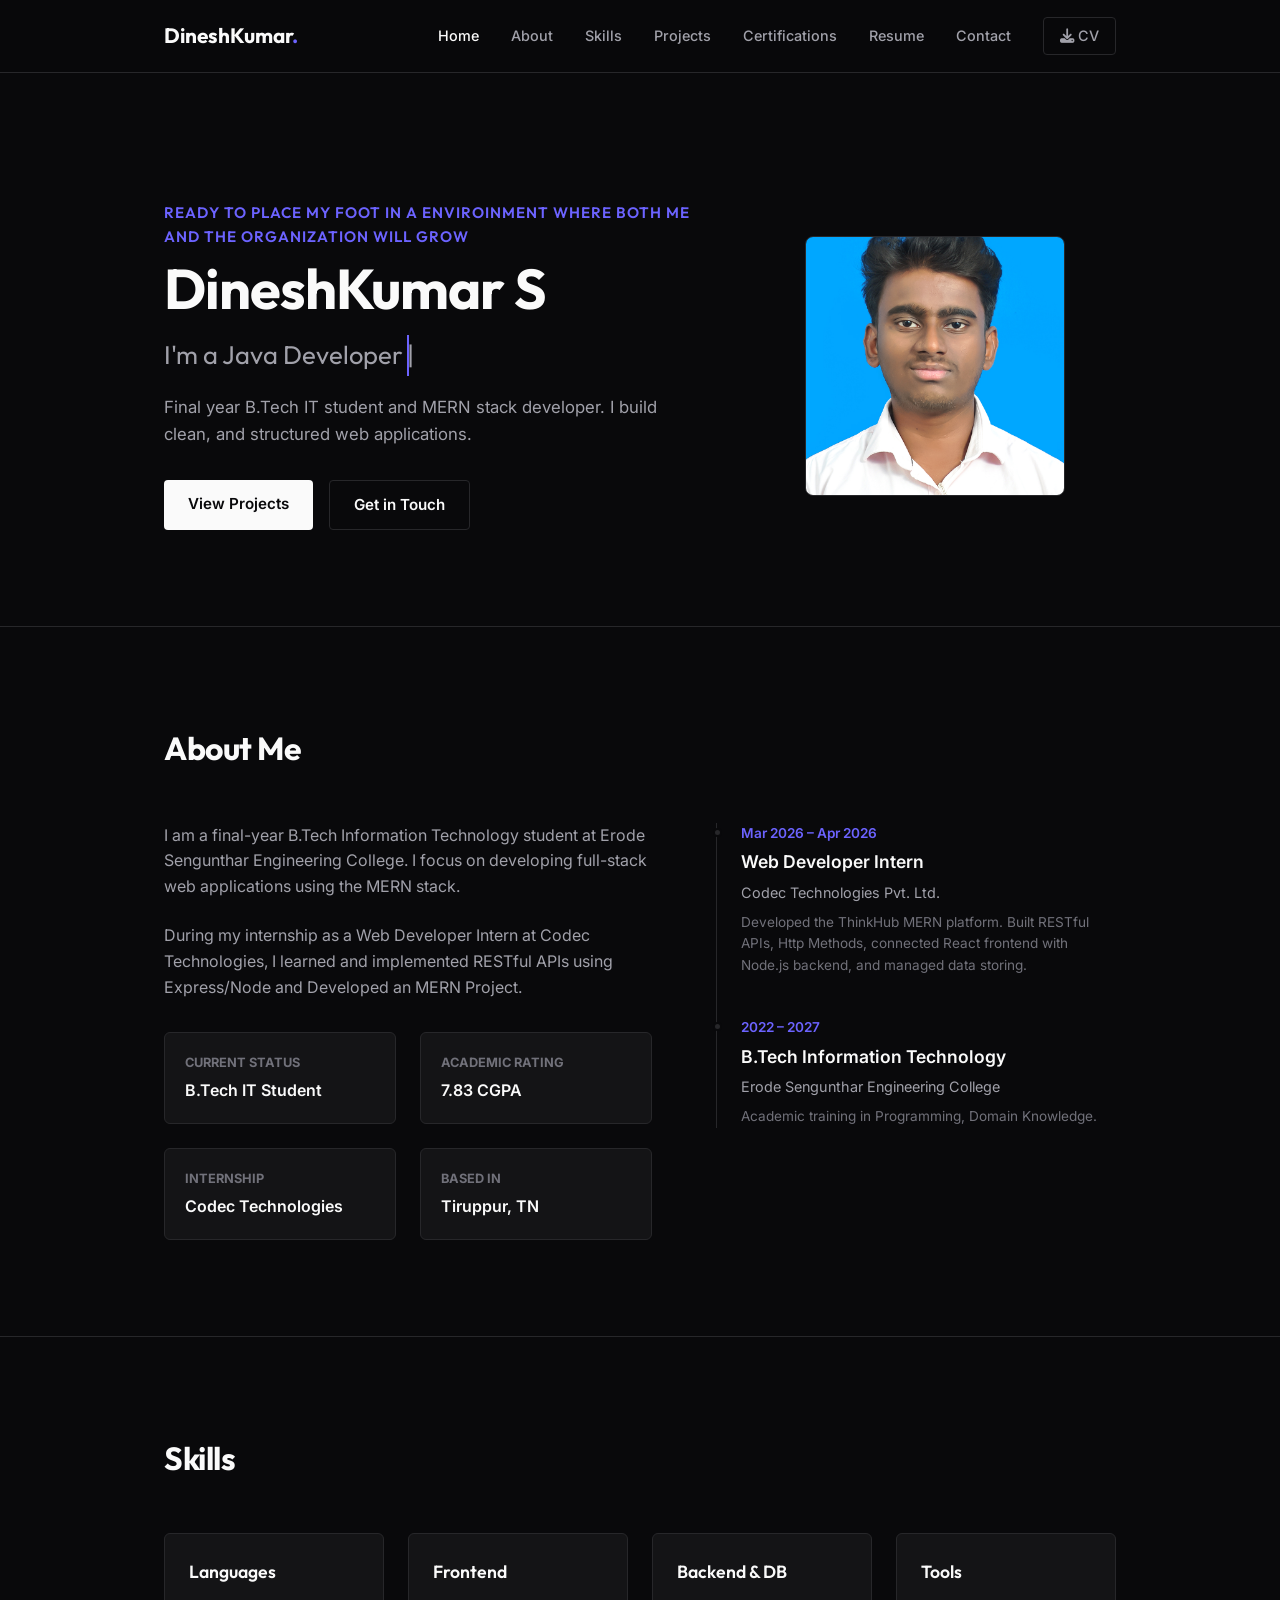
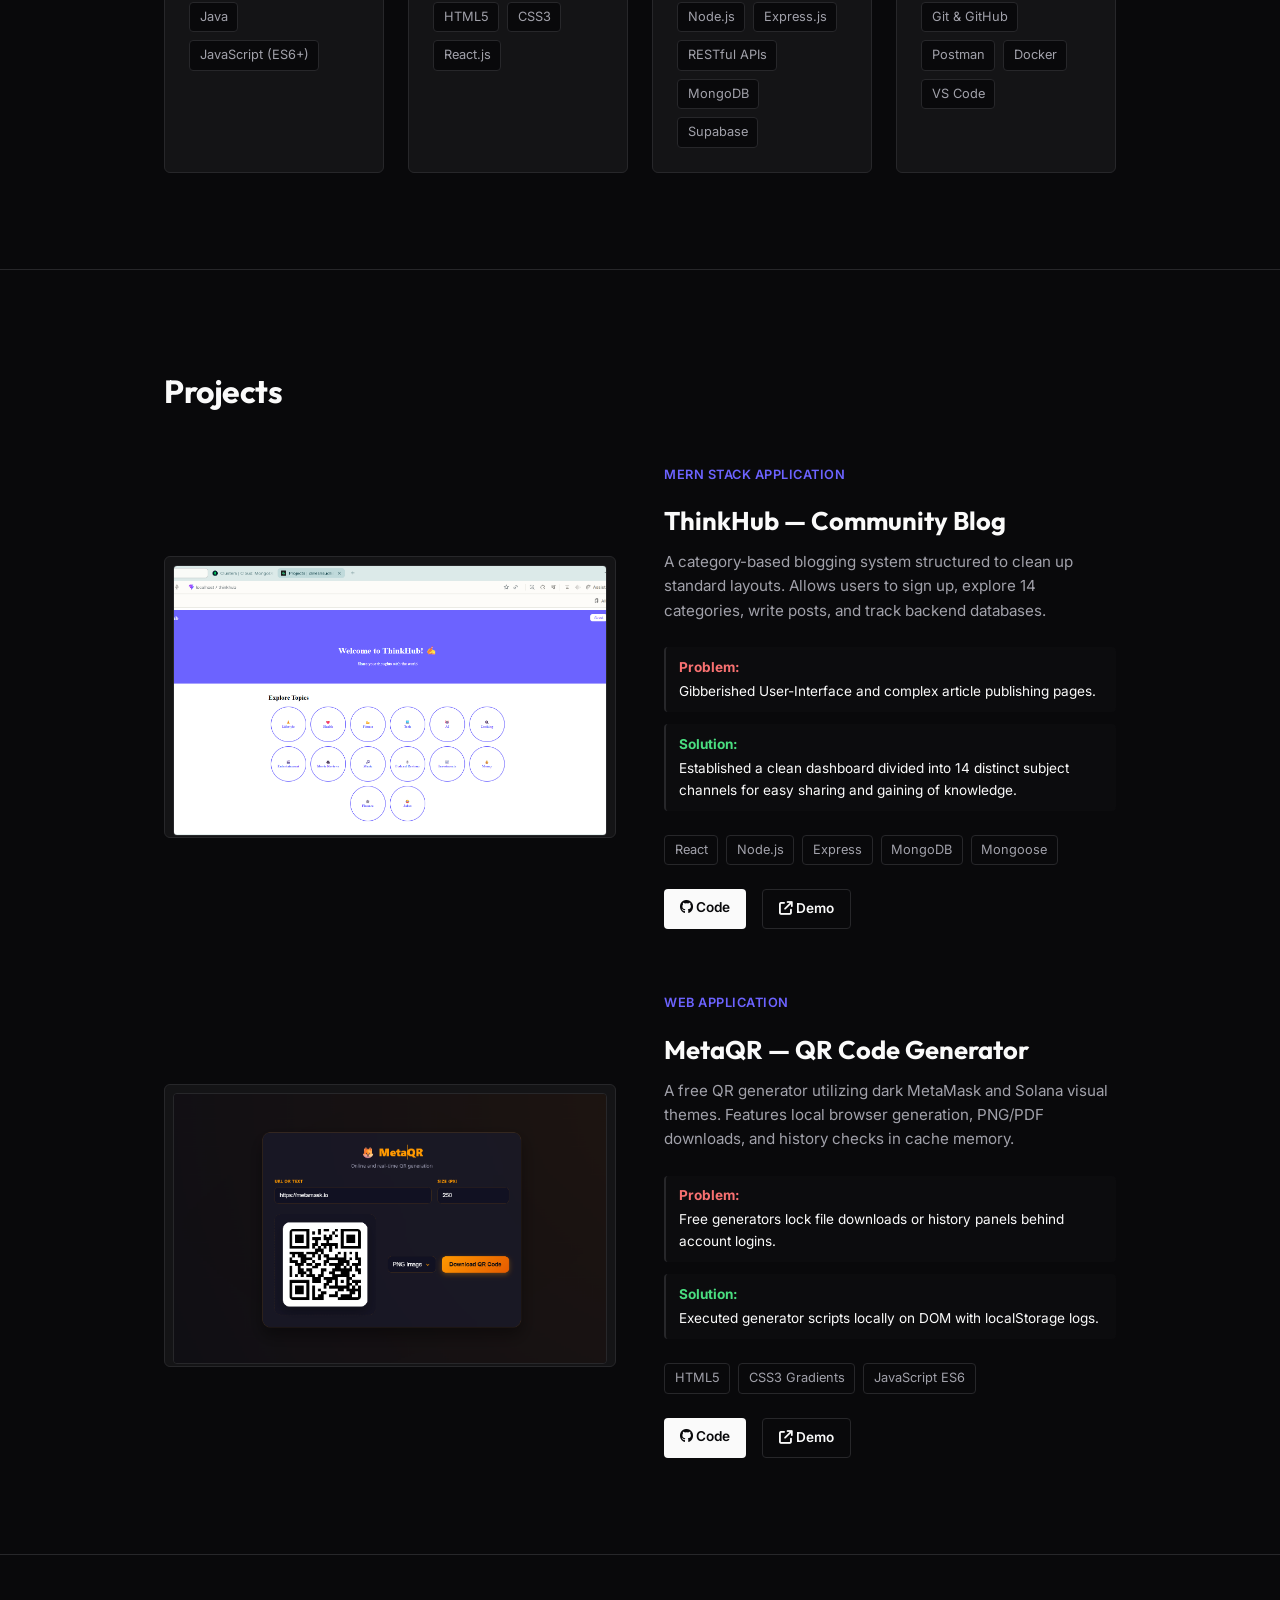
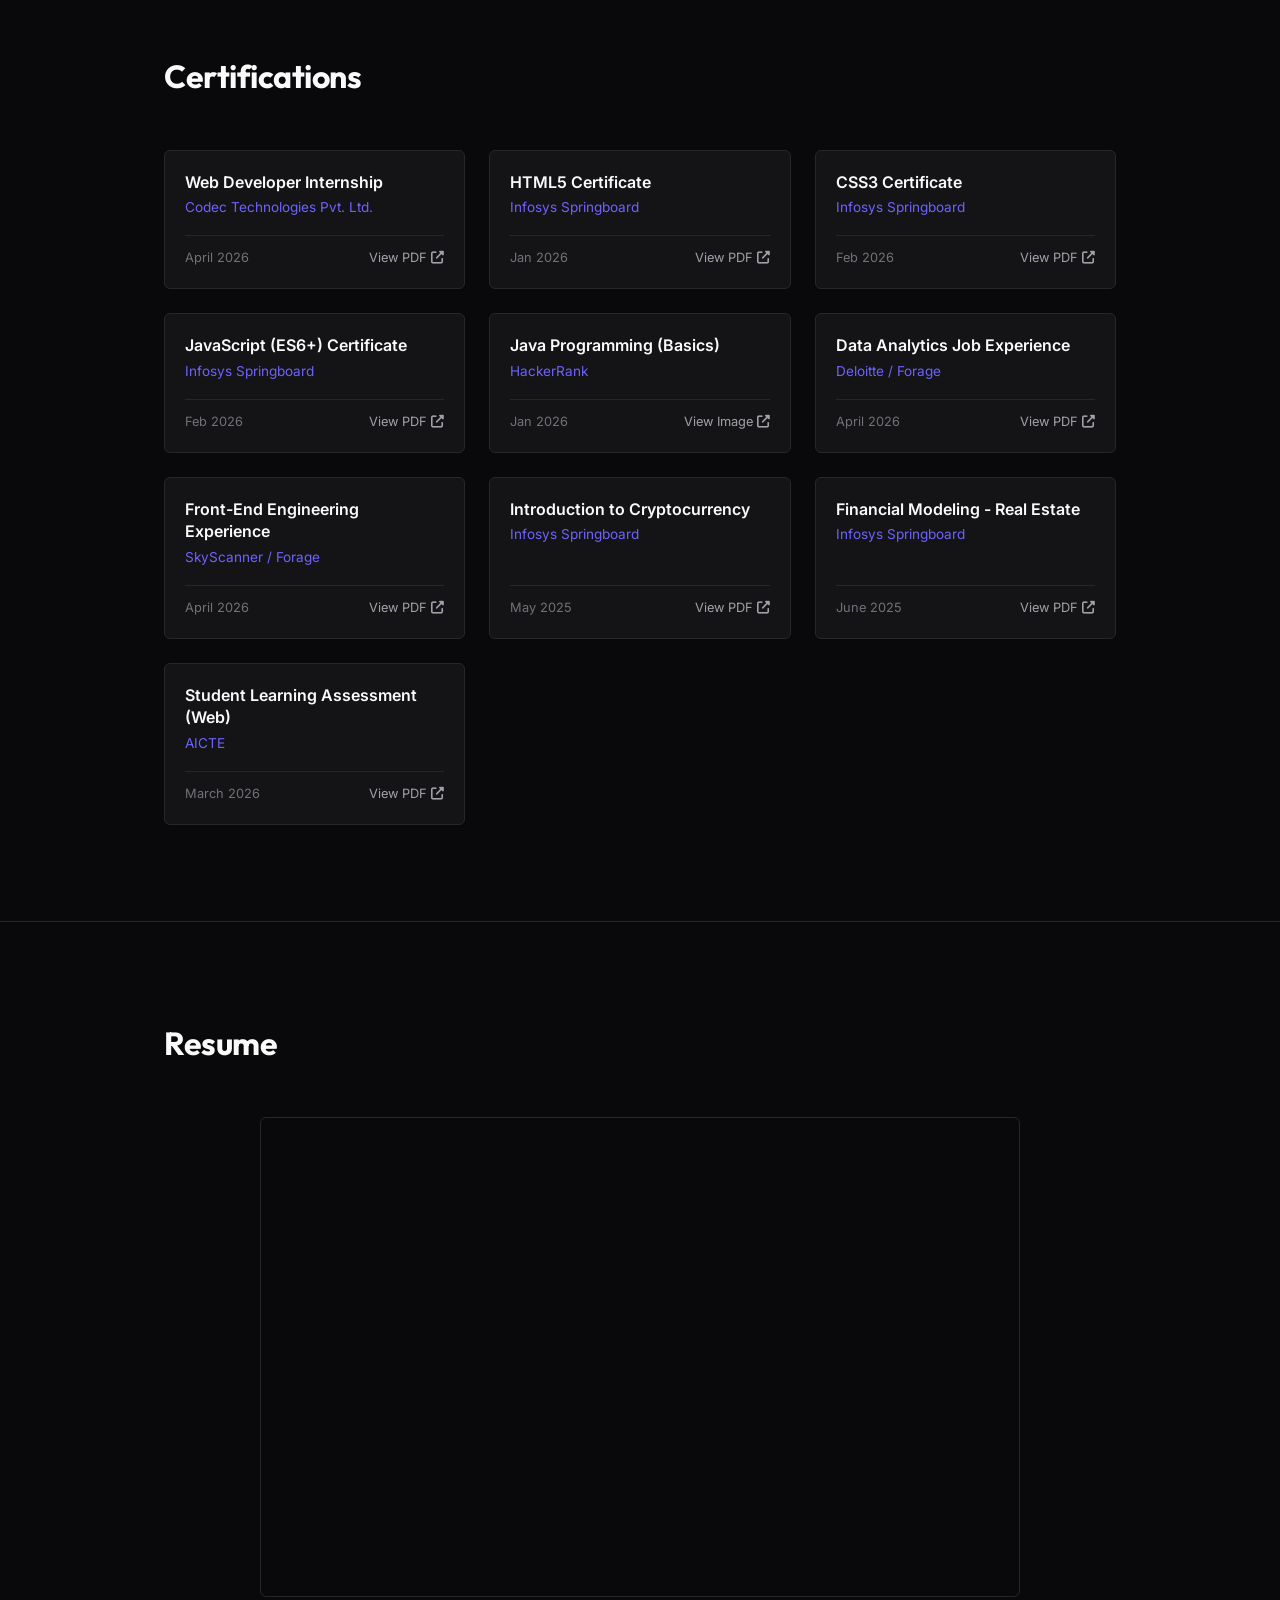
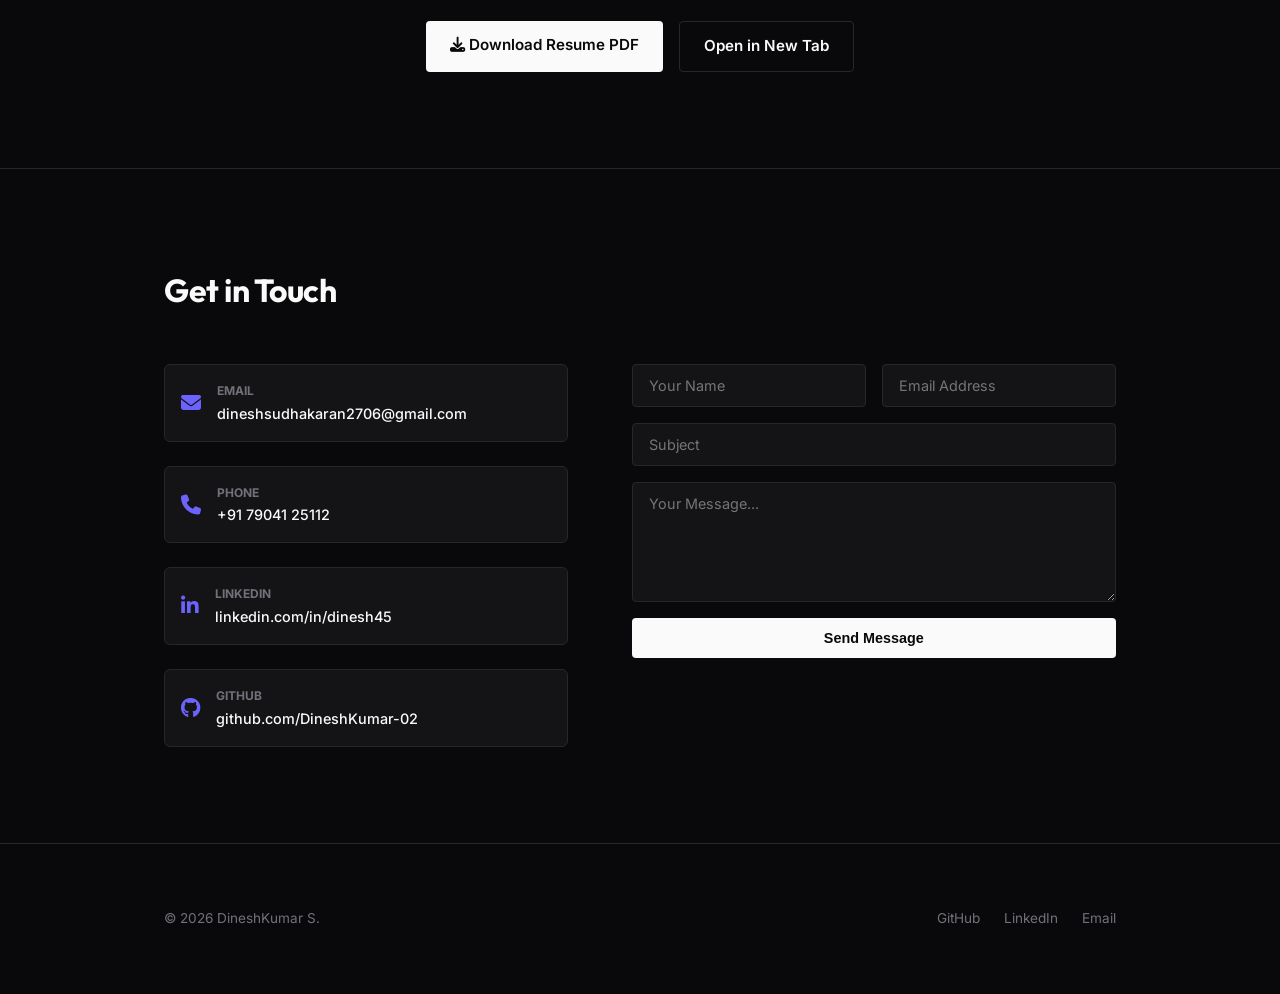
==== index.html @ 270ca168 "resume file updation in iframe" ====
<!DOCTYPE html>
<html lang="en">

<head>
  <meta charset="UTF-8">
  <meta name="viewport" content="width=device-width, initial-scale=1.0">

  <title>DineshKumar S | Full Stack Developer</title>
  <meta name="description"
    content="Portfolio of DineshKumar S, a Full Stack Web Developer (MERN) specializing in clean, scalable backend interfaces and responsive frontend apps.">
  <meta name="keywords"
    content="DineshKumar S, Full Stack Developer, MERN Stack, React, Node.js, Express, MongoDB, Java Developer">
  <meta name="author" content="DineshKumar S">

  <link rel="icon" type="image/png" href="./assets/images/Dinesh-Passport Size Photo.jpeg">
  <link rel="stylesheet" href="./style.css">
  <link rel="stylesheet" href="https://cdnjs.cloudflare.com/ajax/libs/font-awesome/6.4.0/css/all.min.css">
</head>

<body>

  <!-- Sticky Header Navigation -->
  <header>
    <div class="container nav-container">
      <a href="#home" class="logo">DineshKumar<span>.</span></a>

      <div class="hamburger" id="hamburger">
        <span></span>
        <span></span>
        <span></span>
      </div>

      <nav class="nav-links" id="nav-links">
        <a href="#home" class="nav-link active">Home</a>
        <a href="./pages/about.html" class="nav-link">About</a>
        <a href="#skills" class="nav-link">Skills</a>
        <a href="./pages/projects.html" class="nav-link">Projects</a>
        <a href="./pages/certifications.html" class="nav-link">Certifications</a>
        <a href="#resume" class="nav-link">Resume</a>
        <a href="./pages/contact.html" class="nav-link">Contact</a>
        <a href="./assets/resume/DineshKumar_Resume.pdf" class="nav-link btn-cv" download><i
            class="fa-solid fa-download"></i> CV</a>
      </nav>
    </div>
  </header>

  <!-- Hero Section -->
  <section id="home" class="hero" style="border: none;">
    <div class="container hero-grid">
      <div class="hero-info">
        <span class="hero-tag">Ready to place my foot in a enviroinment where both me and the organization will
          grow</span>
        <h1 class="hero-h1">DineshKumar S</h1>
        <div class="hero-typewriter">
          I'm a <span id="typing-text"></span><span class="cursor">|</span>
        </div>
        <p class="hero-p">
          Final year B.Tech IT student and MERN stack developer. I build clean, and structured web applications.
        </p>
        <div class="hero-actions">
          <a href="#projects" class="btn-primary">View Projects</a>
          <a href="#contact" class="btn-secondary">Get in Touch</a>
        </div>
      </div>

      <div class="hero-img-wrap">
        <img src="./assets/images/Dinesh-Passport Size Photo.jpeg" alt="DineshKumar S" class="hero-img">
      </div>
    </div>
  </section>

  <!-- About Section -->
  <section id="about">
    <div class="container">
      <h2 class="section-title">About Me</h2>

      <div class="about-grid">
        <div>
          <p class="about-p">
            I am a final-year B.Tech Information Technology student at Erode Sengunthar Engineering College. I focus on
            developing full-stack web applications using the MERN stack.
          </p>
          <p class="about-p">
            During my internship as a Web Developer Intern at Codec Technologies, I learned and implemented RESTful APIs
            using
            Express/Node and Developed an <bold>MERN</bold> Project.
          </p>

          <div class="about-facts">
            <div class="fact-card">
              <h4>Current Status</h4>
              <p>B.Tech IT Student</p>
            </div>
            <div class="fact-card">
              <h4>Academic Rating</h4>
              <p>7.83 CGPA</p>
            </div>
            <div class="fact-card">
              <h4>Internship</h4>
              <p>Codec Technologies</p>
            </div>
            <div class="fact-card">
              <h4>Based In</h4>
              <p>Tiruppur, TN</p>
            </div>
          </div>
        </div>

        <div>
          <div class="timeline">

            <div class="timeline-item">
              <div class="timeline-dot"></div>
              <div class="timeline-date">Mar 2026 – Apr 2026</div>
              <h3 class="timeline-title">Web Developer Intern</h3>
              <p class="timeline-subtitle">Codec Technologies Pvt. Ltd.</p>
              <p class="timeline-desc">
                Developed the ThinkHub MERN platform. Built RESTful APIs, Http Methods, connected React frontend
                with Node.js backend, and managed data storing.
              </p>
            </div>

            <div class="timeline-item">
              <div class="timeline-dot"></div>
              <div class="timeline-date">2022 – 2027</div>
              <h3 class="timeline-title">B.Tech Information Technology</h3>
              <p class="timeline-subtitle">Erode Sengunthar Engineering College</p>
              <p class="timeline-desc">
                Academic training in Programming, Domain Knowledge.
              </p>
            </div>

          </div>
        </div>
      </div>
    </div>
  </section>

  <!-- Skills Section -->
  <section id="skills">
    <div class="container">
      <h2 class="section-title">Skills</h2>

      <div class="skills-grid">

        <div class="skills-card">
          <h3>Languages</h3>
          <div class="skills-list">
            <span class="skill-tag">Java</span>
            <span class="skill-tag">JavaScript (ES6+)</span>
          </div>
        </div>

        <div class="skills-card">
          <h3>Frontend</h3>
          <div class="skills-list">
            <span class="skill-tag">HTML5</span>
            <span class="skill-tag">CSS3</span>
            <span class="skill-tag">React.js</span>
          </div>
        </div>

        <div class="skills-card">
          <h3>Backend & DB</h3>
          <div class="skills-list">
            <span class="skill-tag">Node.js</span>
            <span class="skill-tag">Express.js</span>
            <span class="skill-tag">RESTful APIs</span>
            <span class="skill-tag">MongoDB</span>
            <span class="skill-tag">Supabase</span>
          </div>
        </div>

        <div class="skills-card">
          <h3>Tools</h3>
          <div class="skills-list">
            <span class="skill-tag">Git & GitHub</span>
            <span class="skill-tag">Postman</span>
            <span class="skill-tag">Docker</span>
            <span class="skill-tag">VS Code</span>
          </div>
        </div>

      </div>
    </div>
  </section>

  <!-- Projects Section -->
  <section id="projects">
    <div class="container">
      <h2 class="section-title">Projects</h2>

      <div class="project-list">

        <!-- ThinkHub Project -->
        <div class="project-item">
          <div class="project-media">
            <div class="project-img-grid">
              <img src="./assets/project-images/thinkhub/Main page topics.png" alt="ThinkHub Topic categories"
                class="span-2">
              <img src="./assets/project-images/thinkhub/topic post.png" alt="ThinkHub Posts list">
              <img src="./assets/project-images/thinkhub/backend.png" alt="ThinkHub server file code">
            </div>
          </div>

          <div class="project-info">
            <div class="project-meta">MERN Stack Application</div>
            <h3>ThinkHub — Community Blog</h3>
            <p class="project-desc">
              A category-based blogging system structured to clean up standard layouts. Allows users to sign up, explore
              14 categories, write posts, and track backend databases.
            </p>

            <div class="project-ps">
              <div class="ps-box prob">
                <strong>Problem:</strong> Gibberished User-Interface and complex article publishing
                pages.
              </div>
              <div class="ps-box sol">
                <strong>Solution:</strong> Established a clean dashboard divided into 14 distinct subject channels for
                easy sharing and gaining of knowledge.
              </div>
            </div>

            <div class="project-tags">
              <span class="skill-tag">React</span>
              <span class="skill-tag">Node.js</span>
              <span class="skill-tag">Express</span>
              <span class="skill-tag">MongoDB</span>
              <span class="skill-tag">Mongoose</span>
            </div>

            <div class="project-links">
              <a href="https://github.com/DineshKumar-02/ThinkHub-Blog-App" class="btn-sm-primary" target="_blank"><i
                  class="fa-brands fa-github"></i> Code</a>
              <a href="https://thinkhub-a-community-blog-web-application.onrender.com" class="btn-sm-secondary"
                target="_blank"><i class="fa-solid fa-arrow-up-right-from-square"></i> Demo</a>
            </div>
          </div>
        </div>

        <!-- MetaQR Project -->
        <div class="project-item">
          <div class="project-media">
            <div class="project-img-grid">
              <img src="./assets/project-images/metaqr/Screenshot 2026-07-16 005541.png" alt="MetaQR dashboard"
                class="span-2">
            </div>
          </div>

          <div class="project-info">
            <div class="project-meta">Web Application</div>
            <h3>MetaQR — QR Code Generator</h3>
            <p class="project-desc">
              A free QR generator utilizing dark MetaMask and Solana visual themes. Features local browser generation,
              PNG/PDF downloads, and history checks in cache memory.
            </p>

            <div class="project-ps">
              <div class="ps-box prob">
                <strong>Problem:</strong> Free generators lock file downloads or history panels behind account logins.
              </div>
              <div class="ps-box sol">
                <strong>Solution:</strong> Executed generator scripts locally on DOM with localStorage logs.
              </div>
            </div>

            <div class="project-tags">
              <span class="skill-tag">HTML5</span>
              <span class="skill-tag">CSS3 Gradients</span>
              <span class="skill-tag">JavaScript ES6</span>
            </div>

            <div class="project-links">
              <a href="https://github.com/DineshKumar-02/MetaQR" class="btn-sm-primary" target="_blank"><i
                  class="fa-brands fa-github"></i> Code</a>
              <a href="https://qrcode-gen-bydk.netlify.app/" class="btn-sm-secondary" target="_blank"><i
                  class="fa-solid fa-arrow-up-right-from-square"></i> Demo</a>
            </div>
          </div>
        </div>

      </div>
    </div>
  </section>

  <!-- Certifications Section -->
  <section id="certifications">
    <div class="container">
      <h2 class="section-title">Certifications</h2>

      <div class="cert-grid">

        <div class="cert-item" data-cert="./assets/certificates/Internship Certificate.pdf">
          <div class="cert-top">
            <h3>Web Developer Internship</h3>
            <p>Codec Technologies Pvt. Ltd.</p>
          </div>
          <div class="cert-bottom">
            <span>April 2026</span>
            <span class="cert-view">View PDF <i class="fa-solid fa-up-right-from-square"></i></span>
          </div>
        </div>

        <div class="cert-item" data-cert="./assets/certificates/Html5.pdf">
          <div class="cert-top">
            <h3>HTML5 Certificate</h3>
            <p>Infosys Springboard</p>
          </div>
          <div class="cert-bottom">
            <span>Jan 2026</span>
            <span class="cert-view">View PDF <i class="fa-solid fa-up-right-from-square"></i></span>
          </div>
        </div>

        <div class="cert-item" data-cert="./assets/certificates/css3.pdf">
          <div class="cert-top">
            <h3>CSS3 Certificate</h3>
            <p>Infosys Springboard</p>
          </div>
          <div class="cert-bottom">
            <span>Feb 2026</span>
            <span class="cert-view">View PDF <i class="fa-solid fa-up-right-from-square"></i></span>
          </div>
        </div>

        <div class="cert-item" data-cert="./assets/certificates/javascript.pdf">
          <div class="cert-top">
            <h3>JavaScript (ES6+) Certificate</h3>
            <p>Infosys Springboard</p>
          </div>
          <div class="cert-bottom">
            <span>Feb 2026</span>
            <span class="cert-view">View PDF <i class="fa-solid fa-up-right-from-square"></i></span>
          </div>
        </div>

        <div class="cert-item" data-cert="./assets/certificates/java_basic certificate_page-0001.jpg">
          <div class="cert-top">
            <h3>Java Programming (Basics)</h3>
            <p>HackerRank</p>
          </div>
          <div class="cert-bottom">
            <span>Jan 2026</span>
            <span class="cert-view">View Image <i class="fa-solid fa-up-right-from-square"></i></span>
          </div>
        </div>

        <div class="cert-item" data-cert="./assets/certificates/Deloitte Data Analytics Completion_certificate.pdf">
          <div class="cert-top">
            <h3>Data Analytics Job Experience</h3>
            <p>Deloitte / Forage</p>
          </div>
          <div class="cert-bottom">
            <span>April 2026</span>
            <span class="cert-view">View PDF <i class="fa-solid fa-up-right-from-square"></i></span>
          </div>
        </div>

        <div class="cert-item"
          data-cert="./assets/certificates/SkyScanner - Front-emnd _completion_certificate (1).pdf">
          <div class="cert-top">
            <h3>Front-End Engineering Experience</h3>
            <p>SkyScanner / Forage</p>
          </div>
          <div class="cert-bottom">
            <span>April 2026</span>
            <span class="cert-view">View PDF <i class="fa-solid fa-up-right-from-square"></i></span>
          </div>
        </div>

        <div class="cert-item" data-cert="./assets/certificates/Introduction to CryptoCurrency.pdf">
          <div class="cert-top">
            <h3>Introduction to Cryptocurrency</h3>
            <p>Infosys Springboard</p>
          </div>
          <div class="cert-bottom">
            <span>May 2025</span>
            <span class="cert-view">View PDF <i class="fa-solid fa-up-right-from-square"></i></span>
          </div>
        </div>

        <div class="cert-item" data-cert="./assets/certificates/real estate course completion certificate.pdf">
          <div class="cert-top">
            <h3>Financial Modeling - Real Estate</h3>
            <p>Infosys Springboard</p>
          </div>
          <div class="cert-bottom">
            <span>June 2025</span>
            <span class="cert-view">View PDF <i class="fa-solid fa-up-right-from-square"></i></span>
          </div>
        </div>

        <div class="cert-item" data-cert="./assets/certificates/Web-Developement(parakh).pdf">
          <div class="cert-top">
            <h3>Student Learning Assessment (Web)</h3>
            <p>AICTE</p>
          </div>
          <div class="cert-bottom">
            <span>March 2026</span>
            <span class="cert-view">View PDF <i class="fa-solid fa-up-right-from-square"></i></span>
          </div>
        </div>

      </div>
    </div>
  </section>

  <!-- Resume Section -->
  <section id="resume">
    <div class="container">
      <h2 class="section-title">Resume</h2>

      <div class="resume-box">
        <div class="resume-frame-wrap">
          <iframe src="./assets/resume/DineshKumar_Resume.pdf#toolbar=0" class="resume-frame"
            title="DineshKumar S Resume Document"></iframe>
        </div>
        <div class="project-links">
          <a href="./assets/resume/DineshKumar_Resume.pdf" class="btn-primary" download><i
              class="fa-solid fa-download"></i> Download Resume PDF</a>
          <a href="./assets/resume/DineshKumar_Resume.pdf" target="_blank" class="btn-secondary">Open in New Tab</a>
        </div>
      </div>
    </div>
  </section>

  <!-- Contact Section -->
  <section id="contact">
    <div class="container">
      <h2 class="section-title">Get in Touch</h2>

      <div class="contact-grid">
        <div class="contact-channels">

          <a href="mailto:dineshsudhakaran2706@gmail.com" class="contact-card-link">
            <i class="fa-solid fa-envelope"></i>
            <div>
              <h4>Email</h4>
              <p>dineshsudhakaran2706@gmail.com</p>
            </div>
          </a>

          <a href="tel:+917904125112" class="contact-card-link">
            <i class="fa-solid fa-phone"></i>
            <div>
              <h4>Phone</h4>
              <p>+91 79041 25112</p>
            </div>
          </a>

          <a href="https://linkedin.com/in/dinesh45" target="_blank" class="contact-card-link">
            <i class="fa-brands fa-linkedin-in"></i>
            <div>
              <h4>LinkedIn</h4>
              <p>linkedin.com/in/dinesh45</p>
            </div>
          </a>

          <a href="https://github.com/DineshKumar-02" target="_blank" class="contact-card-link">
            <i class="fa-brands fa-github"></i>
            <div>
              <h4>GitHub</h4>
              <p>github.com/DineshKumar-02</p>
            </div>
          </a>

        </div>

        <form class="contact-form" id="contact-form" action="https://formspree.io/f/placeholder" method="POST">
          <div class="form-row">
            <input type="text" name="name" class="form-input" placeholder="Your Name" required>
            <input type="email" name="email" class="form-input" placeholder="Email Address" required>
          </div>
          <input type="text" name="subject" class="form-input" placeholder="Subject" required>
          <textarea name="message" class="form-textarea" placeholder="Your Message..." required></textarea>
          <button type="submit" class="btn-submit">Send Message</button>
        </form>
      </div>
    </div>
  </section>

  <!-- Footer -->
  <footer>
    <div class="container footer-wrap">
      <div class="footer-copy">
        &copy; 2026 DineshKumar S.
      </div>
      <div class="footer-socials">
        <a href="https://github.com/DineshKumar-02" target="_blank">GitHub</a>
        <a href="https://linkedin.com/in/dinesh45" target="_blank">LinkedIn</a>
        <a href="mailto:dineshsudhakaran2706@gmail.com">Email</a>
      </div>
    </div>
  </footer>

  <!-- Lightbox Modal preview window -->
  <div class="modal" id="cert-modal">
    <div class="modal-content">
      <div class="modal-close" id="modal-close"><i class="fa-solid fa-xmark"></i></div>
      <iframe src="" class="modal-iframe" id="modal-iframe"></iframe>
    </div>
  </div>

  <script src="./script.js"></script>
</body>

</html>
---- style.css ----
@import url('https://fonts.googleapis.com/css2?family=Inter:wght@300;400;500;600;700&family=Outfit:wght@400;500;600;700;800&display=swap');

:root {
  --bg: #09090b;
  --surface: #141416;
  --surface-hover: #1b1b1e;
  --border: #27272a;
  --border-hover: #3f3f46;
  
  --accent: #6c63ff;
  --accent-glow: rgba(108, 99, 255, 0.15);
  
  --text: #fafafa;
  --text-muted: #a1a1aa;
  --text-dim: #71717a;
  
  --font-display: 'Outfit', sans-serif;
  --font-body: 'Inter', sans-serif;
}

* {
  box-sizing: border-box;
  margin: 0;
  padding: 0;
}

html {
  scroll-behavior: smooth;
}

body {
  background-color: var(--bg);
  color: var(--text);
  font-family: var(--font-body);
  line-height: 1.6;
  overflow-x: hidden;
}

::-webkit-scrollbar {
  width: 6px;
}
::-webkit-scrollbar-track {
  background: var(--bg);
}
::-webkit-scrollbar-thumb {
  background: var(--border);
  border-radius: 3px;
}
::-webkit-scrollbar-thumb:hover {
  background: var(--border-hover);
}

.container {
  max-width: 1000px;
  margin: 0 auto;
  padding: 0 1.5rem;
}

/* Header & Nav */
header {
  position: sticky;
  top: 0;
  z-index: 100;
  background: rgba(9, 9, 11, 0.8);
  backdrop-filter: blur(8px);
  border-bottom: 1px solid var(--border);
}

.nav-container {
  display: flex;
  justify-content: space-between;
  align-items: center;
  height: 4.5rem;
}

.logo {
  font-family: var(--font-display);
  font-weight: 700;
  font-size: 1.3rem;
  color: var(--text);
  text-decoration: none;
}

.logo span {
  color: var(--accent);
}

.nav-links {
  display: flex;
  gap: 2rem;
  align-items: center;
}

.nav-link {
  color: var(--text-muted);
  text-decoration: none;
  font-size: 0.9rem;
  font-weight: 500;
  transition: color 0.2s ease;
}

.nav-link:hover, .nav-link.active {
  color: var(--text);
}

.btn-cv {
  border: 1px solid var(--border);
  padding: 0.4rem 1rem;
  border-radius: 4px;
  background: transparent;
  transition: all 0.2s ease;
}

.btn-cv:hover {
  background: var(--surface);
  border-color: var(--border-hover);
}

.hamburger {
  display: none;
  flex-direction: column;
  gap: 5px;
  cursor: pointer;
}

.hamburger span {
  display: block;
  width: 22px;
  height: 2px;
  background-color: var(--text);
  transition: transform 0.2s ease;
}

/* Hero Section */
.hero {
  padding: 8rem 0 6rem;
}

.hero-grid {
  display: grid;
  grid-template-columns: 1.2fr 0.8fr;
  gap: 3rem;
  align-items: center;
}

.hero-tag {
  color: var(--accent);
  font-family: var(--font-display);
  font-weight: 600;
  font-size: 0.95rem;
  text-transform: uppercase;
  letter-spacing: 1px;
  margin-bottom: 0.5rem;
  display: inline-block;
}

.hero-h1 {
  font-family: var(--font-display);
  font-size: 3.5rem;
  font-weight: 700;
  line-height: 1.1;
  letter-spacing: -1px;
  margin-bottom: 1rem;
}

.hero-typewriter {
  font-family: var(--font-display);
  font-size: 1.6rem;
  color: var(--text-muted);
  height: 2.2rem;
  margin-bottom: 1.5rem;
}

.cursor {
  display: inline-block;
  width: 2px;
  background-color: var(--accent);
  margin-left: 4px;
  animation: blink 0.8s infinite alternate;
}

@keyframes blink {
  0% { opacity: 0; }
  100% { opacity: 1; }
}

.hero-p {
  color: var(--text-muted);
  font-size: 1.05rem;
  margin-bottom: 2rem;
  max-width: 520px;
}

.hero-actions {
  display: flex;
  gap: 1rem;
}

.btn-primary {
  background: var(--text);
  color: var(--bg);
  text-decoration: none;
  font-weight: 600;
  padding: 0.75rem 1.5rem;
  border-radius: 4px;
  font-size: 0.95rem;
  transition: opacity 0.2s ease;
}

.btn-primary:hover {
  opacity: 0.9;
}

.btn-secondary {
  border: 1px solid var(--border);
  color: var(--text);
  text-decoration: none;
  font-weight: 600;
  padding: 0.75rem 1.5rem;
  border-radius: 4px;
  font-size: 0.95rem;
  transition: all 0.2s ease;
}

.btn-secondary:hover {
  background: var(--surface);
  border-color: var(--border-hover);
}

.hero-img-wrap {
  display: flex;
  justify-content: center;
}

.hero-img {
  width: 260px;
  height: 260px;
  border-radius: 8px;
  object-fit: cover;
  border: 1px solid var(--border);
  background: var(--surface);
}

/* Sections General */
section {
  padding: 6rem 0;
  border-top: 1px solid var(--border);
}

.section-title {
  font-family: var(--font-display);
  font-size: 2rem;
  font-weight: 700;
  margin-bottom: 3rem;
  letter-spacing: -0.5px;
}

/* About Section */
.about-grid {
  display: grid;
  grid-template-columns: 1.1fr 0.9fr;
  gap: 4rem;
}

.about-p {
  color: var(--text-muted);
  margin-bottom: 1.5rem;
}

.about-facts {
  display: grid;
  grid-template-columns: repeat(2, 1fr);
  gap: 1.5rem;
  margin-top: 2rem;
}

.fact-card {
  padding: 1.25rem;
  background: var(--surface);
  border: 1px solid var(--border);
  border-radius: 6px;
}

.fact-card h4 {
  font-size: 0.8rem;
  color: var(--text-dim);
  text-transform: uppercase;
  margin-bottom: 0.25rem;
}

.fact-card p {
  font-weight: 600;
  font-size: 1rem;
}

.timeline {
  position: relative;
  padding-left: 1.5rem;
  border-left: 1px solid var(--border);
}

.timeline-item {
  position: relative;
  margin-bottom: 2.5rem;
}

.timeline-dot {
  position: absolute;
  left: -1.8rem;
  top: 0.35rem;
  width: 9px;
  height: 9px;
  border-radius: 50%;
  background: var(--border);
  border: 2px solid var(--bg);
}

.timeline-item:hover .timeline-dot {
  background: var(--accent);
}

.timeline-date {
  font-size: 0.85rem;
  color: var(--accent);
  font-weight: 600;
  margin-bottom: 0.25rem;
}

.timeline-title {
  font-weight: 600;
  font-size: 1.1rem;
  margin-bottom: 0.25rem;
}

.timeline-subtitle {
  font-size: 0.9rem;
  color: var(--text-muted);
  margin-bottom: 0.5rem;
}

.timeline-desc {
  font-size: 0.85rem;
  color: var(--text-dim);
}

/* Skills Section */
.skills-grid {
  display: grid;
  grid-template-columns: repeat(auto-fit, minmax(220px, 1fr));
  gap: 1.5rem;
}

.skills-card {
  padding: 1.5rem;
  background: var(--surface);
  border: 1px solid var(--border);
  border-radius: 6px;
}

.skills-card h3 {
  font-size: 1.1rem;
  margin-bottom: 1rem;
  font-family: var(--font-display);
  font-weight: 600;
}

.skills-list {
  display: flex;
  flex-wrap: wrap;
  gap: 0.5rem;
}

.skill-tag {
  background: var(--bg);
  border: 1px solid var(--border);
  color: var(--text-muted);
  padding: 0.25rem 0.6rem;
  border-radius: 4px;
  font-size: 0.8rem;
  transition: all 0.2s ease;
}

.skill-tag:hover {
  color: var(--text);
  border-color: var(--border-hover);
}

/* Projects Section */
.project-list {
  display: flex;
  flex-direction: column;
  gap: 4rem;
}

.project-item {
  display: grid;
  grid-template-columns: 1fr 1fr;
  gap: 3rem;
  align-items: center;
}

.project-media {
  border: 1px solid var(--border);
  border-radius: 6px;
  overflow: hidden;
  background: var(--surface);
  aspect-ratio: 16/10;
}

.project-img-grid {
  display: grid;
  grid-template-columns: 1fr 1fr;
  gap: 8px;
  padding: 8px;
}

.project-img-grid img {
  width: 100%;
  height: 100%;
  object-fit: cover;
  border-radius: 4px;
  border: 1px solid var(--border);
  aspect-ratio: 16/10;
}

.project-img-grid .span-2 {
  grid-column: span 2;
}

.project-info h3 {
  font-family: var(--font-display);
  font-size: 1.6rem;
  margin-bottom: 0.5rem;
}

.project-meta {
  font-size: 0.8rem;
  color: var(--accent);
  text-transform: uppercase;
  letter-spacing: 0.5px;
  font-weight: 600;
  margin-bottom: 1rem;
}

.project-desc {
  color: var(--text-muted);
  font-size: 0.95rem;
  margin-bottom: 1.5rem;
}

.project-ps {
  display: flex;
  flex-direction: column;
  gap: 0.75rem;
  margin-bottom: 1.5rem;
  font-size: 0.85rem;
}

.ps-box {
  padding: 0.6rem 0.8rem;
  border-radius: 4px;
  border-left: 2px solid var(--border);
  background: rgba(255,255,255,0.01);
}

.ps-box strong {
  display: block;
  margin-bottom: 0.15rem;
}

.ps-box.prob strong { color: #f87171; }
.ps-box.sol strong { color: #4ade80; }

.project-tags {
  display: flex;
  flex-wrap: wrap;
  gap: 0.5rem;
  margin-bottom: 1.5rem;
}

.project-links {
  display: flex;
  gap: 1rem;
}

.btn-sm-primary {
  background: var(--text);
  color: var(--bg);
  text-decoration: none;
  font-weight: 600;
  padding: 0.5rem 1rem;
  border-radius: 4px;
  font-size: 0.85rem;
}

.btn-sm-secondary {
  border: 1px solid var(--border);
  color: var(--text);
  text-decoration: none;
  font-weight: 600;
  padding: 0.5rem 1rem;
  border-radius: 4px;
  font-size: 0.85rem;
  transition: all 0.2s ease;
}

.btn-sm-secondary:hover {
  background: var(--surface);
  border-color: var(--border-hover);
}

/* Certifications Section */
.cert-grid {
  display: grid;
  grid-template-columns: repeat(auto-fill, minmax(280px, 1fr));
  gap: 1.5rem;
}

.cert-item {
  padding: 1.25rem;
  background: var(--surface);
  border: 1px solid var(--border);
  border-radius: 6px;
  cursor: pointer;
  display: flex;
  flex-direction: column;
  justify-content: space-between;
  transition: all 0.2s ease;
}

.cert-item:hover {
  border-color: var(--border-hover);
  background: var(--surface-hover);
}

.cert-top h3 {
  font-size: 1rem;
  font-weight: 600;
  margin-bottom: 0.25rem;
  line-height: 1.4;
}

.cert-top p {
  font-size: 0.85rem;
  color: var(--accent);
  margin-bottom: 1rem;
}

.cert-bottom {
  display: flex;
  justify-content: space-between;
  font-size: 0.8rem;
  color: var(--text-dim);
  border-top: 1px solid var(--border);
  padding-top: 0.75rem;
}

.cert-view {
  color: var(--text-muted);
}

/* Resume Section */
.resume-box {
  display: flex;
  flex-direction: column;
  align-items: center;
  gap: 1.5rem;
}

.resume-frame-wrap {
  width: 100%;
  max-width: 760px;
  height: 480px;
  border: 1px solid var(--border);
  border-radius: 6px;
  overflow: hidden;
}

.resume-frame {
  width: 100%;
  height: 100%;
  border: none;
}

/* Contact Section */
.contact-grid {
  display: grid;
  grid-template-columns: 1fr 1.2fr;
  gap: 4rem;
}

.contact-channels {
  display: flex;
  flex-direction: column;
  gap: 1.5rem;
}

.contact-card-link {
  display: flex;
  align-items: center;
  gap: 1rem;
  padding: 1rem;
  border: 1px solid var(--border);
  border-radius: 6px;
  color: var(--text);
  text-decoration: none;
  background: var(--surface);
  transition: all 0.2s ease;
}

.contact-card-link:hover {
  background: var(--surface-hover);
  border-color: var(--border-hover);
}

.contact-card-link i {
  font-size: 1.25rem;
  color: var(--accent);
}

.contact-card-link h4 {
  font-size: 0.75rem;
  color: var(--text-dim);
  text-transform: uppercase;
  margin-bottom: 0.1rem;
}

.contact-card-link p {
  font-size: 0.9rem;
  font-weight: 500;
}

.contact-form {
  display: flex;
  flex-direction: column;
  gap: 1rem;
}

.form-row {
  display: grid;
  grid-template-columns: 1fr 1fr;
  gap: 1rem;
}

.form-input, .form-textarea {
  width: 100%;
  background: var(--surface);
  border: 1px solid var(--border);
  color: var(--text);
  padding: 0.75rem 1rem;
  border-radius: 4px;
  font-family: var(--font-body);
  font-size: 0.9rem;
  transition: border-color 0.2s ease;
}

.form-input:focus, .form-textarea:focus {
  outline: none;
  border-color: var(--border-hover);
}

.form-textarea {
  resize: vertical;
  min-height: 120px;
}

.btn-submit {
  background: var(--text);
  color: var(--bg);
  border: none;
  font-weight: 600;
  padding: 0.75rem;
  border-radius: 4px;
  cursor: pointer;
  font-size: 0.9rem;
  transition: opacity 0.2s ease;
}

.btn-submit:hover {
  opacity: 0.9;
}

/* Footer */
footer {
  padding: 4rem 0;
  border-top: 1px solid var(--border);
  color: var(--text-dim);
  font-size: 0.85rem;
}

.footer-wrap {
  display: flex;
  justify-content: space-between;
  align-items: center;
}

.footer-socials {
  display: flex;
  gap: 1.5rem;
}

.footer-socials a {
  color: var(--text-dim);
  text-decoration: none;
  transition: color 0.2s ease;
}

.footer-socials a:hover {
  color: var(--text);
}

/* Lightbox Modal */
.modal {
  position: fixed;
  top: 0;
  left: 0;
  width: 100vw;
  height: 100vh;
  background: rgba(0, 0, 0, 0.85);
  backdrop-filter: blur(4px);
  z-index: 1000;
  display: none;
  align-items: center;
  justify-content: center;
}

.modal.active {
  display: flex;
}

.modal-content {
  position: relative;
  width: 90%;
  max-width: 800px;
  height: 80vh;
  background: var(--bg);
  border: 1px solid var(--border);
  border-radius: 6px;
  overflow: hidden;
}

.modal-iframe {
  width: 100%;
  height: 100%;
  border: none;
}

.modal-close {
  position: absolute;
  top: 1rem;
  right: 1rem;
  background: var(--surface);
  border: 1px solid var(--border);
  color: var(--text);
  width: 2rem;
  height: 2rem;
  border-radius: 50%;
  display: flex;
  align-items: center;
  justify-content: center;
  cursor: pointer;
  transition: all 0.2s ease;
}

.modal-close:hover {
  background: var(--surface-hover);
}

/* Media Queries */
@media (max-width: 768px) {
  .hero-grid {
    grid-template-columns: 1fr;
    text-align: center;
  }
  .hero-info {
    order: 2;
  }
  .hero-img-wrap {
    order: 1;
  }
  .hero-h1 {
    font-size: 2.75rem;
  }
  .hero-p {
    margin-left: auto;
    margin-right: auto;
  }
  .hero-actions {
    justify-content: center;
  }
  .about-grid {
    grid-template-columns: 1fr;
  }
  .project-item {
    grid-template-columns: 1fr;
    gap: 1.5rem;
  }
  .contact-grid {
    grid-template-columns: 1fr;
    gap: 3rem;
  }
  .form-row {
    grid-template-columns: 1fr;
  }
  .footer-wrap {
    flex-direction: column;
    gap: 1.5rem;
    text-align: center;
  }
  .nav-links {
    display: none;
    position: fixed;
    top: 4.5rem;
    left: 0;
    width: 100%;
    background: var(--bg);
    flex-direction: column;
    padding: 2rem 0;
    border-bottom: 1px solid var(--border);
    gap: 1.5rem;
  }
  .nav-links.active {
    display: flex;
  }
  .hamburger {
    display: flex;
  }
}

/* Contact Form AJAX Response Status Messages */
.form-status {
  padding: 0.75rem 1.25rem;
  border-radius: 6px;
  font-size: 0.95rem;
  font-weight: 500;
  text-align: center;
  transition: opacity 0.3s ease, transform 0.3s ease;
  margin-top: 1.5rem;
  display: none;
  opacity: 0;
  transform: translateY(10px);
}

.form-status.active {
  display: block;
  opacity: 1;
  transform: translateY(0);
}

.form-status.success {
  background: rgba(16, 185, 129, 0.1);
  border: 1px solid rgba(16, 185, 129, 0.35);
  color: #10b981;
}

.form-status.error {
  background: rgba(239, 68, 68, 0.1);
  border: 1px solid rgba(239, 68, 68, 0.35);
  color: #ef4444;
}
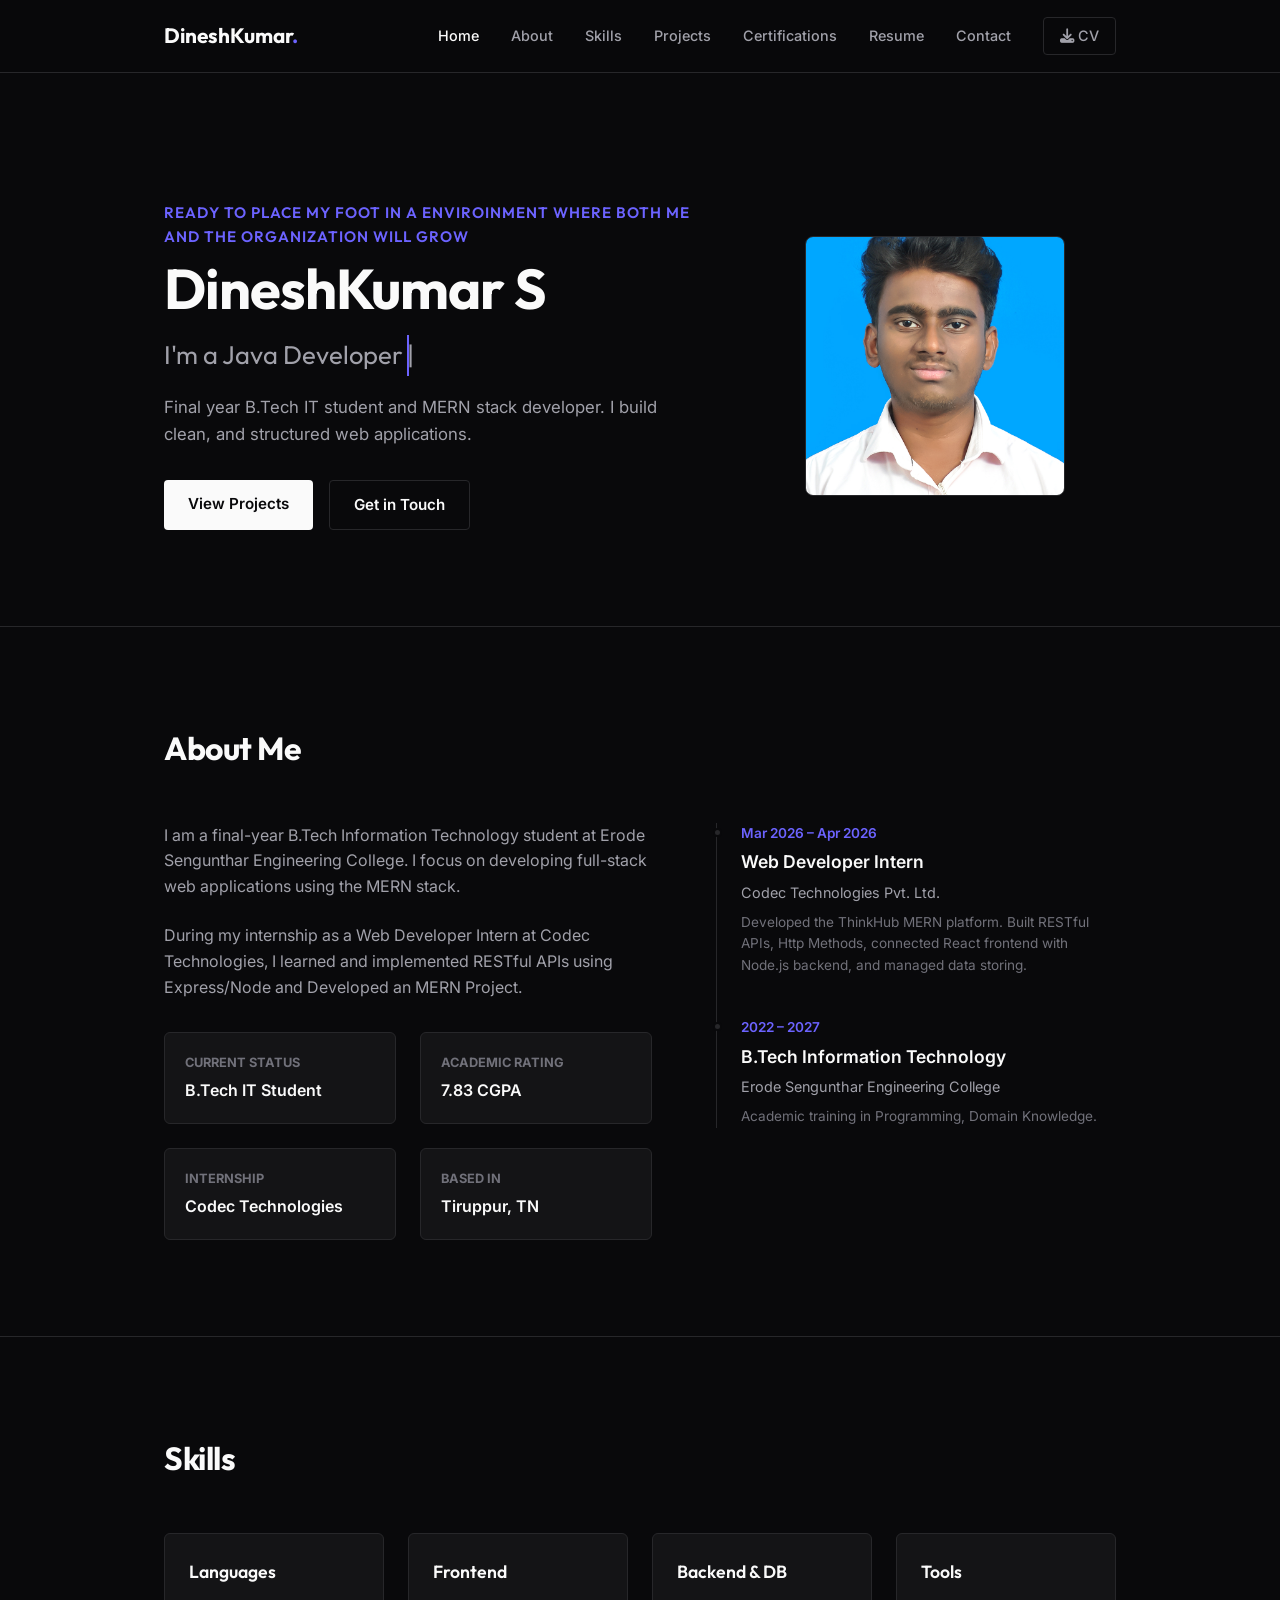
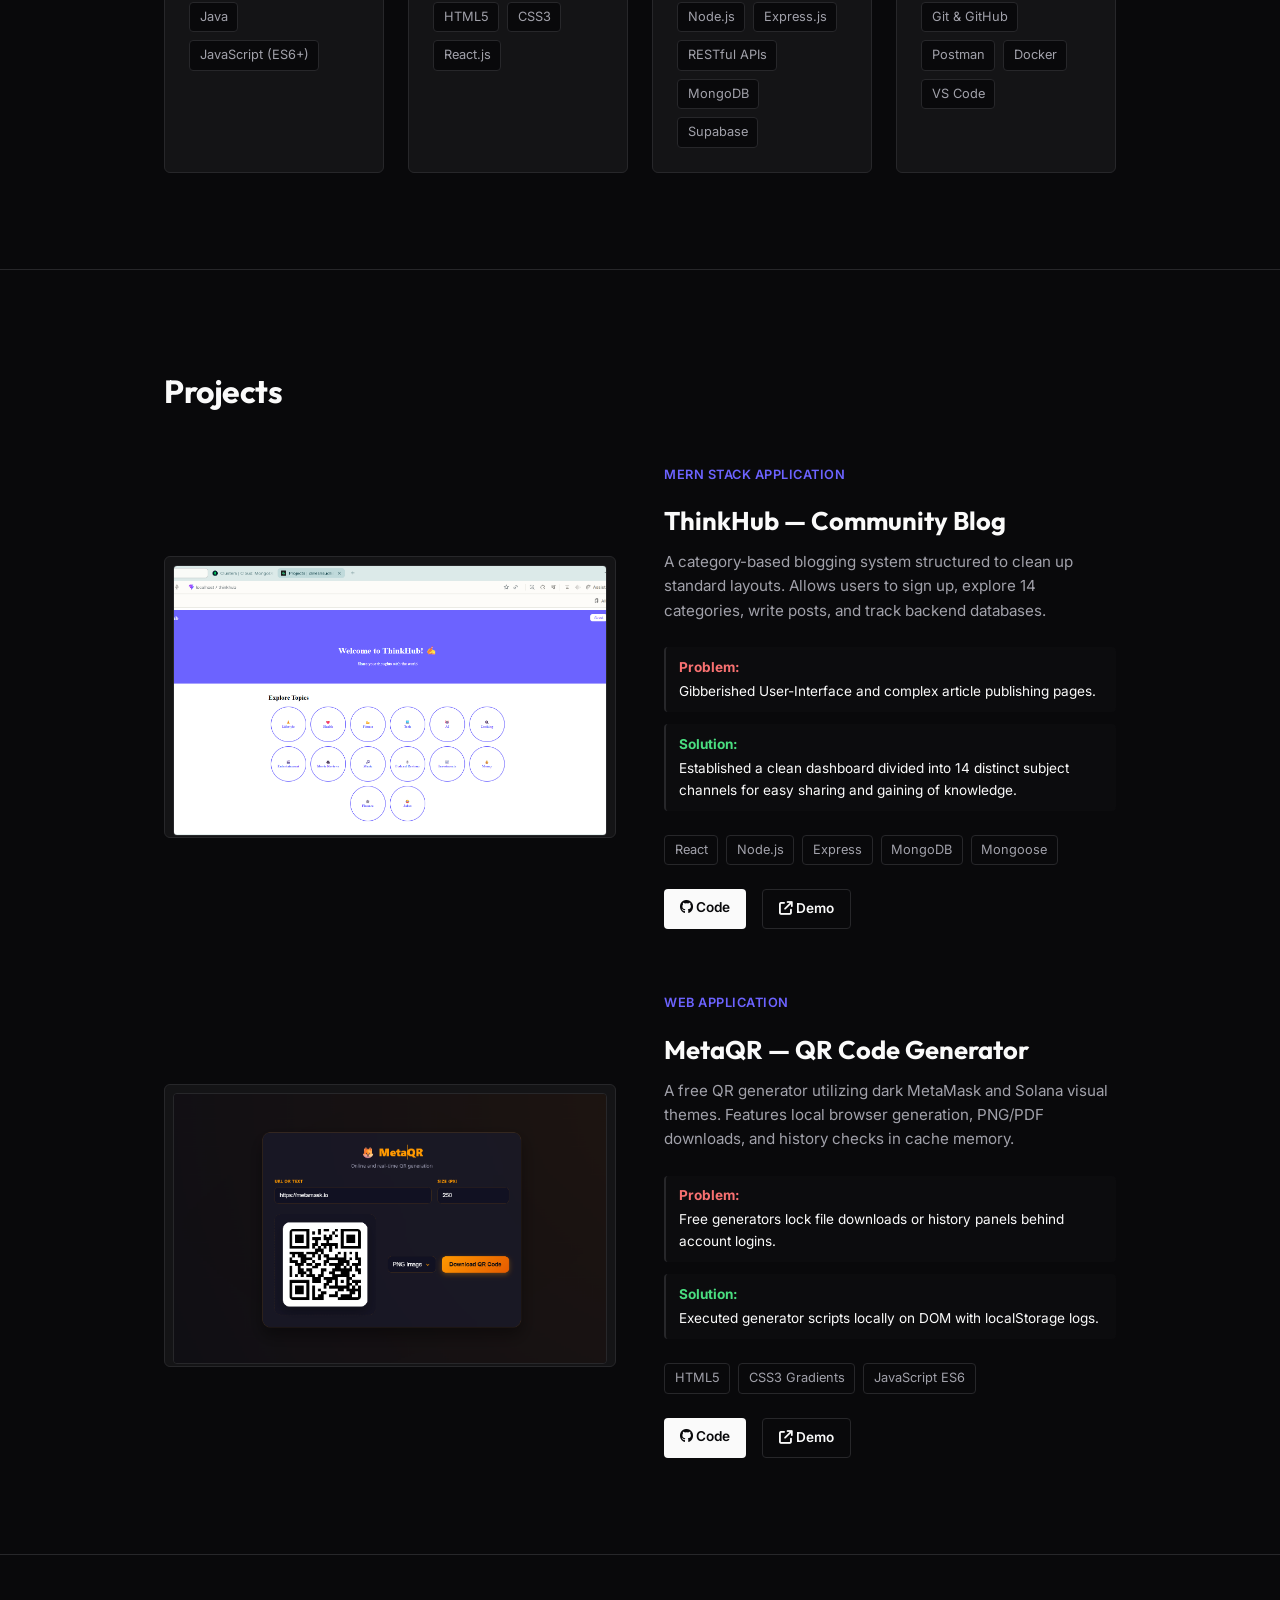
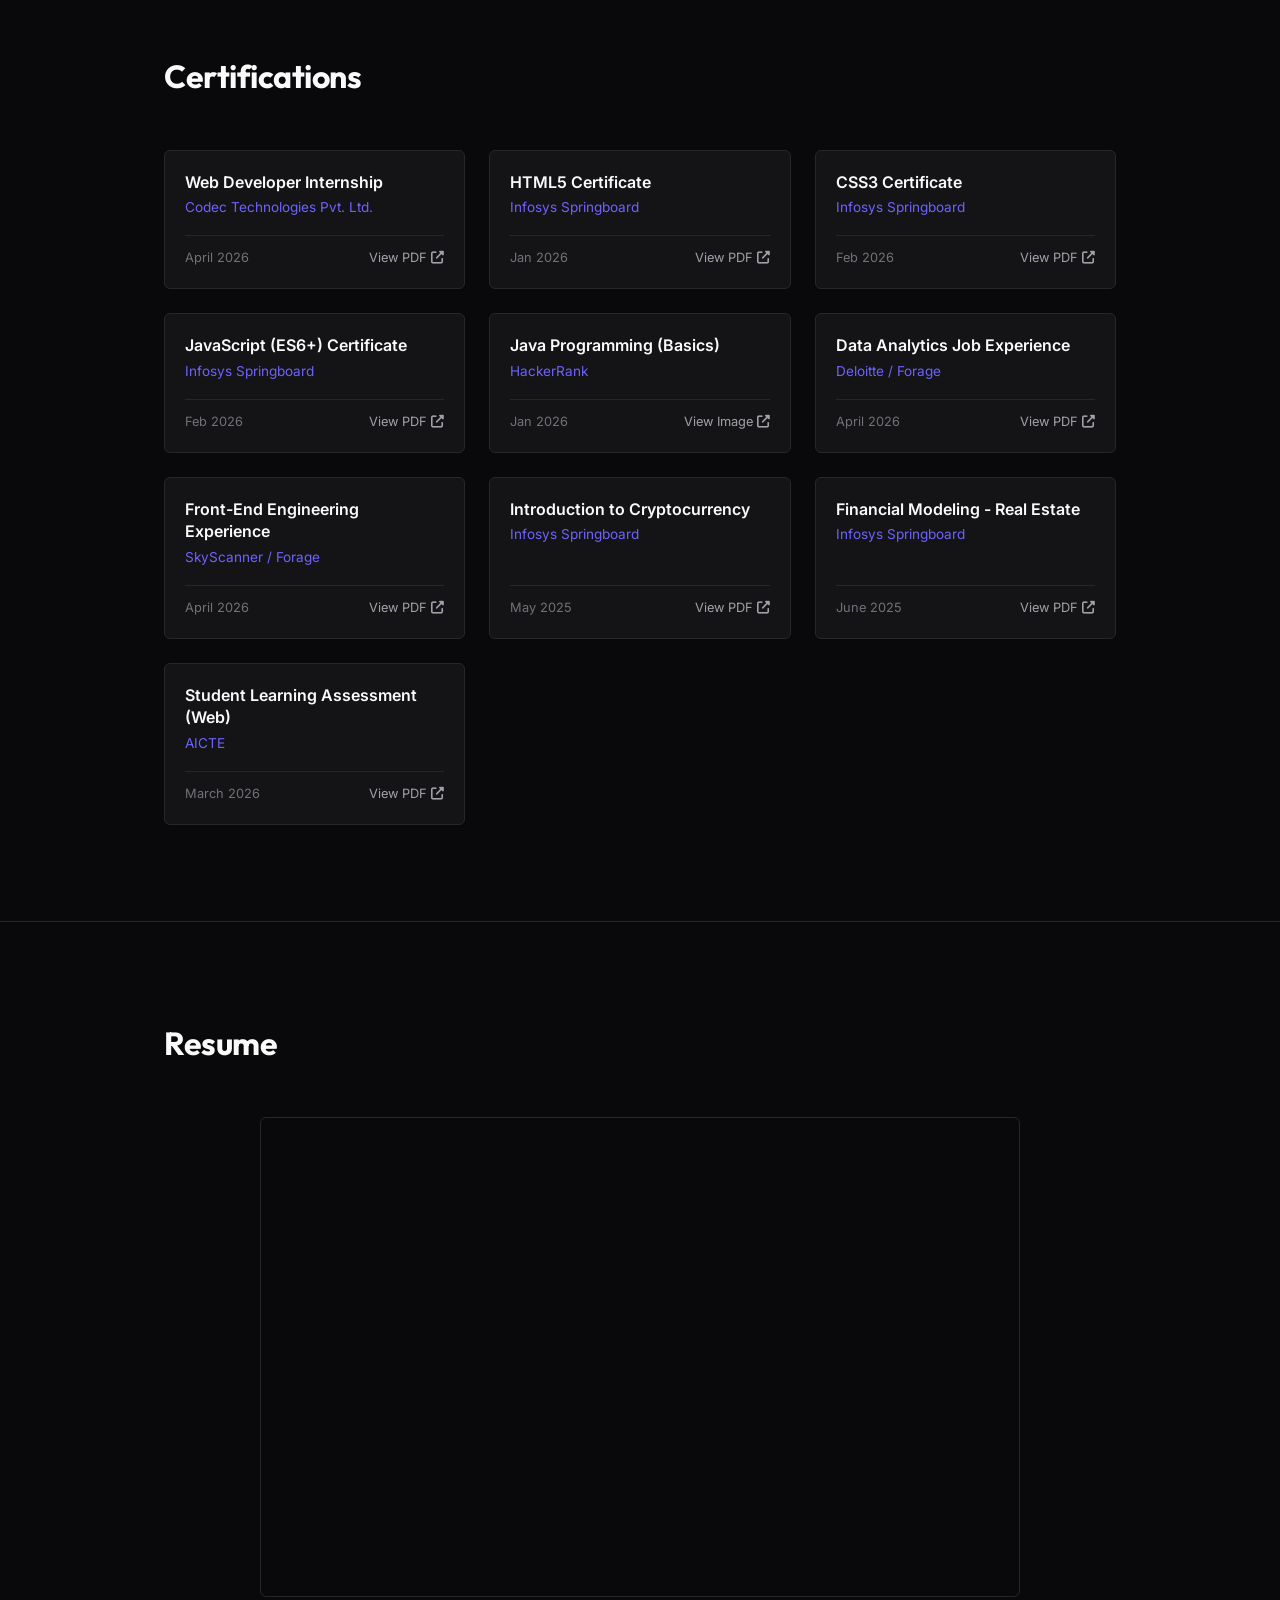
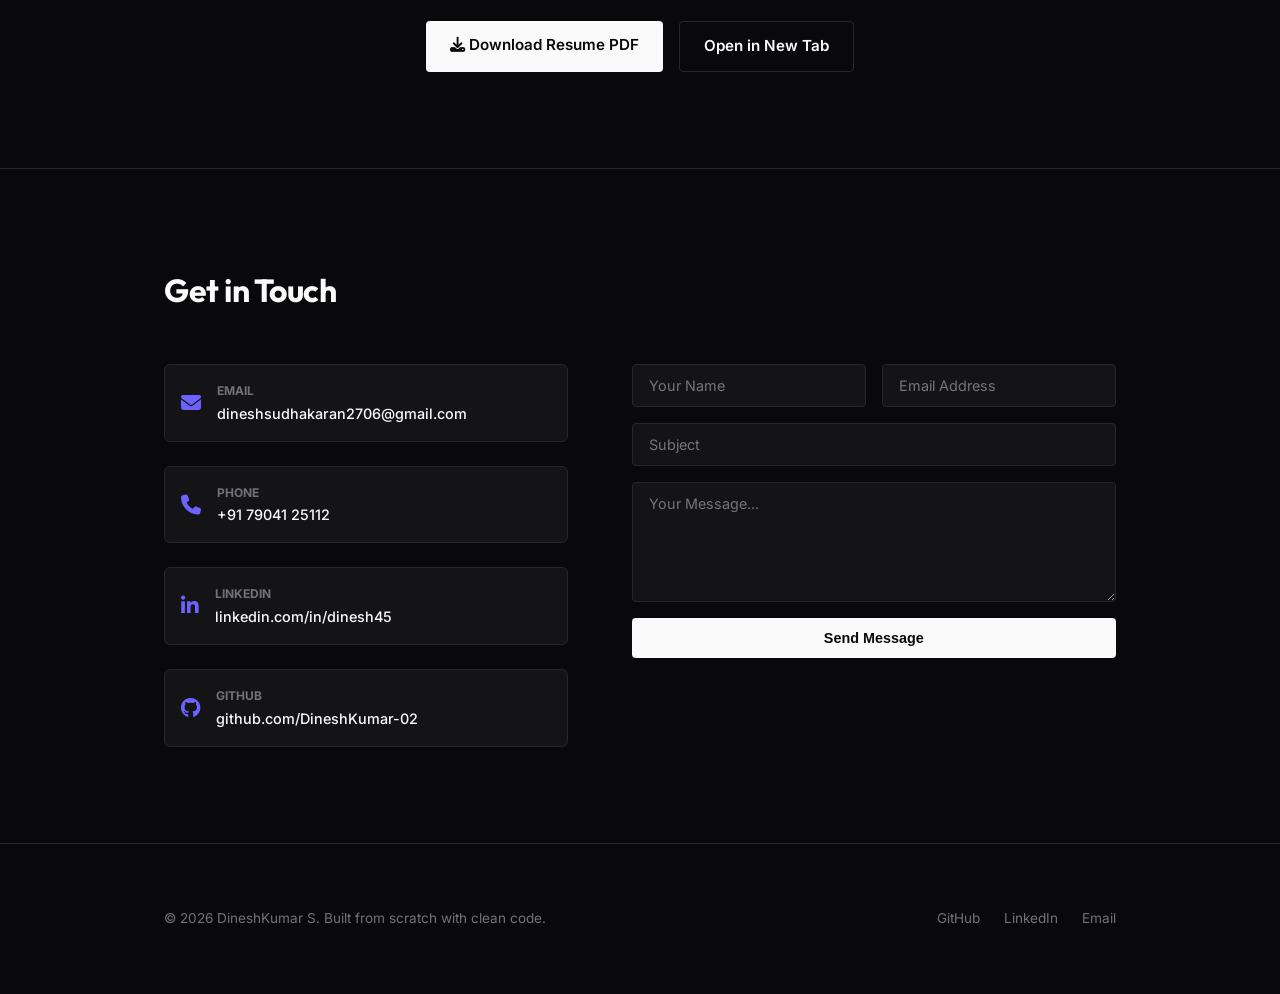
==== commit c4179d8f: "changed the resume displayed in the iframe" ====
--- a/index.html
+++ b/index.html
@@ -38,7 +38,7 @@
         <a href="./pages/certifications.html" class="nav-link">Certifications</a>
         <a href="#resume" class="nav-link">Resume</a>
         <a href="./pages/contact.html" class="nav-link">Contact</a>
-        <a href="./assets/resume/DineshKumar_Resume.pdf" class="nav-link btn-cv" download><i
+        <a href="./assets/resume/DineshKumar_S_Resume.pdf" class="nav-link btn-cv" download><i
             class="fa-solid fa-download"></i> CV</a>
       </nav>
     </div>
@@ -413,7 +413,7 @@
 
       <div class="resume-box">
         <div class="resume-frame-wrap">
-          <iframe src="./assets/resume/DineshKumar_Resume.pdf#toolbar=0" class="resume-frame"
+          <iframe src="./assets/resume/DineshKumar_Resume.pdf" class="resume-frame"
             title="DineshKumar S Resume Document"></iframe>
         </div>
         <div class="project-links">
@@ -421,7 +421,7 @@
               class="fa-solid fa-download"></i> Download Resume PDF</a>
           <a href="./assets/resume/DineshKumar_Resume.pdf" target="_blank" class="btn-secondary">Open in New Tab</a>
         </div>
-      </div>
+      </div> 
     </div>
   </section>
 
@@ -484,7 +484,7 @@
   <footer>
     <div class="container footer-wrap">
       <div class="footer-copy">
-        &copy; 2026 DineshKumar S.
+        &copy; 2026 DineshKumar S. Built from scratch with clean code.
       </div>
       <div class="footer-socials">
         <a href="https://github.com/DineshKumar-02" target="_blank">GitHub</a>
@@ -505,4 +505,4 @@
   <script src="./script.js"></script>
 </body>
 
-</html>
+</html>
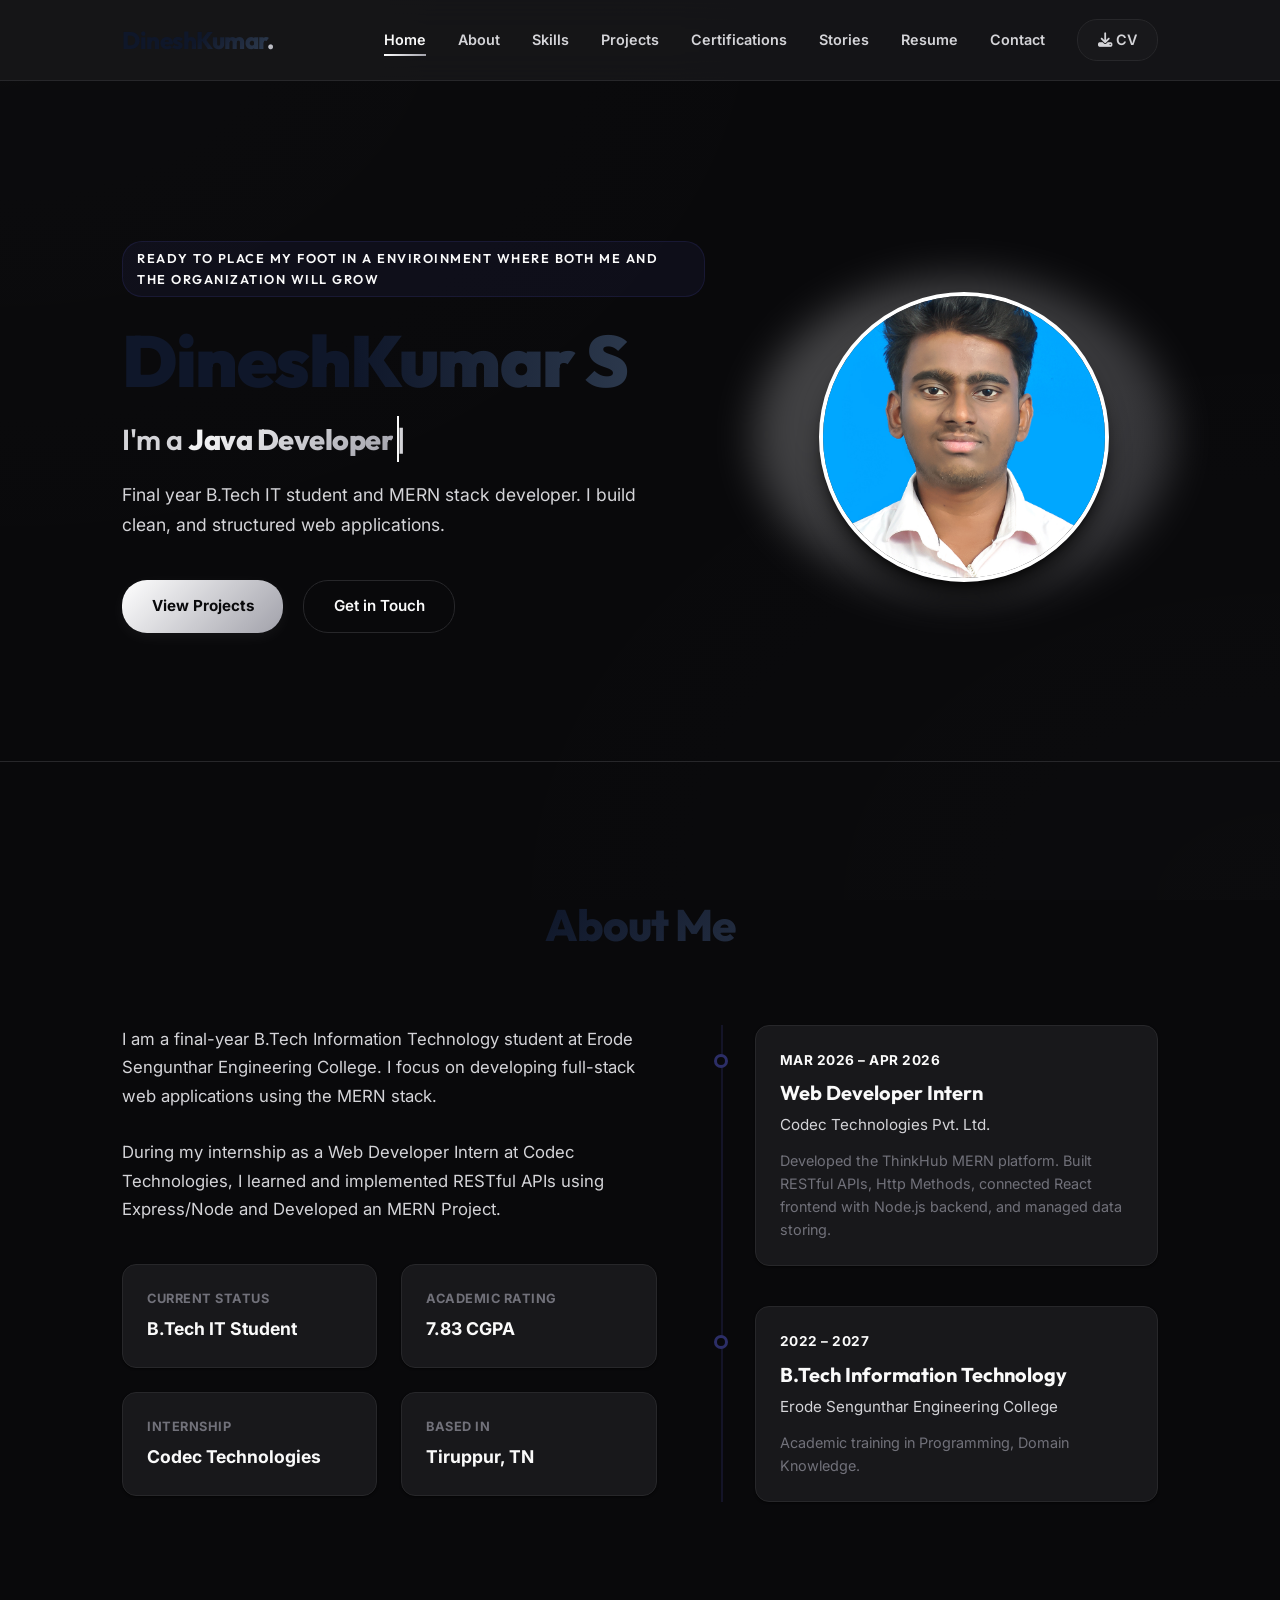
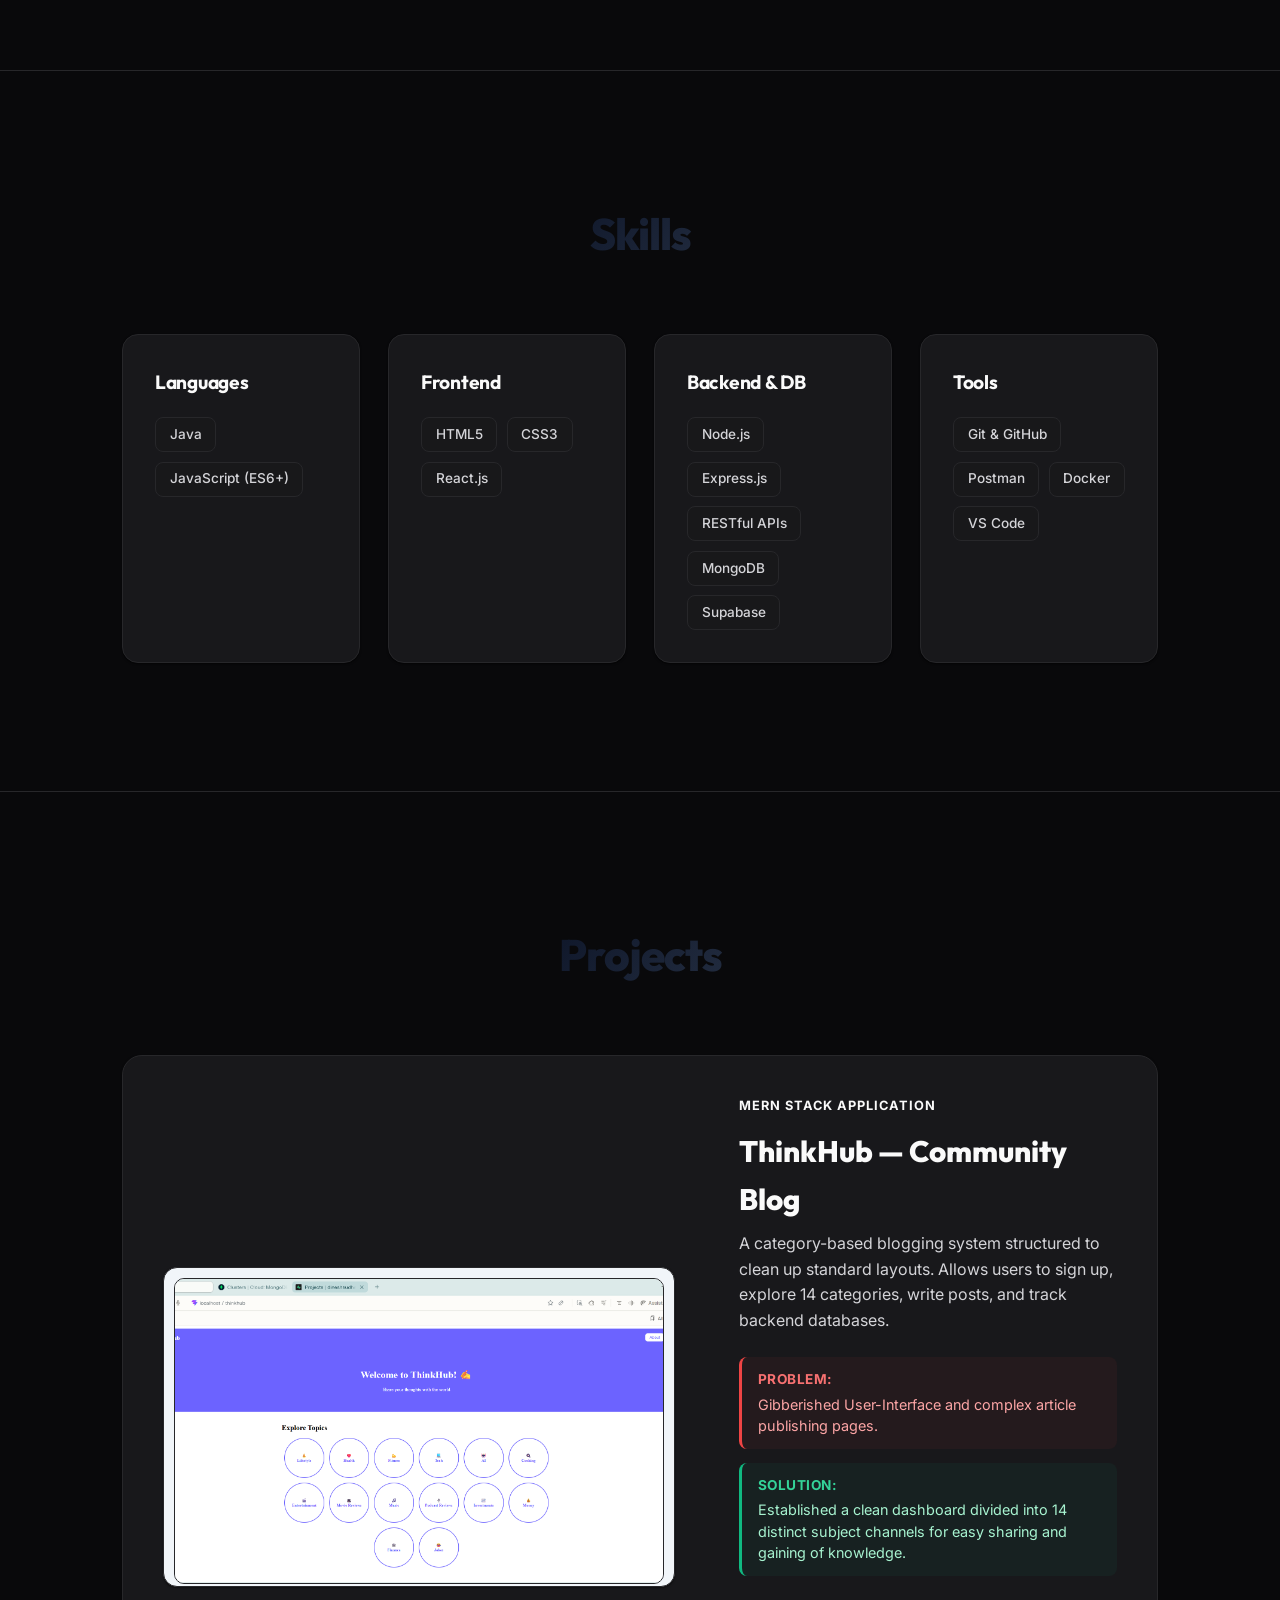
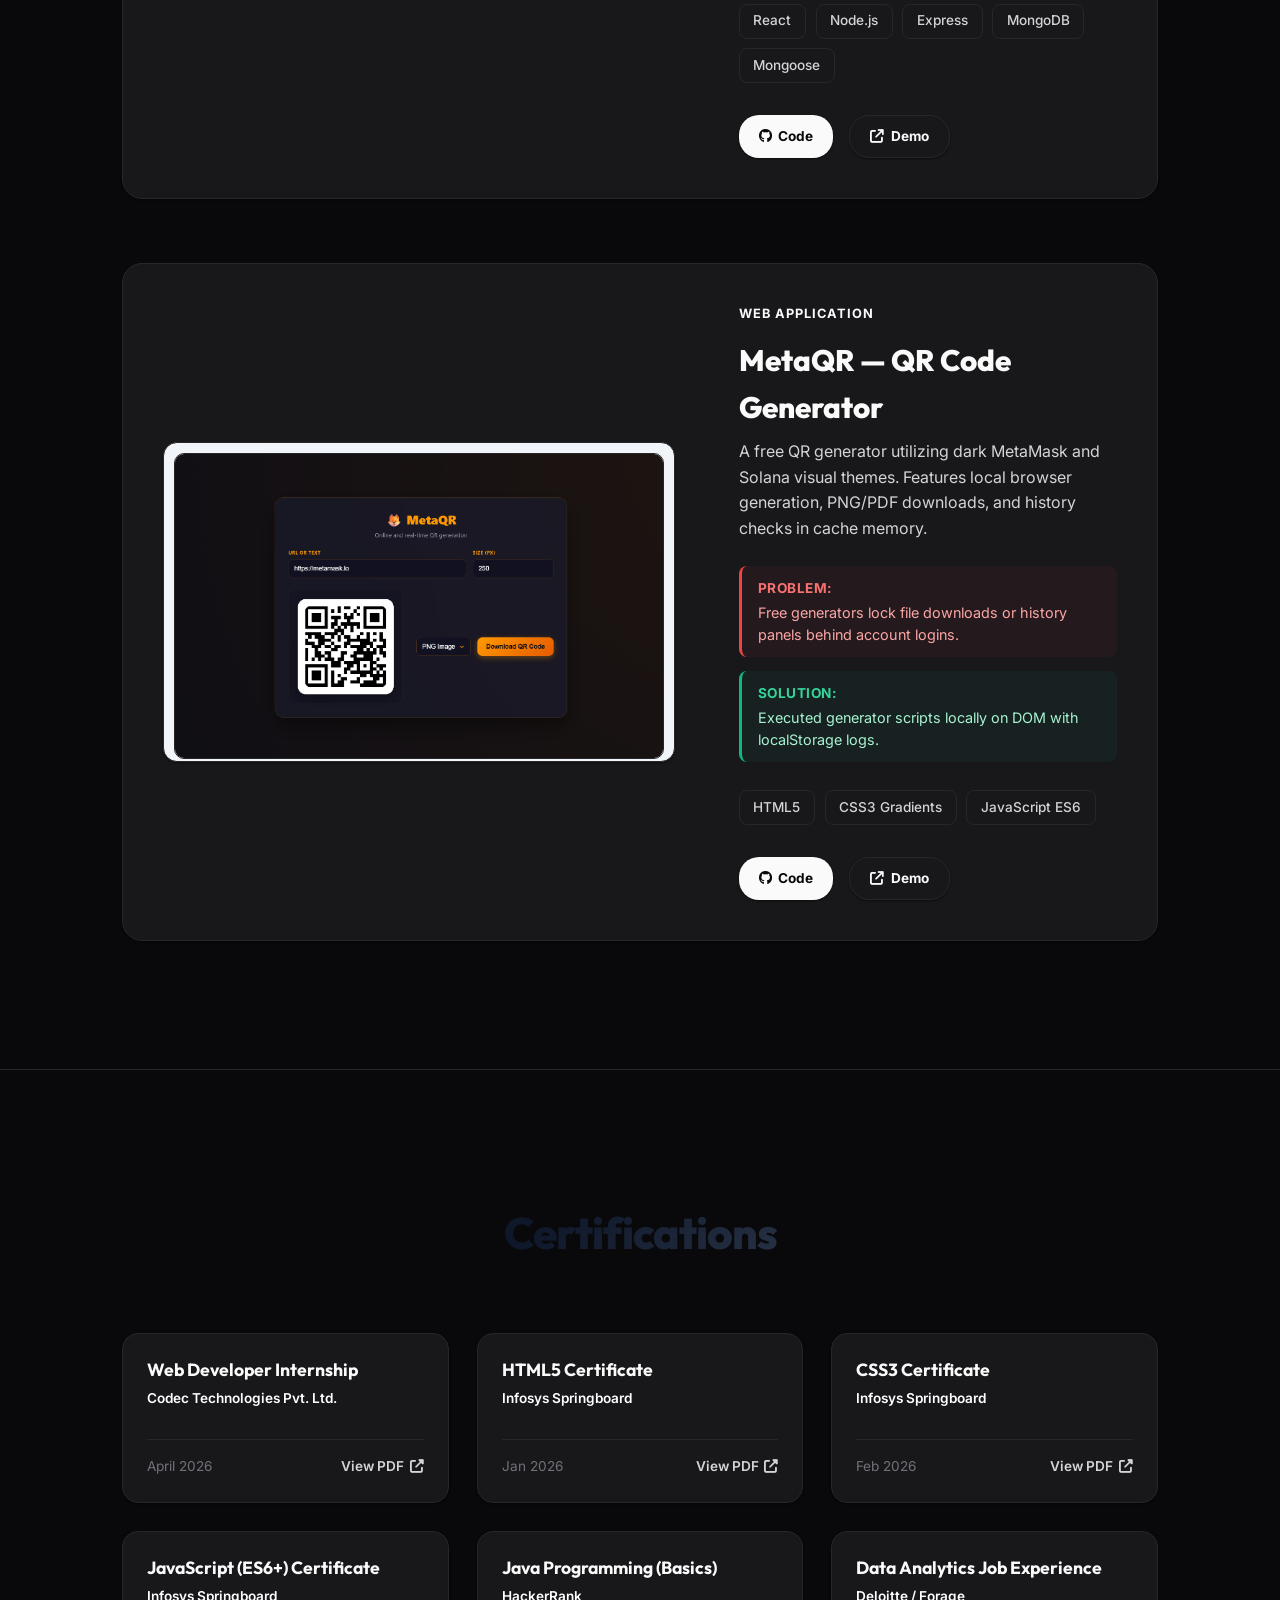
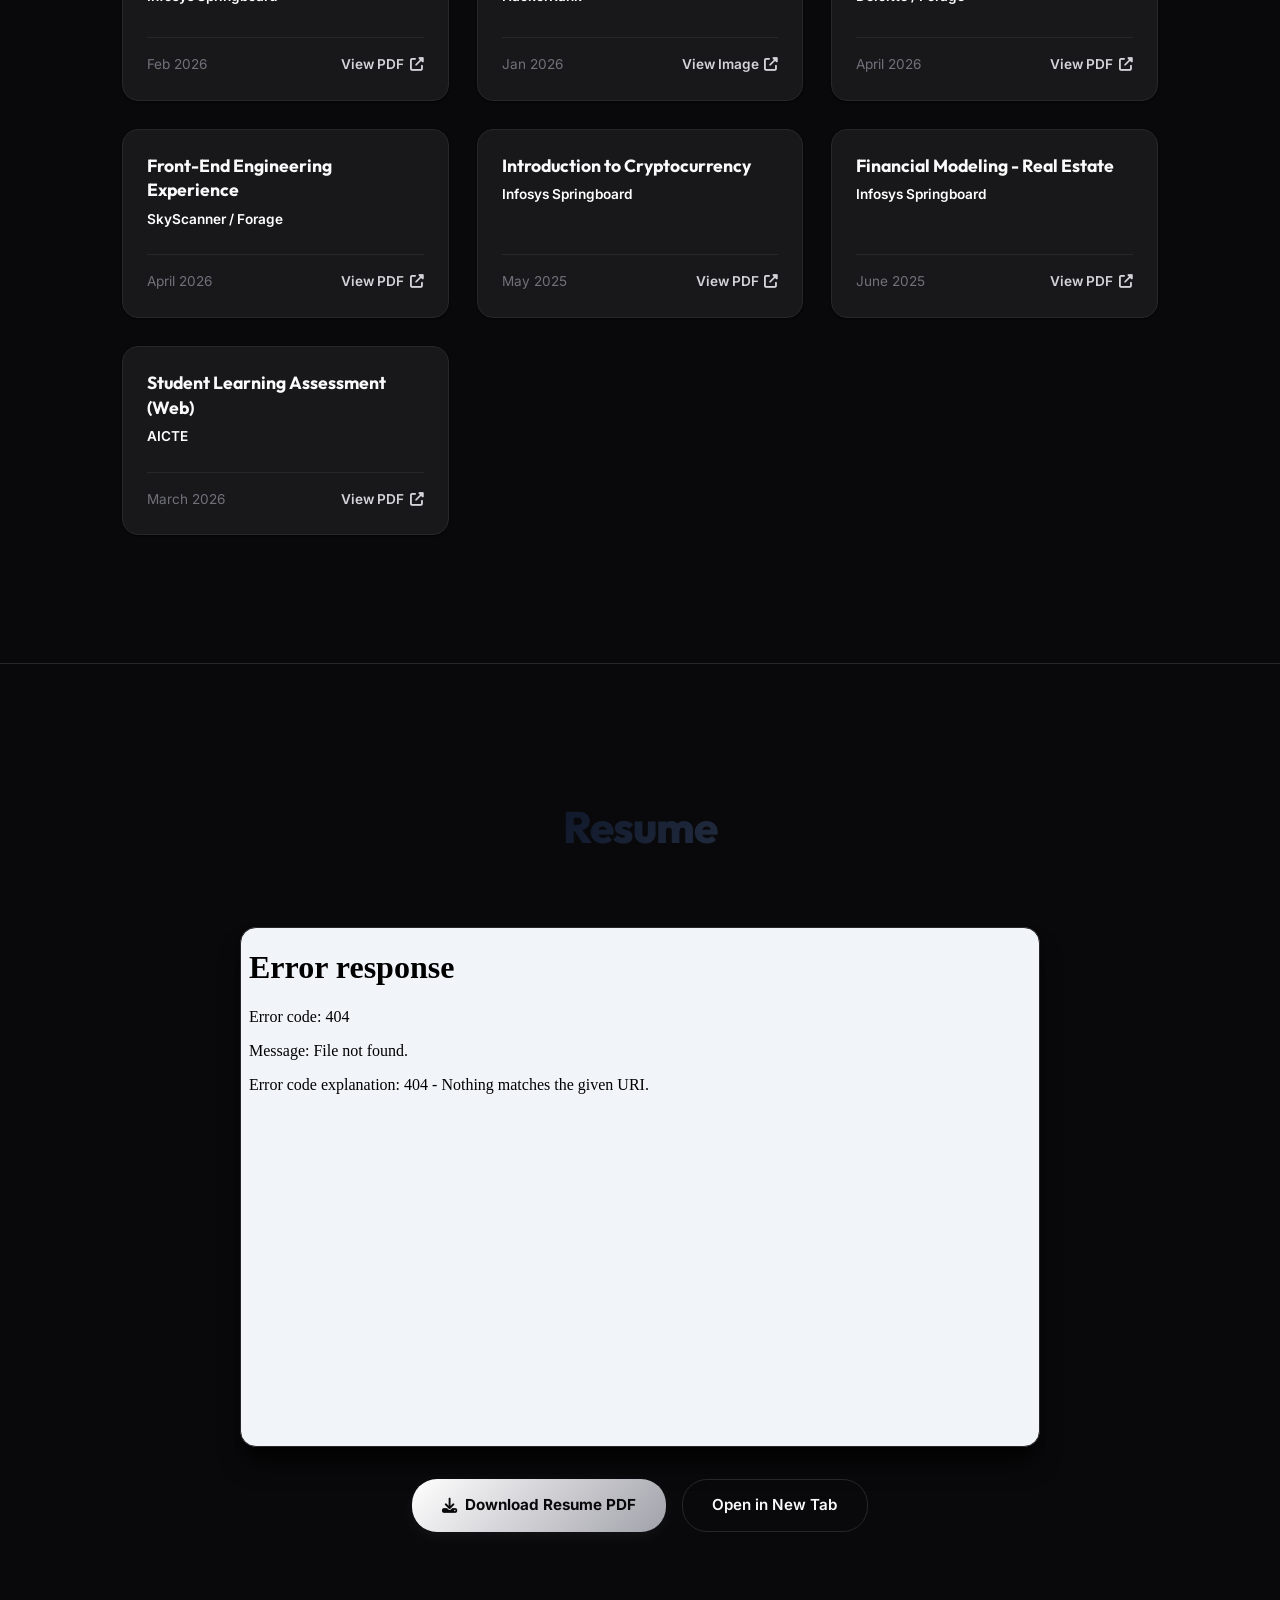
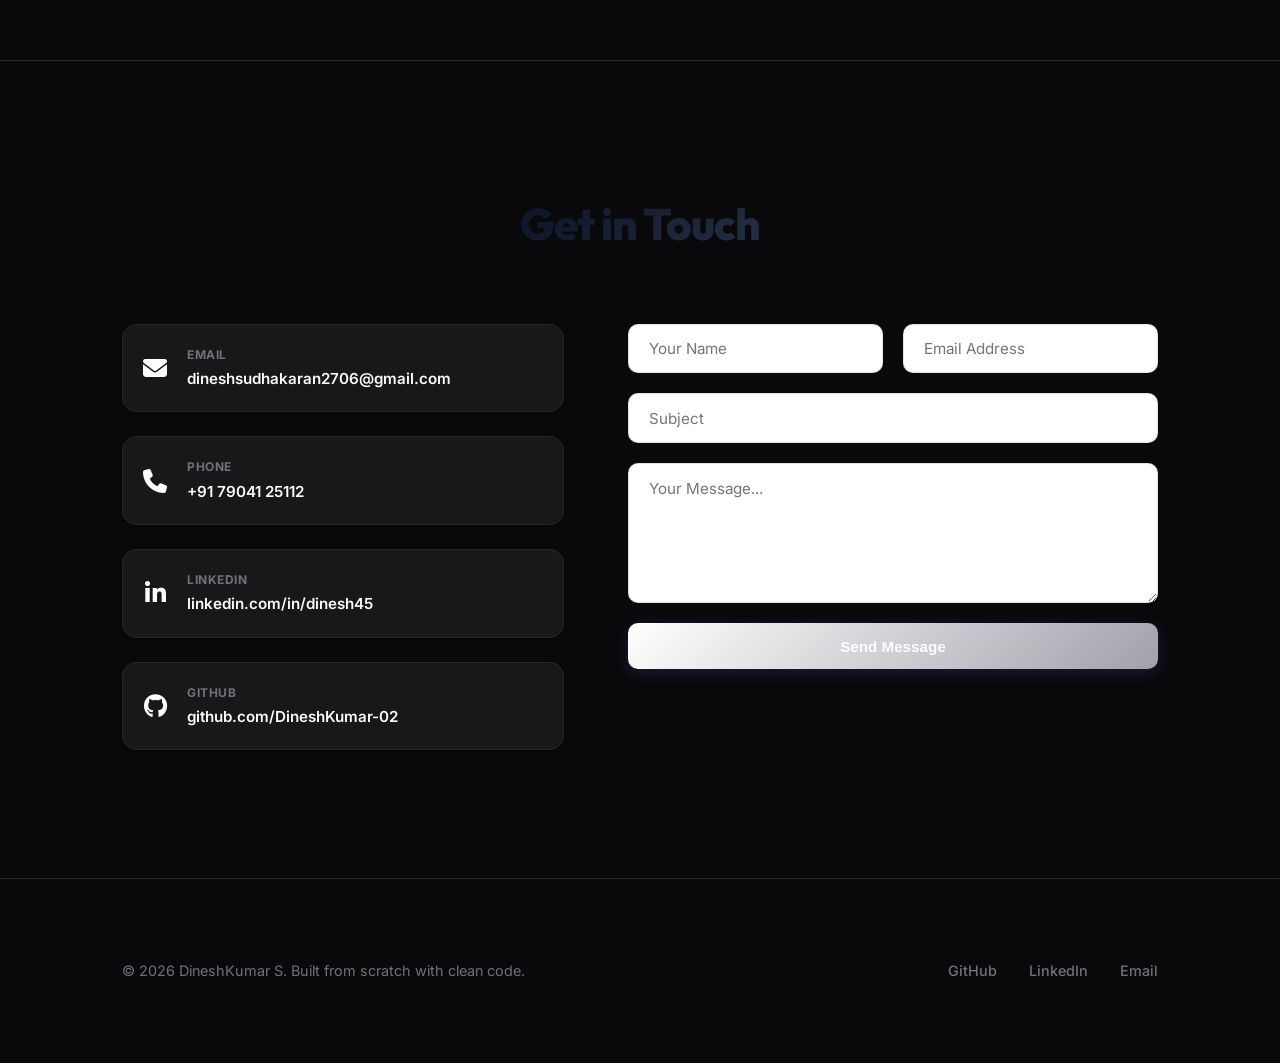
==== commit e0ca6adf: "Thinkhub project old version images has been deleted and newer once are posted" ====
--- a/index.html
+++ b/index.html
@@ -18,6 +18,7 @@
 </head>
 
 <body>
+  
 
   <!-- Sticky Header Navigation -->
   <header>
@@ -36,6 +37,7 @@
         <a href="#skills" class="nav-link">Skills</a>
         <a href="./pages/projects.html" class="nav-link">Projects</a>
         <a href="./pages/certifications.html" class="nav-link">Certifications</a>
+        <a href="./pages/stories.html" class="nav-link">Stories</a>
         <a href="#resume" class="nav-link">Resume</a>
         <a href="./pages/contact.html" class="nav-link">Contact</a>
         <a href="./assets/resume/DineshKumar_S_Resume.pdf" class="nav-link btn-cv" download><i
@@ -413,15 +415,15 @@
 
       <div class="resume-box">
         <div class="resume-frame-wrap">
-          <iframe src="./assets/resume/DineshKumar_Resume.pdf" class="resume-frame"
+          <iframe src="./assets/resume/DineshKumar_S_Resume.pdf#toolbar=0" class="resume-frame"
             title="DineshKumar S Resume Document"></iframe>
         </div>
         <div class="project-links">
-          <a href="./assets/resume/DineshKumar_Resume.pdf" class="btn-primary" download><i
+          <a href="./assets/resume/DineshKumar_S_Resume.pdf" class="btn-primary" download><i
               class="fa-solid fa-download"></i> Download Resume PDF</a>
-          <a href="./assets/resume/DineshKumar_Resume.pdf" target="_blank" class="btn-secondary">Open in New Tab</a>
-        </div>
-      </div> 
+          <a href="./assets/resume/DineshKumar_S_Resume.pdf" target="_blank" class="btn-secondary">Open in New Tab</a>
+        </div>
+      </div>
     </div>
   </section>
 
--- a/style.css
+++ b/style.css
@@ -1,21 +1,31 @@
-@import url('https://fonts.googleapis.com/css2?family=Inter:wght@300;400;500;600;700&family=Outfit:wght@400;500;600;700;800&display=swap');
+@import url('https://fonts.googleapis.com/css2?family=Inter:wght@300;400;500;600;700&family=Outfit:wght@400;500;600;700;800;900&display=swap');
 
 :root {
   --bg: #09090b;
-  --surface: #141416;
-  --surface-hover: #1b1b1e;
+  --surface: #18181b;
+  --surface-hover: #27272a;
   --border: #27272a;
   --border-hover: #3f3f46;
   
-  --accent: #6c63ff;
-  --accent-glow: rgba(108, 99, 255, 0.15);
+  --accent: #ffffff;
+  --accent-light: #fafafa;
+  --accent-glow: rgba(255, 255, 255, 0.04);
+  --accent-gradient: linear-gradient(135deg, #ffffff 0%, #a1a1aa 100%);
+  --accent-gradient-hover: linear-gradient(135deg, #f4f4f5 0%, #71717a 100%);
   
   --text: #fafafa;
-  --text-muted: #a1a1aa;
+  --text-muted: #d4d4d8;
   --text-dim: #71717a;
   
   --font-display: 'Outfit', sans-serif;
   --font-body: 'Inter', sans-serif;
+  
+  --shadow-sm: 0 1px 2px 0 rgba(0, 0, 0, 0.5);
+  --shadow-md: 0 4px 6px -1px rgba(0, 0, 0, 0.5), 0 2px 4px -2px rgba(0, 0, 0, 0.5);
+  --shadow-lg: 0 20px 25px -5px rgba(0, 0, 0, 0.7), 0 8px 10px -6px rgba(0, 0, 0, 0.7);
+  
+  --glass-bg: rgba(24, 24, 27, 0.8);
+  --glass-border: #27272a;
 }
 
 * {
@@ -30,6 +40,10 @@
 
 body {
   background-color: var(--bg);
+  background-image: 
+    radial-gradient(at 0% 0%, rgba(255, 255, 255, 0.01) 0px, transparent 50%),
+    radial-gradient(at 100% 100%, rgba(255, 255, 255, 0.01) 0px, transparent 50%);
+  background-attachment: fixed;
   color: var(--text);
   font-family: var(--font-body);
   line-height: 1.6;
@@ -37,23 +51,23 @@
 }
 
 ::-webkit-scrollbar {
-  width: 6px;
+  width: 8px;
 }
 ::-webkit-scrollbar-track {
   background: var(--bg);
 }
 ::-webkit-scrollbar-thumb {
-  background: var(--border);
-  border-radius: 3px;
+  background: rgba(15, 23, 42, 0.15);
+  border-radius: 4px;
 }
 ::-webkit-scrollbar-thumb:hover {
-  background: var(--border-hover);
+  background: var(--accent);
 }
 
 .container {
-  max-width: 1000px;
+  max-width: 1100px;
   margin: 0 auto;
-  padding: 0 1.5rem;
+  padding: 0 2rem;
 }
 
 /* Header & Nav */
@@ -61,28 +75,36 @@
   position: sticky;
   top: 0;
   z-index: 100;
-  background: rgba(9, 9, 11, 0.8);
-  backdrop-filter: blur(8px);
-  border-bottom: 1px solid var(--border);
+  background: var(--glass-bg);
+  backdrop-filter: blur(16px);
+  -webkit-backdrop-filter: blur(16px);
+  border-bottom: 1px solid var(--glass-border);
+  transition: all 0.3s ease;
 }
 
 .nav-container {
   display: flex;
   justify-content: space-between;
   align-items: center;
-  height: 4.5rem;
+  height: 5rem;
 }
 
 .logo {
   font-family: var(--font-display);
-  font-weight: 700;
-  font-size: 1.3rem;
+  font-weight: 800;
+  font-size: 1.5rem;
   color: var(--text);
   text-decoration: none;
+  letter-spacing: -0.5px;
+  background: linear-gradient(135deg, #0f172a 50%, #334155 100%);
+  -webkit-background-clip: text;
+  -webkit-text-fill-color: transparent;
 }
 
 .logo span {
-  color: var(--accent);
+  background: var(--accent-gradient);
+  -webkit-background-clip: text;
+  -webkit-text-fill-color: transparent;
 }
 
 .nav-links {
@@ -95,8 +117,25 @@
   color: var(--text-muted);
   text-decoration: none;
   font-size: 0.9rem;
-  font-weight: 500;
-  transition: color 0.2s ease;
+  font-weight: 600;
+  position: relative;
+  padding: 0.25rem 0;
+  transition: color 0.3s ease;
+}
+
+.nav-link::after {
+  content: '';
+  position: absolute;
+  bottom: 0;
+  left: 0;
+  width: 0;
+  height: 2px;
+  background: var(--accent-gradient);
+  transition: width 0.3s ease;
+}
+
+.nav-link:hover::after, .nav-link.active::after {
+  width: 100%;
 }
 
 .nav-link:hover, .nav-link.active {
@@ -105,15 +144,20 @@
 
 .btn-cv {
   border: 1px solid var(--border);
-  padding: 0.4rem 1rem;
-  border-radius: 4px;
-  background: transparent;
-  transition: all 0.2s ease;
+  padding: 0.5rem 1.25rem;
+  border-radius: 20px;
+  background: var(--surface);
+  backdrop-filter: blur(4px);
+  color: var(--text-muted);
+  transition: all 0.3s cubic-bezier(0.4, 0, 0.2, 1);
 }
 
 .btn-cv:hover {
-  background: var(--surface);
+  background: var(--surface-hover);
   border-color: var(--border-hover);
+  box-shadow: var(--shadow-sm);
+  color: var(--text);
+  transform: translateY(-1px);
 }
 
 .hamburger {
@@ -128,55 +172,78 @@
   width: 22px;
   height: 2px;
   background-color: var(--text);
-  transition: transform 0.2s ease;
+  transition: transform 0.3s ease, opacity 0.3s ease;
 }
 
 /* Hero Section */
 .hero {
-  padding: 8rem 0 6rem;
+  padding: 10rem 0 8rem;
+  position: relative;
+  overflow: hidden;
 }
 
 .hero-grid {
   display: grid;
   grid-template-columns: 1.2fr 0.8fr;
-  gap: 3rem;
-  align-items: center;
+  gap: 4rem;
+  align-items: center;
+}
+
+.hero-info {
+  position: relative;
+  z-index: 2;
 }
 
 .hero-tag {
-  color: var(--accent);
+  background: rgba(99, 102, 241, 0.06);
+  color: var(--accent-light);
   font-family: var(--font-display);
   font-weight: 600;
-  font-size: 0.95rem;
+  font-size: 0.8rem;
   text-transform: uppercase;
-  letter-spacing: 1px;
-  margin-bottom: 0.5rem;
+  letter-spacing: 1.5px;
+  margin-bottom: 1.5rem;
   display: inline-block;
+  padding: 0.4rem 0.9rem;
+  border-radius: 20px;
+  border: 1px solid rgba(99, 102, 241, 0.12);
 }
 
 .hero-h1 {
   font-family: var(--font-display);
-  font-size: 3.5rem;
-  font-weight: 700;
+  font-size: 4.5rem;
+  font-weight: 900;
   line-height: 1.1;
-  letter-spacing: -1px;
+  letter-spacing: -1.5px;
   margin-bottom: 1rem;
+  background: linear-gradient(to right, #0f172a 40%, #334155 100%);
+  -webkit-background-clip: text;
+  -webkit-text-fill-color: transparent;
 }
 
 .hero-typewriter {
   font-family: var(--font-display);
-  font-size: 1.6rem;
+  font-size: 1.8rem;
   color: var(--text-muted);
-  height: 2.2rem;
+  height: 2.5rem;
   margin-bottom: 1.5rem;
+  font-weight: 600;
+  letter-spacing: -0.5px;
 }
 
 .cursor {
   display: inline-block;
   width: 2px;
-  background-color: var(--accent);
+  background-color: var(--accent-light);
   margin-left: 4px;
   animation: blink 0.8s infinite alternate;
+}
+
+#typing-text {
+  background: var(--accent-gradient);
+  -webkit-background-clip: text;
+  -webkit-text-fill-color: transparent;
+  font-weight: 800;
 }
 
 @keyframes blink {
@@ -186,29 +253,37 @@
 
 .hero-p {
   color: var(--text-muted);
-  font-size: 1.05rem;
-  margin-bottom: 2rem;
-  max-width: 520px;
+  font-size: 1.1rem;
+  margin-bottom: 2.5rem;
+  max-width: 540px;
+  line-height: 1.7;
 }
 
 .hero-actions {
   display: flex;
-  gap: 1rem;
+  gap: 1.25rem;
 }
 
 .btn-primary {
-  background: var(--text);
+  background: var(--accent-gradient);
   color: var(--bg);
   text-decoration: none;
-  font-weight: 600;
-  padding: 0.75rem 1.5rem;
-  border-radius: 4px;
+  font-weight: 700;
+  padding: 0.85rem 1.85rem;
+  border-radius: 25px;
   font-size: 0.95rem;
-  transition: opacity 0.2s ease;
+  transition: all 0.3s cubic-bezier(0.4, 0, 0.2, 1);
+  box-shadow: 0 4px 15px rgba(255, 255, 255, 0.05);
+  border: none;
+  cursor: pointer;
+  display: inline-flex;
+  align-items: center;
+  gap: 0.5rem;
 }
 
 .btn-primary:hover {
-  opacity: 0.9;
+  transform: translateY(-2px);
+  box-shadow: 0 6px 20px rgba(255, 255, 255, 0.1);
 }
 
 .btn-secondary {
@@ -216,43 +291,81 @@
   color: var(--text);
   text-decoration: none;
   font-weight: 600;
-  padding: 0.75rem 1.5rem;
-  border-radius: 4px;
+  padding: 0.85rem 1.85rem;
+  border-radius: 25px;
   font-size: 0.95rem;
-  transition: all 0.2s ease;
+  background: transparent;
+  transition: all 0.3s cubic-bezier(0.4, 0, 0.2, 1);
+  cursor: pointer;
+  display: inline-flex;
+  align-items: center;
+  gap: 0.5rem;
 }
 
 .btn-secondary:hover {
-  background: var(--surface);
+  background: rgba(255, 255, 255, 0.05);
   border-color: var(--border-hover);
+  transform: translateY(-2px);
+  box-shadow: var(--shadow-sm);
 }
 
 .hero-img-wrap {
   display: flex;
   justify-content: center;
+  position: relative;
+}
+
+.hero-img-wrap::before {
+  content: '';
+  position: absolute;
+  top: -15px;
+  left: -15px;
+  right: -15px;
+  bottom: -15px;
+  background: var(--accent-gradient);
+  border-radius: 50%;
+  z-index: -1;
+  filter: blur(20px);
+  opacity: 0.25;
+  animation: pulse-glow 4s infinite alternate ease-in-out;
+}
+
+@keyframes pulse-glow {
+  0% { transform: scale(0.96); opacity: 0.15; }
+  100% { transform: scale(1.04); opacity: 0.35; }
 }
 
 .hero-img {
-  width: 260px;
-  height: 260px;
-  border-radius: 8px;
+  width: 290px;
+  height: 290px;
+  border-radius: 50%;
   object-fit: cover;
-  border: 1px solid var(--border);
-  background: var(--surface);
+  border: 4px solid #ffffff;
+  box-shadow: var(--shadow-lg);
+  transition: transform 0.5s cubic-bezier(0.4, 0, 0.2, 1);
+}
+
+.hero-img:hover {
+  transform: scale(1.03) rotate(3deg);
 }
 
 /* Sections General */
 section {
-  padding: 6rem 0;
+  padding: 8rem 0;
   border-top: 1px solid var(--border);
+  position: relative;
 }
 
 .section-title {
   font-family: var(--font-display);
-  font-size: 2rem;
-  font-weight: 700;
-  margin-bottom: 3rem;
-  letter-spacing: -0.5px;
+  font-size: 2.75rem;
+  font-weight: 800;
+  margin-bottom: 4rem;
+  letter-spacing: -1px;
+  background: linear-gradient(135deg, #0f172a 40%, #475569 100%);
+  -webkit-background-clip: text;
+  -webkit-text-fill-color: transparent;
+  text-align: center;
 }
 
 /* About Section */
@@ -264,125 +377,176 @@
 
 .about-p {
   color: var(--text-muted);
-  margin-bottom: 1.5rem;
+  margin-bottom: 1.75rem;
+  font-size: 1.05rem;
+  line-height: 1.7;
 }
 
 .about-facts {
   display: grid;
   grid-template-columns: repeat(2, 1fr);
   gap: 1.5rem;
-  margin-top: 2rem;
+  margin-top: 2.5rem;
 }
 
 .fact-card {
-  padding: 1.25rem;
+  padding: 1.5rem;
   background: var(--surface);
-  border: 1px solid var(--border);
-  border-radius: 6px;
+  backdrop-filter: blur(12px);
+  border: 1px solid var(--border);
+  border-radius: 14px;
+  box-shadow: var(--shadow-sm);
+  transition: all 0.3s cubic-bezier(0.4, 0, 0.2, 1);
+}
+
+.fact-card:hover {
+  border-color: var(--border-hover);
+  transform: translateY(-4px);
+  background: var(--surface-hover);
+  box-shadow: var(--shadow-md);
 }
 
 .fact-card h4 {
   font-size: 0.8rem;
   color: var(--text-dim);
   text-transform: uppercase;
-  margin-bottom: 0.25rem;
+  margin-bottom: 0.35rem;
+  letter-spacing: 0.5px;
 }
 
 .fact-card p {
-  font-weight: 600;
-  font-size: 1rem;
+  font-weight: 700;
+  font-size: 1.1rem;
+  color: var(--text);
 }
 
 .timeline {
   position: relative;
-  padding-left: 1.5rem;
-  border-left: 1px solid var(--border);
+  padding-left: 2rem;
+  border-left: 2px solid rgba(99, 102, 241, 0.12);
 }
 
 .timeline-item {
   position: relative;
   margin-bottom: 2.5rem;
+  background: var(--surface);
+  border: 1px solid var(--border);
+  padding: 1.5rem;
+  border-radius: 14px;
+  box-shadow: var(--shadow-sm);
+  transition: all 0.3s cubic-bezier(0.4, 0, 0.2, 1);
+}
+
+.timeline-item:hover {
+  border-color: var(--border-hover);
+  background: var(--surface-hover);
+  transform: translateX(5px);
+  box-shadow: var(--shadow-md);
 }
 
 .timeline-dot {
   position: absolute;
-  left: -1.8rem;
-  top: 0.35rem;
-  width: 9px;
-  height: 9px;
+  left: -2.6rem;
+  top: 1.75rem;
+  width: 14px;
+  height: 14px;
   border-radius: 50%;
-  background: var(--border);
-  border: 2px solid var(--bg);
+  background: var(--bg);
+  border: 3px solid rgba(99, 102, 241, 0.4);
+  transition: all 0.3s ease;
 }
 
 .timeline-item:hover .timeline-dot {
   background: var(--accent);
+  border-color: #fff;
+  box-shadow: 0 0 10px rgba(99, 102, 241, 0.4);
+  transform: scale(1.15);
 }
 
 .timeline-date {
   font-size: 0.85rem;
-  color: var(--accent);
-  font-weight: 600;
+  color: var(--accent-light);
+  font-weight: 700;
+  margin-bottom: 0.35rem;
+  text-transform: uppercase;
+  letter-spacing: 0.5px;
+}
+
+.timeline-title {
+  font-weight: 700;
+  font-size: 1.25rem;
   margin-bottom: 0.25rem;
-}
-
-.timeline-title {
-  font-weight: 600;
-  font-size: 1.1rem;
-  margin-bottom: 0.25rem;
+  color: var(--text);
+  font-family: var(--font-display);
 }
 
 .timeline-subtitle {
+  font-size: 0.95rem;
+  color: var(--text-muted);
+  margin-bottom: 0.75rem;
+}
+
+.timeline-desc {
   font-size: 0.9rem;
-  color: var(--text-muted);
-  margin-bottom: 0.5rem;
-}
-
-.timeline-desc {
-  font-size: 0.85rem;
   color: var(--text-dim);
+  line-height: 1.6;
 }
 
 /* Skills Section */
 .skills-grid {
   display: grid;
-  grid-template-columns: repeat(auto-fit, minmax(220px, 1fr));
-  gap: 1.5rem;
+  grid-template-columns: repeat(auto-fit, minmax(230px, 1fr));
+  gap: 1.75rem;
 }
 
 .skills-card {
-  padding: 1.5rem;
+  padding: 2rem;
   background: var(--surface);
-  border: 1px solid var(--border);
-  border-radius: 6px;
+  backdrop-filter: blur(12px);
+  border: 1px solid var(--border);
+  border-radius: 16px;
+  box-shadow: var(--shadow-sm);
+  transition: all 0.3s cubic-bezier(0.4, 0, 0.2, 1);
+}
+
+.skills-card:hover {
+  border-color: var(--border-hover);
+  background: var(--surface-hover);
+  transform: translateY(-6px);
+  box-shadow: var(--shadow-md);
 }
 
 .skills-card h3 {
-  font-size: 1.1rem;
-  margin-bottom: 1rem;
+  font-size: 1.2rem;
+  margin-bottom: 1.25rem;
   font-family: var(--font-display);
-  font-weight: 600;
+  font-weight: 700;
+  color: var(--text);
+  letter-spacing: -0.3px;
 }
 
 .skills-list {
   display: flex;
   flex-wrap: wrap;
-  gap: 0.5rem;
+  gap: 0.6rem;
 }
 
 .skill-tag {
-  background: var(--bg);
+  background: rgba(15, 23, 42, 0.02);
   border: 1px solid var(--border);
   color: var(--text-muted);
-  padding: 0.25rem 0.6rem;
-  border-radius: 4px;
-  font-size: 0.8rem;
-  transition: all 0.2s ease;
+  padding: 0.35rem 0.85rem;
+  border-radius: 8px;
+  font-size: 0.85rem;
+  font-weight: 500;
+  transition: all 0.2s cubic-bezier(0.4, 0, 0.2, 1);
 }
 
 .skill-tag:hover {
-  color: var(--text);
-  border-color: var(--border-hover);
+  color: #fff;
+  background: var(--accent-light);
+  border-color: var(--accent-light);
+  transform: scale(1.05);
 }
 
 /* Projects Section */
@@ -394,33 +558,56 @@
 
 .project-item {
   display: grid;
-  grid-template-columns: 1fr 1fr;
-  gap: 3rem;
-  align-items: center;
+  grid-template-columns: 1.15fr 0.85fr;
+  gap: 4rem;
+  align-items: center;
+  background: var(--surface);
+  border: 1px solid var(--border);
+  padding: 2.5rem;
+  border-radius: 20px;
+  box-shadow: var(--shadow-sm);
+  transition: all 0.4s cubic-bezier(0.4, 0, 0.2, 1);
+}
+
+.project-item:hover {
+  border-color: var(--border-hover);
+  background: var(--surface-hover);
+  box-shadow: var(--shadow-lg);
 }
 
 .project-media {
   border: 1px solid var(--border);
-  border-radius: 6px;
+  border-radius: 14px;
   overflow: hidden;
-  background: var(--surface);
+  background: #f1f5f9;
   aspect-ratio: 16/10;
+  box-shadow: var(--shadow-sm);
+  transition: border-color 0.3s ease;
+}
+
+.project-item:hover .project-media {
+  border-color: rgba(15, 23, 42, 0.15);
 }
 
 .project-img-grid {
   display: grid;
   grid-template-columns: 1fr 1fr;
-  gap: 8px;
-  padding: 8px;
+  gap: 10px;
+  padding: 10px;
 }
 
 .project-img-grid img {
   width: 100%;
   height: 100%;
   object-fit: cover;
-  border-radius: 4px;
+  border-radius: 10px;
   border: 1px solid var(--border);
   aspect-ratio: 16/10;
+  transition: transform 0.6s cubic-bezier(0.4, 0, 0.2, 1);
+}
+
+.project-item:hover .project-img-grid img {
+  transform: scale(1.025);
 }
 
 .project-img-grid .span-2 {
@@ -429,53 +616,79 @@
 
 .project-info h3 {
   font-family: var(--font-display);
-  font-size: 1.6rem;
+  font-size: 1.85rem;
+  font-weight: 800;
   margin-bottom: 0.5rem;
+  color: var(--text);
 }
 
 .project-meta {
   font-size: 0.8rem;
-  color: var(--accent);
+  color: var(--accent-light);
+  text-transform: uppercase;
+  letter-spacing: 1px;
+  font-weight: 700;
+  margin-bottom: 0.75rem;
+}
+
+.project-desc {
+  color: var(--text-muted);
+  font-size: 1rem;
+  margin-bottom: 1.5rem;
+  line-height: 1.6;
+}
+
+.project-ps {
+  display: flex;
+  flex-direction: column;
+  gap: 0.85rem;
+  margin-bottom: 1.75rem;
+  font-size: 0.9rem;
+}
+
+.ps-box {
+  padding: 0.75rem 1rem;
+  border-radius: 8px;
+  border-left: 3px solid var(--border);
+  background: rgba(15, 23, 42, 0.01);
+  transition: all 0.3s ease;
+  line-height: 1.5;
+}
+
+.ps-box strong {
+  display: block;
+  margin-bottom: 0.25rem;
+  font-size: 0.85rem;
   text-transform: uppercase;
   letter-spacing: 0.5px;
-  font-weight: 600;
-  margin-bottom: 1rem;
-}
-
-.project-desc {
-  color: var(--text-muted);
-  font-size: 0.95rem;
-  margin-bottom: 1.5rem;
-}
-
-.project-ps {
-  display: flex;
-  flex-direction: column;
-  gap: 0.75rem;
-  margin-bottom: 1.5rem;
-  font-size: 0.85rem;
-}
-
-.ps-box {
-  padding: 0.6rem 0.8rem;
-  border-radius: 4px;
-  border-left: 2px solid var(--border);
-  background: rgba(255,255,255,0.01);
-}
-
-.ps-box strong {
-  display: block;
-  margin-bottom: 0.15rem;
-}
-
+}
+
+.ps-box.prob {
+  border-left-color: #ef4444;
+  background: rgba(239, 68, 68, 0.05);
+  color: #fca5a5;
+}
 .ps-box.prob strong { color: #f87171; }
-.ps-box.sol strong { color: #4ade80; }
+
+.ps-box.sol {
+  border-left-color: #10b981;
+  background: rgba(16, 185, 129, 0.05);
+  color: #a7f3d0;
+}
+.ps-box.sol strong { color: #34d399; }
+
+.ps-box.prob:hover {
+  background: rgba(239, 68, 68, 0.08);
+}
+.ps-box.sol:hover {
+  background: rgba(16, 185, 129, 0.08);
+}
 
 .project-tags {
   display: flex;
   flex-wrap: wrap;
-  gap: 0.5rem;
-  margin-bottom: 1.5rem;
+  gap: 0.6rem;
+  margin-bottom: 2rem;
 }
 
 .project-links {
@@ -487,76 +700,112 @@
   background: var(--text);
   color: var(--bg);
   text-decoration: none;
-  font-weight: 600;
-  padding: 0.5rem 1rem;
-  border-radius: 4px;
+  font-weight: 700;
+  padding: 0.6rem 1.25rem;
+  border-radius: 20px;
   font-size: 0.85rem;
+  transition: all 0.3s cubic-bezier(0.4, 0, 0.2, 1);
+  display: inline-flex;
+  align-items: center;
+  gap: 0.4rem;
+  box-shadow: var(--shadow-sm);
+}
+
+.btn-sm-primary:hover {
+  background: var(--text-muted);
+  transform: translateY(-1px);
+  box-shadow: var(--shadow-md);
 }
 
 .btn-sm-secondary {
   border: 1px solid var(--border);
   color: var(--text);
   text-decoration: none;
-  font-weight: 600;
-  padding: 0.5rem 1rem;
-  border-radius: 4px;
+  font-weight: 700;
+  padding: 0.6rem 1.25rem;
+  border-radius: 20px;
   font-size: 0.85rem;
-  transition: all 0.2s ease;
+  transition: all 0.3s cubic-bezier(0.4, 0, 0.2, 1);
+  background: transparent;
+  display: inline-flex;
+  align-items: center;
+  gap: 0.4rem;
+  box-shadow: var(--shadow-sm);
 }
 
 .btn-sm-secondary:hover {
-  background: var(--surface);
+  background: var(--surface-hover);
   border-color: var(--border-hover);
+  transform: translateY(-1px);
+  box-shadow: var(--shadow-md);
 }
 
 /* Certifications Section */
 .cert-grid {
   display: grid;
-  grid-template-columns: repeat(auto-fill, minmax(280px, 1fr));
-  gap: 1.5rem;
+  grid-template-columns: repeat(auto-fill, minmax(300px, 1fr));
+  gap: 1.75rem;
 }
 
 .cert-item {
-  padding: 1.25rem;
+  padding: 1.5rem;
   background: var(--surface);
-  border: 1px solid var(--border);
-  border-radius: 6px;
+  backdrop-filter: blur(12px);
+  border: 1px solid var(--border);
+  border-radius: 16px;
+  box-shadow: var(--shadow-sm);
   cursor: pointer;
   display: flex;
   flex-direction: column;
   justify-content: space-between;
-  transition: all 0.2s ease;
+  min-height: 170px;
+  transition: all 0.3s cubic-bezier(0.4, 0, 0.2, 1);
 }
 
 .cert-item:hover {
   border-color: var(--border-hover);
   background: var(--surface-hover);
+  transform: translateY(-6px);
+  box-shadow: var(--shadow-md);
 }
 
 .cert-top h3 {
-  font-size: 1rem;
-  font-weight: 600;
-  margin-bottom: 0.25rem;
+  font-size: 1.1rem;
+  font-weight: 700;
+  margin-bottom: 0.35rem;
   line-height: 1.4;
+  color: var(--text);
+  font-family: var(--font-display);
 }
 
 .cert-top p {
   font-size: 0.85rem;
   color: var(--accent);
-  margin-bottom: 1rem;
+  margin-bottom: 1.5rem;
+  font-weight: 600;
 }
 
 .cert-bottom {
   display: flex;
   justify-content: space-between;
-  font-size: 0.8rem;
+  font-size: 0.85rem;
   color: var(--text-dim);
   border-top: 1px solid var(--border);
-  padding-top: 0.75rem;
+  padding-top: 1rem;
+  align-items: center;
 }
 
 .cert-view {
   color: var(--text-muted);
+  font-weight: 600;
+  display: flex;
+  align-items: center;
+  gap: 0.35rem;
+  transition: color 0.2s ease;
+}
+
+.cert-item:hover .cert-view {
+  color: var(--accent);
 }
 
 /* Resume Section */
@@ -564,16 +813,18 @@
   display: flex;
   flex-direction: column;
   align-items: center;
-  gap: 1.5rem;
+  gap: 2rem;
 }
 
 .resume-frame-wrap {
   width: 100%;
-  max-width: 760px;
-  height: 480px;
-  border: 1px solid var(--border);
-  border-radius: 6px;
+  max-width: 800px;
+  height: 520px;
+  border: 1px solid var(--border);
+  border-radius: 16px;
   overflow: hidden;
+  box-shadow: var(--shadow-lg);
+  background: #f1f5f9;
 }
 
 .resume-frame {
@@ -598,94 +849,104 @@
 .contact-card-link {
   display: flex;
   align-items: center;
-  gap: 1rem;
-  padding: 1rem;
-  border: 1px solid var(--border);
-  border-radius: 6px;
+  gap: 1.25rem;
+  padding: 1.25rem;
+  border: 1px solid var(--border);
+  border-radius: 14px;
   color: var(--text);
   text-decoration: none;
   background: var(--surface);
-  transition: all 0.2s ease;
+  box-shadow: var(--shadow-sm);
+  transition: all 0.3s cubic-bezier(0.4, 0, 0.2, 1);
 }
 
 .contact-card-link:hover {
   background: var(--surface-hover);
   border-color: var(--border-hover);
+  transform: translateY(-3px);
+  box-shadow: var(--shadow-md);
 }
 
 .contact-card-link i {
-  font-size: 1.25rem;
+  font-size: 1.5rem;
   color: var(--accent);
+  width: 24px;
+  text-align: center;
 }
 
 .contact-card-link h4 {
   font-size: 0.75rem;
   color: var(--text-dim);
   text-transform: uppercase;
-  margin-bottom: 0.1rem;
+  margin-bottom: 0.2rem;
+  letter-spacing: 0.5px;
 }
 
 .contact-card-link p {
-  font-size: 0.9rem;
-  font-weight: 500;
+  font-size: 0.95rem;
+  font-weight: 600;
 }
 
 .contact-form {
   display: flex;
   flex-direction: column;
-  gap: 1rem;
+  gap: 1.25rem;
 }
 
 .form-row {
   display: grid;
   grid-template-columns: 1fr 1fr;
-  gap: 1rem;
+  gap: 1.25rem;
 }
 
 .form-input, .form-textarea {
   width: 100%;
-  background: var(--surface);
-  border: 1px solid var(--border);
-  color: var(--text);
-  padding: 0.75rem 1rem;
-  border-radius: 4px;
+  background: #ffffff;
+  border: 1px solid rgba(15, 23, 42, 0.12);
+  color: var(--text);
+  padding: 0.9rem 1.25rem;
+  border-radius: 10px;
   font-family: var(--font-body);
-  font-size: 0.9rem;
-  transition: border-color 0.2s ease;
+  font-size: 0.95rem;
+  transition: all 0.3s ease;
 }
 
 .form-input:focus, .form-textarea:focus {
   outline: none;
-  border-color: var(--border-hover);
+  border-color: var(--accent);
+  background: #ffffff;
+  box-shadow: 0 0 10px rgba(99, 102, 241, 0.15);
 }
 
 .form-textarea {
   resize: vertical;
-  min-height: 120px;
+  min-height: 140px;
 }
 
 .btn-submit {
-  background: var(--text);
-  color: var(--bg);
+  background: var(--accent-gradient);
+  color: #fff;
   border: none;
-  font-weight: 600;
-  padding: 0.75rem;
-  border-radius: 4px;
+  font-weight: 700;
+  padding: 0.9rem;
+  border-radius: 10px;
   cursor: pointer;
-  font-size: 0.9rem;
-  transition: opacity 0.2s ease;
+  font-size: 0.95rem;
+  transition: all 0.3s cubic-bezier(0.4, 0, 0.2, 1);
+  box-shadow: 0 4px 15px rgba(99, 102, 241, 0.2);
 }
 
 .btn-submit:hover {
-  opacity: 0.9;
+  transform: translateY(-2px);
+  box-shadow: 0 6px 20px rgba(99, 102, 241, 0.3);
 }
 
 /* Footer */
 footer {
-  padding: 4rem 0;
+  padding: 5rem 0;
   border-top: 1px solid var(--border);
   color: var(--text-dim);
-  font-size: 0.85rem;
+  font-size: 0.9rem;
 }
 
 .footer-wrap {
@@ -696,13 +957,14 @@
 
 .footer-socials {
   display: flex;
-  gap: 1.5rem;
+  gap: 2rem;
 }
 
 .footer-socials a {
   color: var(--text-dim);
   text-decoration: none;
   transition: color 0.2s ease;
+  font-weight: 500;
 }
 
 .footer-socials a:hover {
@@ -716,12 +978,14 @@
   left: 0;
   width: 100vw;
   height: 100vh;
-  background: rgba(0, 0, 0, 0.85);
-  backdrop-filter: blur(4px);
+  background: rgba(15, 23, 42, 0.4);
+  backdrop-filter: blur(8px);
+  -webkit-backdrop-filter: blur(8px);
   z-index: 1000;
   display: none;
   align-items: center;
   justify-content: center;
+  transition: all 0.3s ease;
 }
 
 .modal.active {
@@ -731,12 +995,19 @@
 .modal-content {
   position: relative;
   width: 90%;
-  max-width: 800px;
+  max-width: 900px;
   height: 80vh;
-  background: var(--bg);
-  border: 1px solid var(--border);
-  border-radius: 6px;
+  background: #ffffff;
+  border: 1px solid rgba(15, 23, 42, 0.08);
+  border-radius: 16px;
   overflow: hidden;
+  box-shadow: var(--shadow-lg);
+  transform: scale(0.95);
+  transition: transform 0.3s cubic-bezier(0.4, 0, 0.2, 1);
+}
+
+.modal.active .modal-content {
+  transform: scale(1);
 }
 
 .modal-iframe {
@@ -747,30 +1018,299 @@
 
 .modal-close {
   position: absolute;
-  top: 1rem;
-  right: 1rem;
-  background: var(--surface);
-  border: 1px solid var(--border);
-  color: var(--text);
-  width: 2rem;
-  height: 2rem;
+  top: 1.25rem;
+  right: 1.25rem;
+  background: rgba(15, 23, 42, 0.05);
+  border: 1px solid rgba(15, 23, 42, 0.05);
+  color: var(--text);
+  width: 2.5rem;
+  height: 2.5rem;
   border-radius: 50%;
   display: flex;
   align-items: center;
   justify-content: center;
   cursor: pointer;
-  transition: all 0.2s ease;
+  transition: all 0.3s ease;
 }
 
 .modal-close:hover {
+  background: #ef4444;
+  border-color: #ef4444;
+  color: #fff;
+  transform: rotate(90deg);
+}
+
+/* Back button in subpages */
+.back-btn {
+  margin-bottom: 2.5rem;
+  display: inline-flex;
+  align-items: center;
+  gap: 0.5rem;
+  text-decoration: none;
+  color: var(--accent);
+  font-weight: 600;
+  font-family: var(--font-display);
+  transition: color 0.2s ease, transform 0.2s ease;
+}
+
+.back-btn:hover {
+  color: var(--text);
+  transform: translateX(-4px);
+}
+
+/* Case study subpage details */
+.detailed-project-list {
+  display: flex;
+  flex-direction: column;
+  gap: 5rem;
+}
+
+.detail-card {
+  padding: 3rem;
+  background: var(--surface);
+  border: 1px solid var(--border);
+  border-radius: 20px;
+  box-shadow: var(--shadow-md);
+  backdrop-filter: blur(12px);
+}
+
+.detail-block {
+  margin-top: 2rem;
+}
+
+.detail-block h4 {
+  font-family: var(--font-display);
+  font-size: 1.25rem;
+  color: var(--text);
+  margin-bottom: 1rem;
+  padding-bottom: 0.4rem;
+  border-bottom: 1px solid var(--border);
+}
+
+.detail-block ul {
+  padding-left: 1.5rem;
+  color: var(--text-muted);
+  display: flex;
+  flex-direction: column;
+  gap: 0.6rem;
+}
+
+.detail-block ul li {
+  font-size: 0.95rem;
+  line-height: 1.6;
+}
+
+.diagram-code {
+  background: #0f172a;
+  padding: 1.25rem;
+  border-radius: 8px;
+  border: 1px solid var(--border);
+  font-family: monospace;
+  font-size: 0.9rem;
+  color: #a78bfa;
+  white-space: pre-wrap;
+  margin: 1.5rem 0;
+  overflow-x: auto;
+  line-height: 1.5;
+}
+
+/* About subpage cards */
+.about-section-title {
+  font-family: var(--font-display);
+  font-size: 1.5rem;
+  margin: 0 0 1.5rem 0;
+  color: var(--text);
+  border-bottom: 1px solid var(--border);
+  padding-bottom: 0.5rem;
+}
+
+.education-list {
+  display: flex;
+  flex-direction: column;
+  gap: 1.5rem;
+}
+
+.education-card {
+  background: var(--surface);
+  border: 1px solid var(--border);
+  border-radius: 12px;
+  padding: 1.5rem;
+  box-shadow: var(--shadow-sm);
+  transition: all 0.3s ease;
+}
+
+.education-card:hover {
+  border-color: var(--border-hover);
   background: var(--surface-hover);
+  transform: translateY(-2px);
+  box-shadow: var(--shadow-md);
+}
+
+.education-title {
+  color: var(--accent);
+  font-size: 1.15rem;
+  margin: 0 0 0.5rem 0;
+  font-family: var(--font-display);
+  font-weight: 700;
+}
+
+.education-meta {
+  font-weight: normal;
+  color: var(--text-muted);
+  font-size: 0.95rem;
+  line-height: 1.6;
+  margin: 0;
+}
+
+.info-card {
+  background: var(--surface);
+  border: 1px solid var(--border);
+  border-left: 4px solid var(--accent);
+  border-radius: 12px;
+  padding: 1.75rem;
+  box-shadow: var(--shadow-sm);
+  margin-bottom: 2rem;
+}
+
+.info-card h4 {
+  color: var(--text);
+  font-size: 1.2rem;
+  margin: 0 0 1rem 0;
+  display: flex;
+  align-items: center;
+  gap: 0.6rem;
+  font-family: var(--font-display);
+  font-weight: 700;
+}
+
+.info-card h4 i {
+  color: var(--accent);
+}
+
+.info-card p {
+  color: var(--text-muted);
+  font-size: 1rem;
+  line-height: 1.7;
+  margin: 0;
+}
+
+/* Stories layout specifics */
+.stories-grid {
+  display: grid;
+  grid-template-columns: repeat(auto-fill, minmax(320px, 1fr));
+  gap: 2.5rem;
+}
+
+.story-card {
+  background: var(--surface);
+  border: 1px solid var(--border);
+  border-radius: 16px;
+  padding: 2.25rem;
+  box-shadow: var(--shadow-md);
+  transition: all 0.3s cubic-bezier(0.4, 0, 0.2, 1);
+  display: flex;
+  flex-direction: column;
+  justify-content: space-between;
+  position: relative;
+  overflow: hidden;
+}
+
+.story-card::before {
+  content: '';
+  position: absolute;
+  top: 0;
+  left: 0;
+  width: 4px;
+  height: 100%;
+  background: var(--accent-gradient);
+  opacity: 0;
+  transition: opacity 0.3s ease;
+}
+
+.story-card:hover {
+  transform: translateY(-5px);
+  border-color: var(--border-hover);
+  background: var(--surface-hover);
+  box-shadow: var(--shadow-lg);
+}
+
+.story-card:hover::before {
+  opacity: 1;
+}
+
+.story-meta {
+  display: flex;
+  justify-content: space-between;
+  font-size: 0.8rem;
+  color: var(--text-dim);
+  font-weight: 600;
+  text-transform: uppercase;
+  letter-spacing: 0.5px;
+  margin-bottom: 1rem;
+}
+
+.story-card h3 {
+  font-family: var(--font-display);
+  font-size: 1.35rem;
+  font-weight: 800;
+  line-height: 1.4;
+  margin-bottom: 0.75rem;
+  color: var(--text);
+}
+
+.story-excerpt {
+  color: var(--text-muted);
+  font-size: 0.95rem;
+  line-height: 1.6;
+  margin-bottom: 1.5rem;
+}
+
+.story-card ul {
+  padding-left: 1.2rem;
+  font-size: 0.9rem;
+  color: var(--text-muted);
+  display: flex;
+  flex-direction: column;
+  gap: 0.4rem;
+  margin-bottom: 1.5rem;
+}
+
+.story-footer {
+  font-size: 0.85rem;
+  font-weight: 600;
+  color: var(--accent);
+  display: flex;
+  align-items: center;
+  gap: 0.35rem;
 }
 
 /* Media Queries */
+@media (max-width: 992px) {
+  .hero-grid {
+    gap: 3rem;
+  }
+  .hero-h1 {
+    font-size: 3.5rem;
+  }
+}
+
 @media (max-width: 768px) {
+  .container {
+    padding: 0 1.5rem;
+  }
+  header {
+    height: 4.5rem;
+  }
+  .nav-container {
+    height: 4.5rem;
+  }
+  .hero {
+    padding: 7rem 0 5rem;
+  }
   .hero-grid {
     grid-template-columns: 1fr;
     text-align: center;
+    gap: 2.5rem;
   }
   .hero-info {
     order: 2;
@@ -779,7 +1319,7 @@
     order: 1;
   }
   .hero-h1 {
-    font-size: 2.75rem;
+    font-size: 3rem;
   }
   .hero-p {
     margin-left: auto;
@@ -790,10 +1330,12 @@
   }
   .about-grid {
     grid-template-columns: 1fr;
+    gap: 3rem;
   }
   .project-item {
     grid-template-columns: 1fr;
-    gap: 1.5rem;
+    gap: 2rem;
+    padding: 1.5rem;
   }
   .contact-grid {
     grid-template-columns: 1fr;
@@ -813,11 +1355,14 @@
     top: 4.5rem;
     left: 0;
     width: 100%;
-    background: var(--bg);
+    background: rgba(255, 255, 255, 0.98);
+    backdrop-filter: blur(16px);
+    -webkit-backdrop-filter: blur(16px);
     flex-direction: column;
-    padding: 2rem 0;
+    padding: 2.5rem 0;
     border-bottom: 1px solid var(--border);
     gap: 1.5rem;
+    z-index: 99;
   }
   .nav-links.active {
     display: flex;
@@ -830,7 +1375,7 @@
 /* Contact Form AJAX Response Status Messages */
 .form-status {
   padding: 0.75rem 1.25rem;
-  border-radius: 6px;
+  border-radius: 8px;
   font-size: 0.95rem;
   font-weight: 500;
   text-align: center;
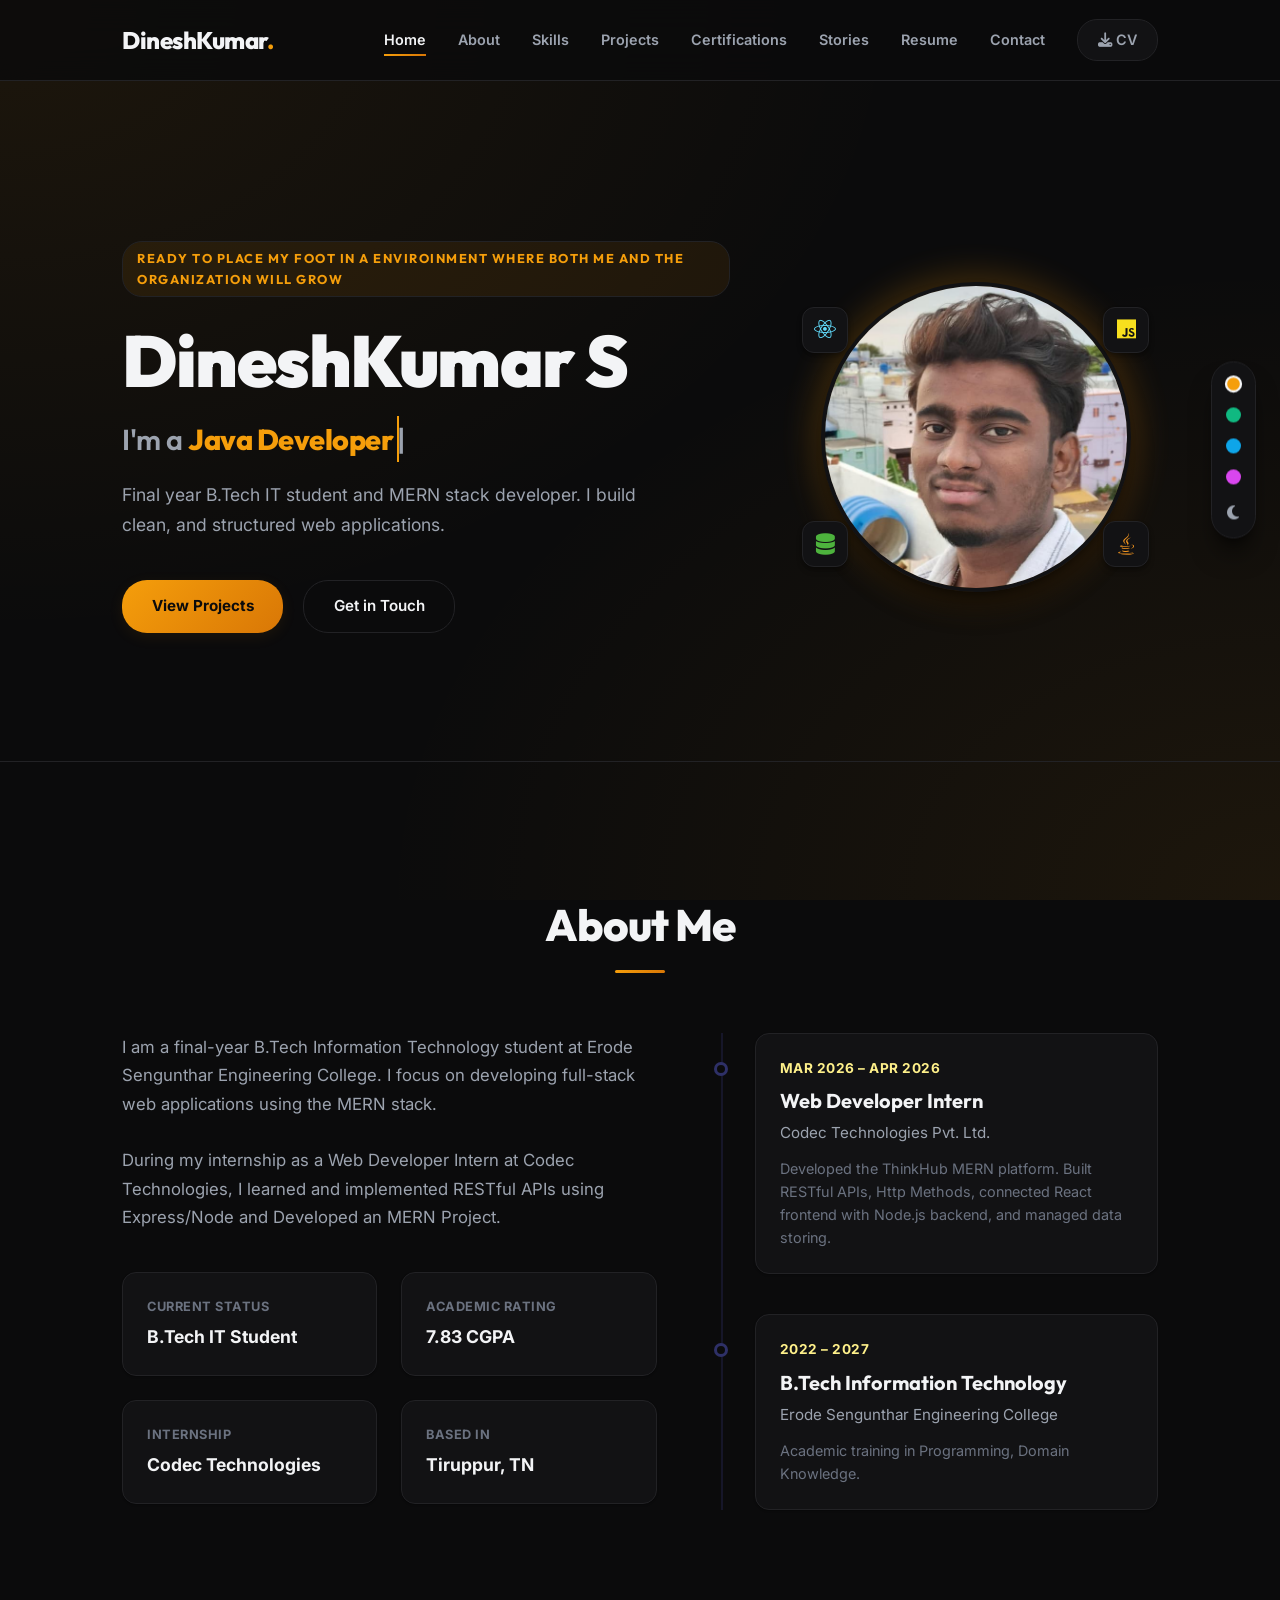
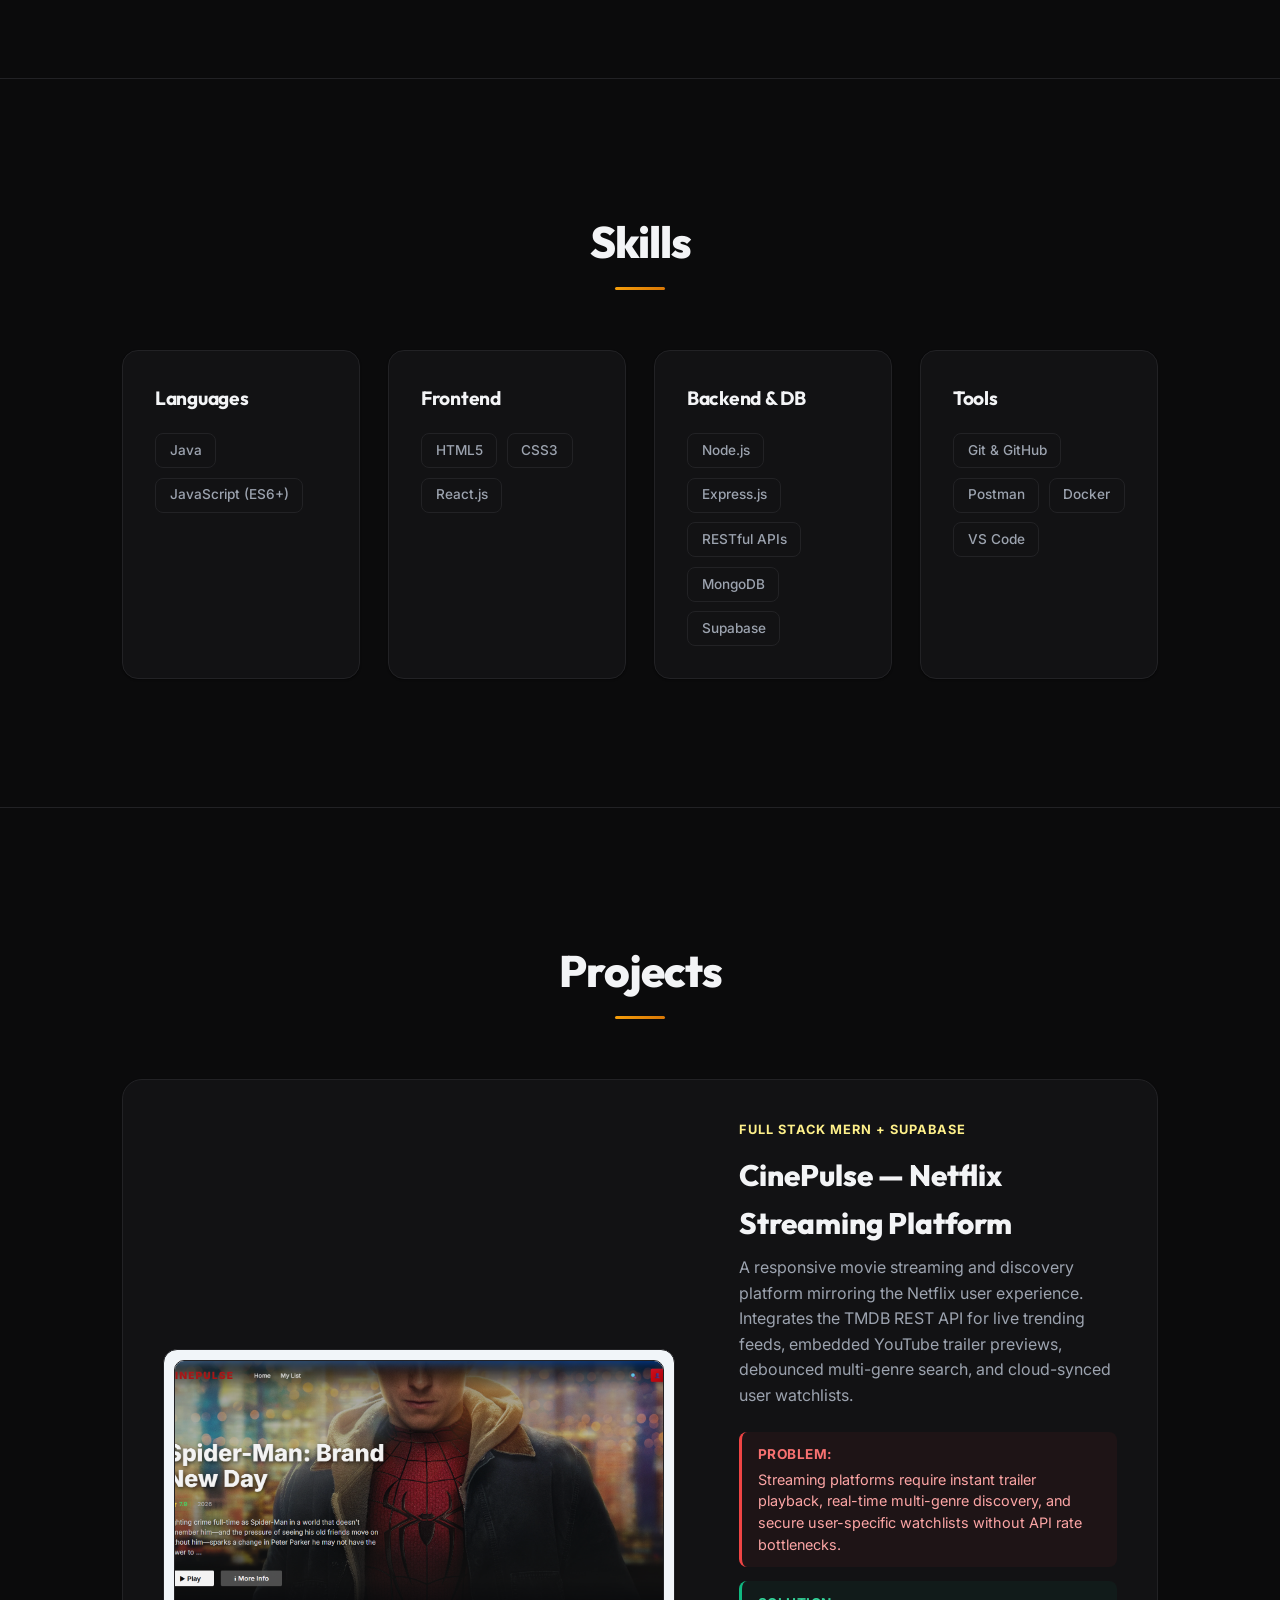
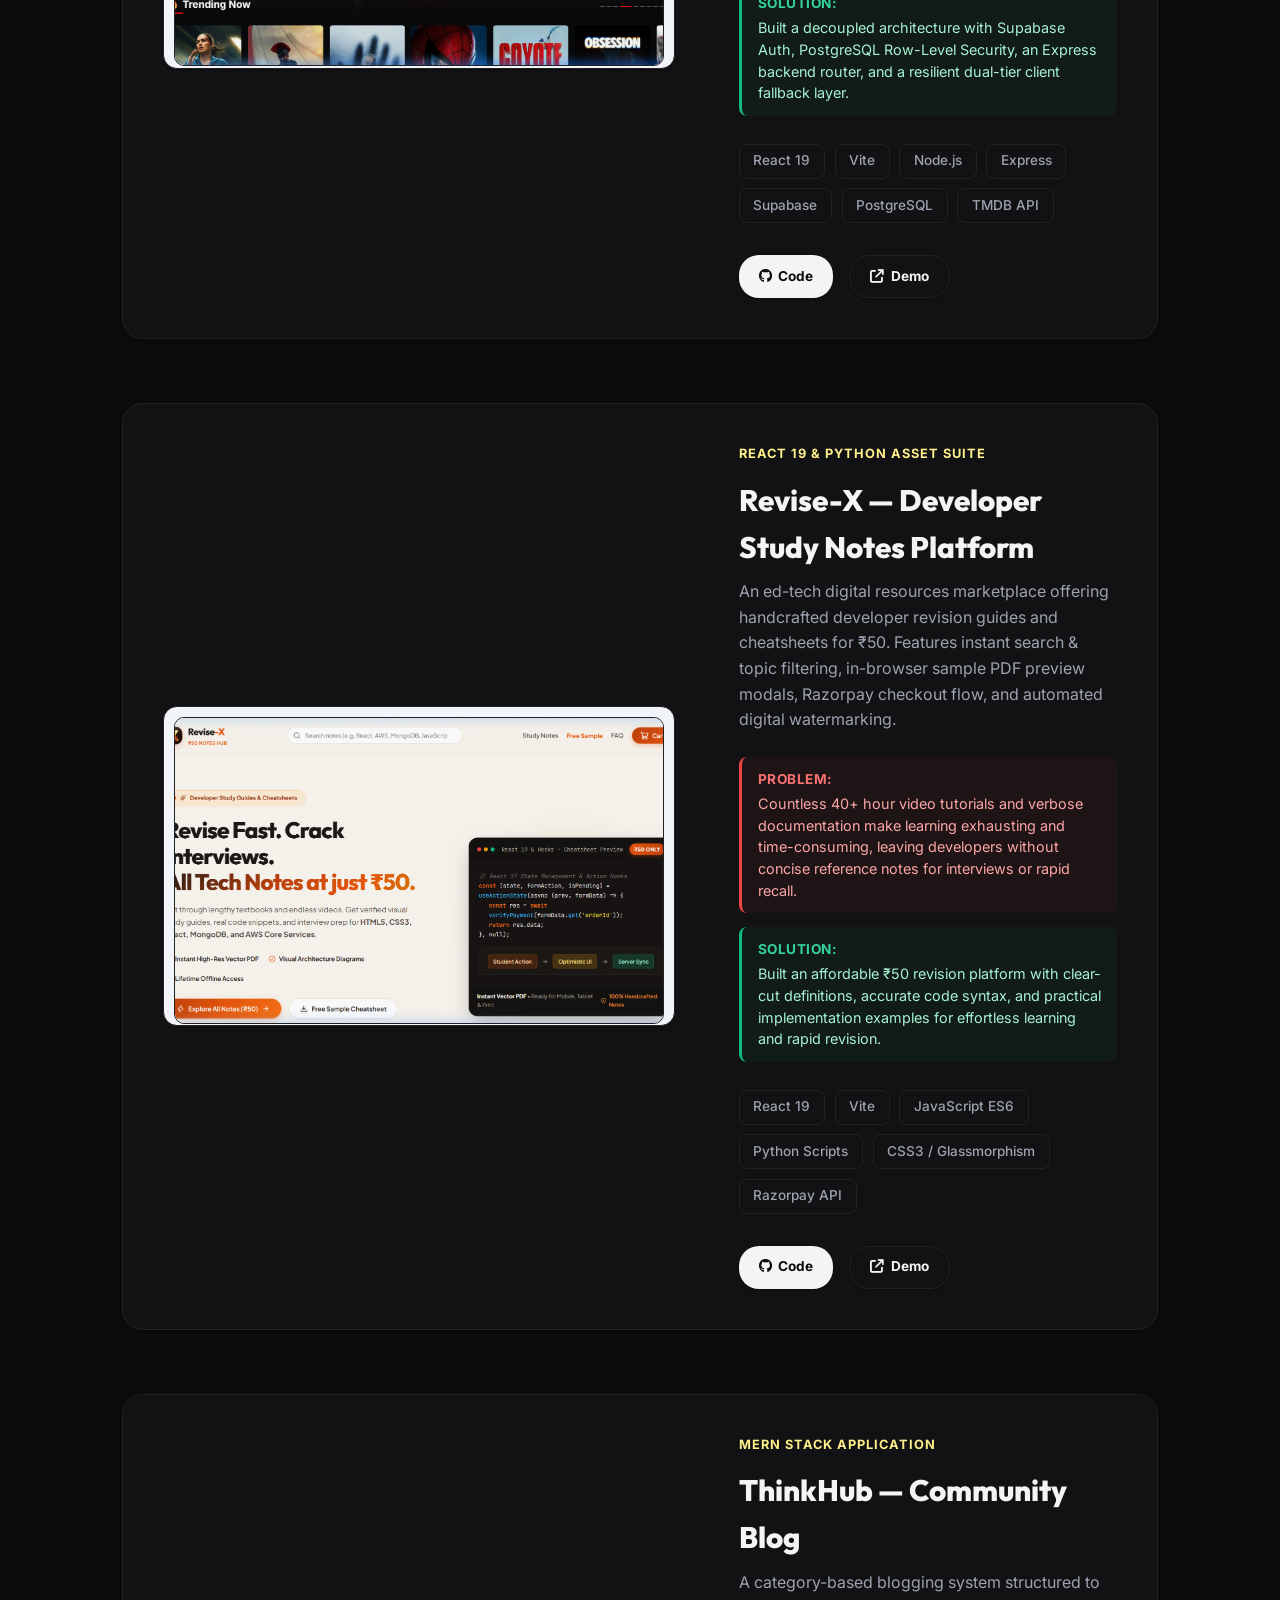
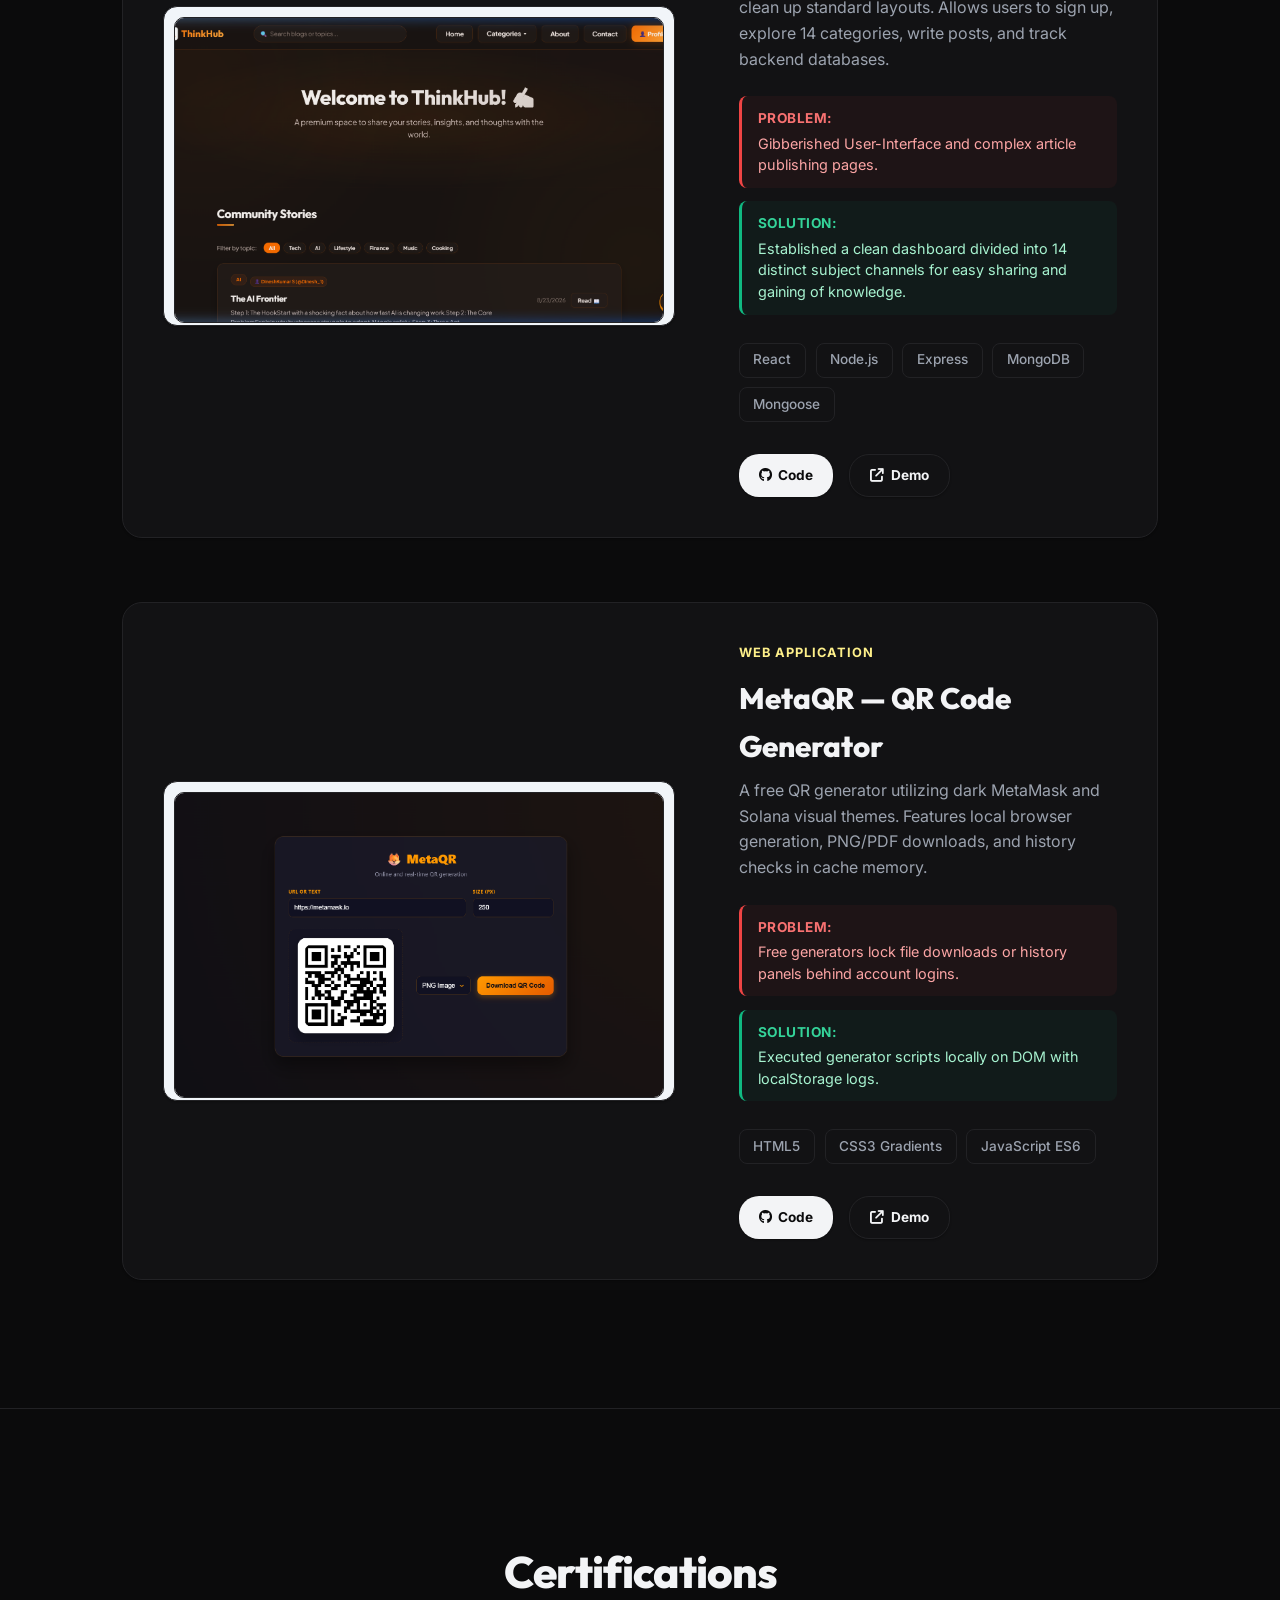
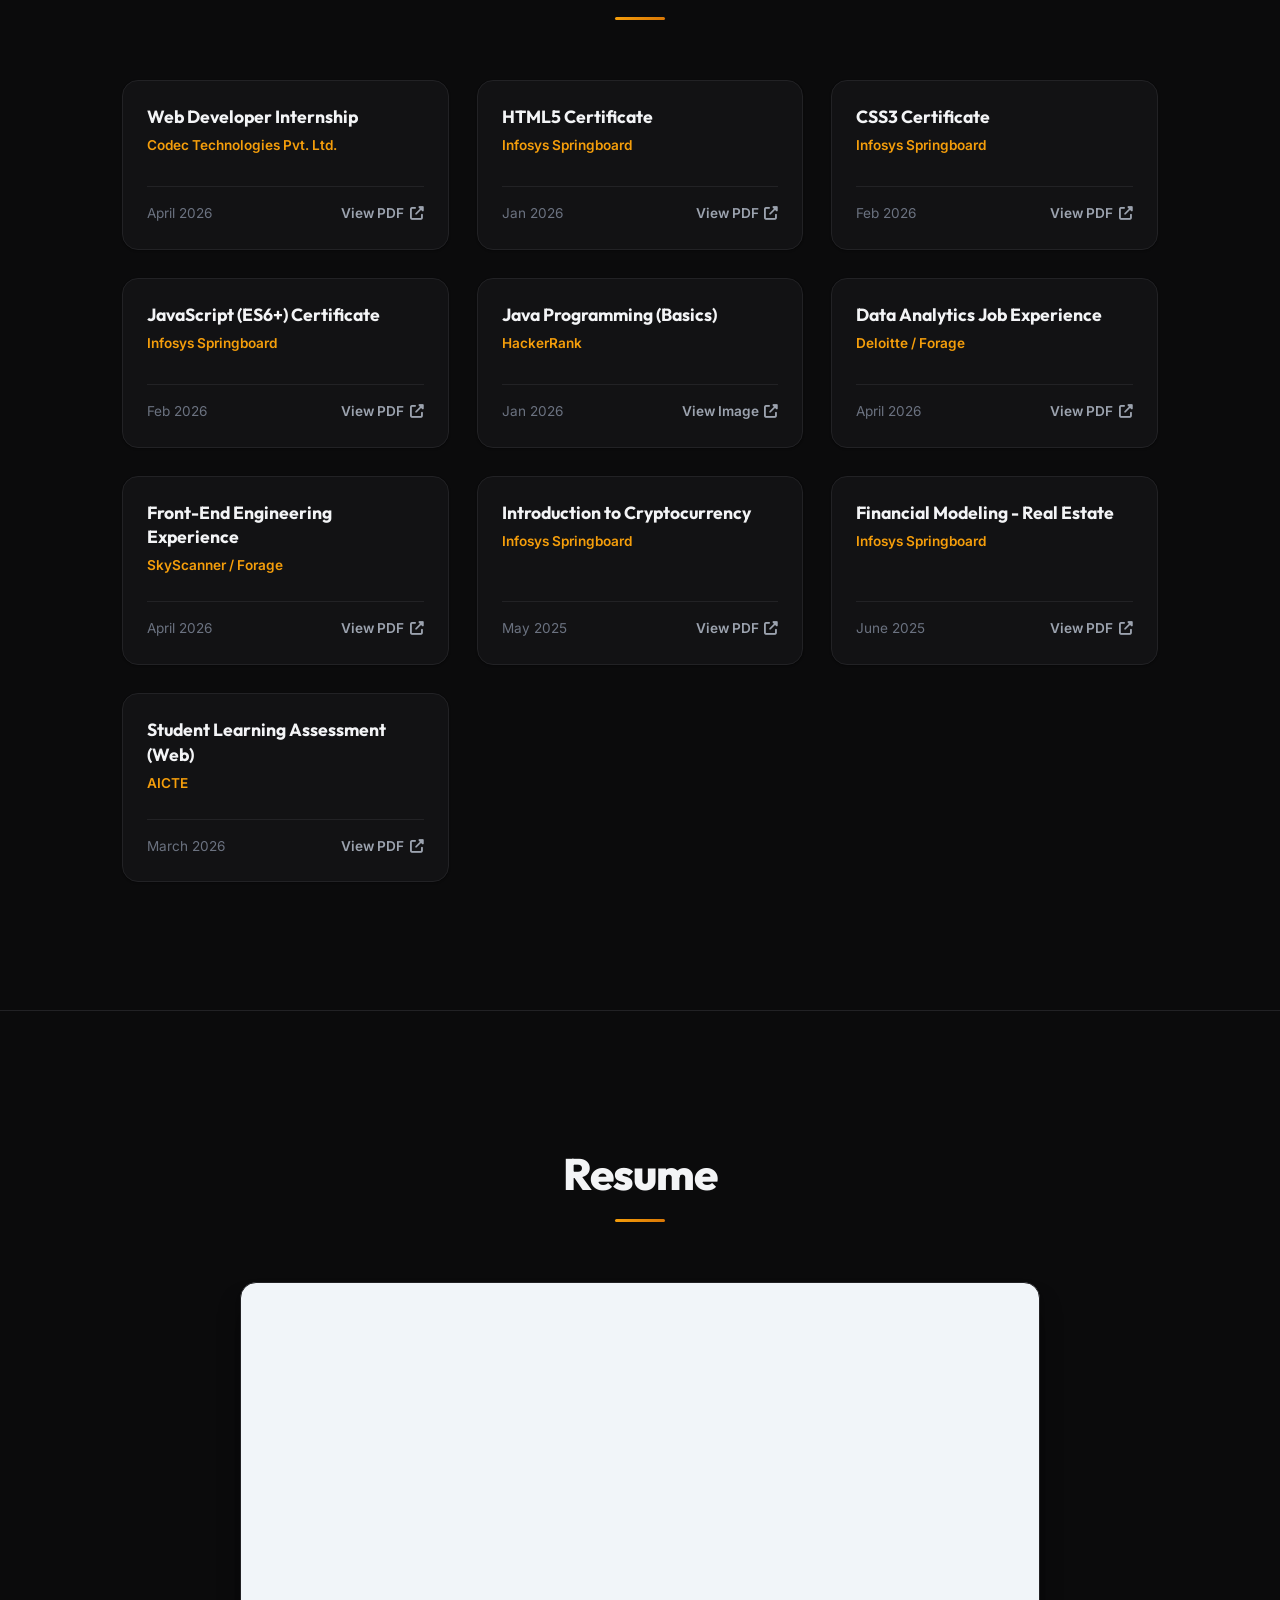
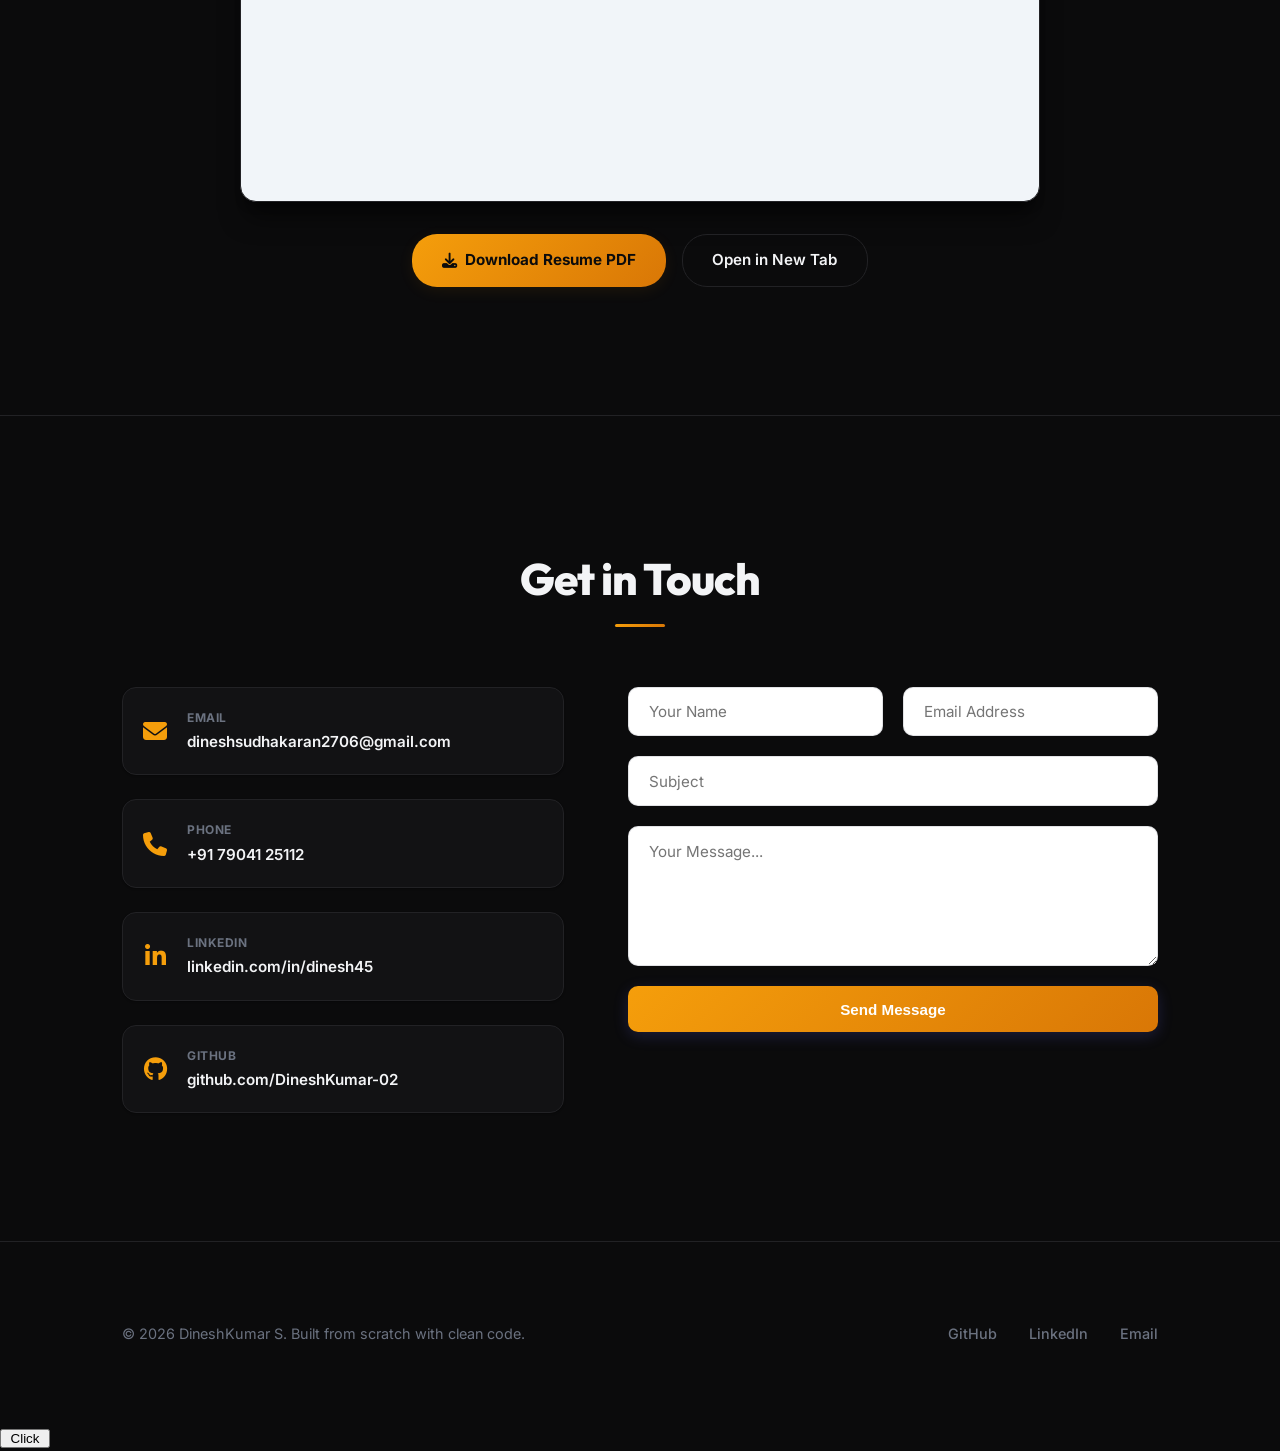
==== commit 491183f1: "feat: add CinePulse and Revise-X projects with screenshots, detailed case studies, and updated docum" ====
--- a/index.html
+++ b/index.html
@@ -15,9 +15,10 @@
   <link rel="icon" type="image/png" href="./assets/images/Dinesh-Passport Size Photo.jpeg">
   <link rel="stylesheet" href="./style.css">
   <link rel="stylesheet" href="https://cdnjs.cloudflare.com/ajax/libs/font-awesome/6.4.0/css/all.min.css">
+
 </head>
 
-<body>
+<body> 
   
 
   <!-- Sticky Header Navigation -->
@@ -66,7 +67,23 @@
       </div>
 
       <div class="hero-img-wrap">
-        <img src="./assets/images/Dinesh-Passport Size Photo.jpeg" alt="DineshKumar S" class="hero-img">
+        <div class="hero-img-container">
+          <img src="./assets/images/image.png" alt="DineshKumar S" class="hero-img">
+          
+          <!-- Floating Technology Badges -->
+          <div class="floating-badge badge-1" title="React.js">
+            <i class="fa-brands fa-react" style="color: #61dbfb;"></i>
+          </div>
+          <div class="floating-badge badge-2" title="JavaScript">
+            <i class="fa-brands fa-js" style="color: #f7df1e;"></i>
+          </div>
+          <div class="floating-badge badge-3" title="MongoDB">
+            <i class="fa-solid fa-database" style="color: #4db33d;"></i>
+          </div>
+          <div class="floating-badge badge-4" title="Java SE">
+            <i class="fa-brands fa-java" style="color: #f89820;"></i>
+          </div>
+        </div>
       </div>
     </div>
   </section>
@@ -194,14 +211,103 @@
 
       <div class="project-list">
 
+        <!-- CinePulse Project -->
+        <div class="project-item">
+          <div class="project-media">
+            <div class="project-img-grid">
+              <img src="./assets/project-images/cinepulse/home_page.png" alt="CinePulse Netflix Streaming Platform" class="span-2">
+              <img src="./assets/project-images/cinepulse/login_page.png" alt="CinePulse Authentication Portal">
+              <img src="./assets/project-images/cinepulse/signup_page.png" alt="CinePulse User Registration">
+            </div>
+          </div>
+
+          <div class="project-info">
+            <div class="project-meta">Full Stack MERN + Supabase</div>
+            <h3>CinePulse — Netflix Streaming Platform</h3>
+            <p class="project-desc">
+              A responsive movie streaming and discovery platform mirroring the Netflix user experience. Integrates the TMDB REST API for live trending feeds, embedded YouTube trailer previews, debounced multi-genre search, and cloud-synced user watchlists.
+            </p>
+
+            <div class="project-ps">
+              <div class="ps-box prob">
+                <strong>Problem:</strong> Streaming platforms require instant trailer playback, real-time multi-genre discovery, and secure user-specific watchlists without API rate bottlenecks.
+              </div>
+              <div class="ps-box sol">
+                <strong>Solution:</strong> Built a decoupled architecture with Supabase Auth, PostgreSQL Row-Level Security, an Express backend router, and a resilient dual-tier client fallback layer.
+              </div>
+            </div>
+
+            <div class="project-tags">
+              <span class="skill-tag">React 19</span>
+              <span class="skill-tag">Vite</span>
+              <span class="skill-tag">Node.js</span>
+              <span class="skill-tag">Express</span>
+              <span class="skill-tag">Supabase</span>
+              <span class="skill-tag">PostgreSQL</span>
+              <span class="skill-tag">TMDB API</span>
+            </div>
+
+            <div class="project-links">
+              <a href="https://github.com/DineshKumar-02/netflix-clone" class="btn-sm-primary" target="_blank"><i
+                  class="fa-brands fa-github"></i> Code</a>
+              <a href="https://netflix-clone-frontend-4dsa.onrender.com" class="btn-sm-secondary"
+                target="_blank"><i class="fa-solid fa-arrow-up-right-from-square"></i> Demo</a>
+            </div>
+          </div>
+        </div>
+
+        <!-- Revise-X Project -->
+        <div class="project-item">
+          <div class="project-media">
+            <div class="project-img-grid">
+              <img src="./assets/project-images/revisex/home_page.png" alt="Revise-X Platform Dashboard" class="span-2">
+              <img src="./assets/project-images/revisex/catalog_page.png" alt="Revise-X Developer Notes Catalog">
+              <img src="./assets/project-images/revisex/preview_page.png" alt="Revise-X Sample Notes PDF Viewer">
+            </div>
+          </div>
+
+          <div class="project-info">
+            <div class="project-meta">React 19 & Python Asset Suite</div>
+            <h3>Revise-X — Developer Study Notes Platform</h3>
+            <p class="project-desc">
+              An ed-tech digital resources marketplace offering handcrafted developer revision guides and cheatsheets for ₹50. Features instant search & topic filtering, in-browser sample PDF preview modals, Razorpay checkout flow, and automated digital watermarking.
+            </p>
+
+            <div class="project-ps">
+              <div class="ps-box prob">
+                <strong>Problem:</strong> Countless 40+ hour video tutorials and verbose documentation make learning exhausting and time-consuming, leaving developers without concise reference notes for interviews or rapid recall.
+              </div>
+              <div class="ps-box sol">
+                <strong>Solution:</strong> Built an affordable ₹50 revision platform with clear-cut definitions, accurate code syntax, and practical implementation examples for effortless learning and rapid revision.
+              </div>
+            </div>
+
+            <div class="project-tags">
+              <span class="skill-tag">React 19</span>
+              <span class="skill-tag">Vite</span>
+              <span class="skill-tag">JavaScript ES6</span>
+              <span class="skill-tag">Python Scripts</span>
+              <span class="skill-tag">CSS3 / Glassmorphism</span>
+              <span class="skill-tag">Razorpay API</span>
+            </div>
+
+            <div class="project-links">
+              <a href="https://github.com/DineshKumar-02/REVISE-X-PROJECT" class="btn-sm-primary" target="_blank"><i
+                  class="fa-brands fa-github"></i> Code</a>
+              <a href="https://github.com/DineshKumar-02/REVISE-X-PROJECT" class="btn-sm-secondary"
+                target="_blank"><i class="fa-solid fa-arrow-up-right-from-square"></i> Demo</a>
+            </div>
+          </div>
+        </div>
+
         <!-- ThinkHub Project -->
         <div class="project-item">
           <div class="project-media">
-            <div class="project-img-grid">
-              <img src="./assets/project-images/thinkhub/Main page topics.png" alt="ThinkHub Topic categories"
-                class="span-2">
-              <img src="./assets/project-images/thinkhub/topic post.png" alt="ThinkHub Posts list">
-              <img src="./assets/project-images/thinkhub/backend.png" alt="ThinkHub server file code">
+            <div class="project-img-grid"> 
+              <img src="./Projects/Thinkhub/Project Screenshots/home_page.png" alt="ThinkHub Home Page" class="span-2">
+              <img src="./Projects/Thinkhub/Project Screenshots/profile_page.png" alt="ThinkHub Profile page">
+              <img src="./Projects/Thinkhub/Project Screenshots/signup_page.png" alt="ThinkHub validation page">
+              <img src="./Projects/Thinkhub/Project Screenshots/topic_page.png" alt="ThinkHub topic and categories page">
             </div>
           </div>
 
@@ -505,6 +611,22 @@
   </div>
 
   <script src="./script.js"></script>
+
+  <button onclick="col()" class="but" style="border-style:solid11; width: 50px;">Click</button>
+
+  <script>
+    function col() {
+
+    if (document.body.style.backgroundColor === "black") {
+        document.body.style.backgroundColor = "white";
+    } 
+    else {
+        document.body.style.backgroundColor = "black";
+        document.getElementsByClassName("hero-h1")[0].style.color = "black";
+       }
+}
+
+  </script>
 </body>
 
 </html>
--- a/style.css
+++ b/style.css
@@ -1,37 +1,119 @@
 @import url('https://fonts.googleapis.com/css2?family=Inter:wght@300;400;500;600;700&family=Outfit:wght@400;500;600;700;800;900&display=swap');
 
 :root {
-  --bg: #09090b;
-  --surface: #18181b;
-  --surface-hover: #27272a;
-  --border: #27272a;
-  --border-hover: #3f3f46;
-  
-  --accent: #ffffff;
-  --accent-light: #fafafa;
-  --accent-glow: rgba(255, 255, 255, 0.04);
-  --accent-gradient: linear-gradient(135deg, #ffffff 0%, #a1a1aa 100%);
-  --accent-gradient-hover: linear-gradient(135deg, #f4f4f5 0%, #71717a 100%);
-  
-  --text: #fafafa;
-  --text-muted: #d4d4d8;
-  --text-dim: #71717a;
-  
+  /* Core dark theme colors */
+  --bg-dark: #0b0b0c;
+  --surface-dark: #121214;
+  --surface-hover-dark: #1c1c1f;
+  --border-dark: #222225;
+  --border-hover-dark: #323237;
+  --text-dark: #f3f4f6;
+  --text-muted-dark: #9ca3af;
+  --text-dim-dark: #6b7280;
+  --glass-bg-dark: rgba(11, 11, 12, 0.85);
+  --glass-border-dark: #222225;
+
+  /* Core light theme colors */
+  --bg-light: #f8fafc;
+  --surface-light: #ffffff;
+  --surface-hover-light: #f1f5f9;
+  --border-light: #e2e8f0;
+  --border-hover-light: #cbd5e1;
+  --text-light: #0f172a;
+  --text-muted-light: #475569;
+  --text-dim-light: #64748b;
+  --glass-bg-light: rgba(255, 255, 255, 0.85);
+  --glass-border-light: #e2e8f0;
+
+  /* Default theme state variables (resolves to Dark Mode + Amber Gold Accent) */
+  --bg: var(--bg-dark);
+  --surface: var(--surface-dark);
+  --surface-hover: var(--surface-hover-dark);
+  --border: var(--border-dark);
+  --border-hover: var(--border-hover-dark);
+  --text: var(--text-dark);
+  --text-muted: var(--text-muted-dark);
+  --text-dim: var(--text-dim-dark);
+  --glass-bg: var(--glass-bg-dark);
+  --glass-border: var(--glass-border-dark);
+
+  /* Default Amber Gold Accent variables */
+  --accent: #f59e0b;
+  --accent-light: #fef08a;
+  --accent-text: #0b0b0c;
+  --accent-glow: rgba(245, 158, 11, 0.08);
+  --accent-gradient: linear-gradient(135deg, #f59e0b 0%, #d97706 100%);
+  --accent-gradient-hover: linear-gradient(135deg, #fbbf24 0%, #b45309 100%);
+
   --font-display: 'Outfit', sans-serif;
   --font-body: 'Inter', sans-serif;
   
-  --shadow-sm: 0 1px 2px 0 rgba(0, 0, 0, 0.5);
-  --shadow-md: 0 4px 6px -1px rgba(0, 0, 0, 0.5), 0 2px 4px -2px rgba(0, 0, 0, 0.5);
-  --shadow-lg: 0 20px 25px -5px rgba(0, 0, 0, 0.7), 0 8px 10px -6px rgba(0, 0, 0, 0.7);
+  --shadow-sm: 0 1px 2px 0 rgba(0, 0, 0, 0.3);
+  --shadow-md: 0 4px 6px -1px rgba(0, 0, 0, 0.3), 0 2px 4px -2px rgba(0, 0, 0, 0.3);
+  --shadow-lg: 0 20px 25px -5px rgba(0, 0, 0, 0.5), 0 8px 10px -6px rgba(0, 0, 0, 0.5);
+}
+
+/* Light Theme Overrides */
+body.light-theme {
+  --bg: var(--bg-light);
+  --surface: var(--surface-light);
+  --surface-hover: var(--surface-hover-light);
+  --border: var(--border-light);
+  --border-hover: var(--border-hover-light);
+  --text: var(--text-light);
+  --text-muted: var(--text-muted-light);
+  --text-dim: var(--text-dim-light);
+  --glass-bg: var(--glass-bg-light);
+  --glass-border: var(--glass-border-light);
   
-  --glass-bg: rgba(24, 24, 27, 0.8);
-  --glass-border: #27272a;
+  /* Slightly darker shadow profiles for light mode */
+  --shadow-sm: 0 1px 2px 0 rgba(0, 0, 0, 0.05);
+  --shadow-md: 0 4px 6px -1px rgba(0, 0, 0, 0.05), 0 2px 4px -2px rgba(0, 0, 0, 0.05);
+  --shadow-lg: 0 10px 15px -3px rgba(0, 0, 0, 0.08), 0 4px 6px -4px rgba(0, 0, 0, 0.08);
+}
+
+/* Accent Color Variations */
+body.accent-gold {
+  --accent: #f59e0b;
+  --accent-light: #fef08a;
+  --accent-text: #0b0b0c;
+  --accent-glow: rgba(245, 158, 11, 0.08);
+  --accent-gradient: linear-gradient(135deg, #f59e0b 0%, #d97706 100%);
+  --accent-gradient-hover: linear-gradient(135deg, #fbbf24 0%, #b45309 100%);
+}
+
+body.accent-mint {
+  --accent: #10b981;
+  --accent-light: #a7f3d0;
+  --accent-text: #0b0b0c;
+  --accent-glow: rgba(16, 185, 129, 0.08);
+  --accent-gradient: linear-gradient(135deg, #10b981 0%, #059669 100%);
+  --accent-gradient-hover: linear-gradient(135deg, #34d399 0%, #047857 100%);
+}
+
+body.accent-cyan {
+  --accent: #0ea5e9;
+  --accent-light: #bae6fd;
+  --accent-text: #0b0b0c;
+  --accent-glow: rgba(14, 165, 233, 0.08);
+  --accent-gradient: linear-gradient(135deg, #0ea5e9 0%, #2563eb 100%);
+  --accent-gradient-hover: linear-gradient(135deg, #38bdf8 0%, #1d4ed8 100%);
+}
+
+body.accent-pink {
+  --accent: #d946ef;
+  --accent-light: #fbcfe8;
+  --accent-text: #ffffff;
+  --accent-glow: rgba(217, 70, 239, 0.08);
+  --accent-gradient: linear-gradient(135deg, #d946ef 0%, #a21caf 100%);
+  --accent-gradient-hover: linear-gradient(135deg, #e879f9 0%, #86198f 100%);
 }
 
 * {
   box-sizing: border-box;
   margin: 0;
   padding: 0;
+  transition: background-color 0.25s ease, border-color 0.25s ease, box-shadow 0.25s ease;
 }
 
 html {
@@ -41,13 +123,14 @@
 body {
   background-color: var(--bg);
   background-image: 
-    radial-gradient(at 0% 0%, rgba(255, 255, 255, 0.01) 0px, transparent 50%),
-    radial-gradient(at 100% 100%, rgba(255, 255, 255, 0.01) 0px, transparent 50%);
+    radial-gradient(at 0% 0%, var(--accent-glow) 0px, transparent 50%),
+    radial-gradient(at 100% 100%, var(--accent-glow) 0px, transparent 50%);
   background-attachment: fixed;
   color: var(--text);
   font-family: var(--font-body);
   line-height: 1.6;
   overflow-x: hidden;
+  transition: background-color 0.25s ease, color 0.25s ease;
 }
 
 ::-webkit-scrollbar {
@@ -57,7 +140,7 @@
   background: var(--bg);
 }
 ::-webkit-scrollbar-thumb {
-  background: rgba(15, 23, 42, 0.15);
+  background: var(--border);
   border-radius: 4px;
 }
 ::-webkit-scrollbar-thumb:hover {
@@ -79,7 +162,7 @@
   backdrop-filter: blur(16px);
   -webkit-backdrop-filter: blur(16px);
   border-bottom: 1px solid var(--glass-border);
-  transition: all 0.3s ease;
+  transition: background-color 0.25s ease, border-color 0.25s ease;
 }
 
 .nav-container {
@@ -96,15 +179,12 @@
   color: var(--text);
   text-decoration: none;
   letter-spacing: -0.5px;
-  background: linear-gradient(135deg, #0f172a 50%, #334155 100%);
-  -webkit-background-clip: text;
-  -webkit-text-fill-color: transparent;
+  transition: color 0.25s ease;
 }
 
 .logo span {
-  background: var(--accent-gradient);
-  -webkit-background-clip: text;
-  -webkit-text-fill-color: transparent;
+  color: var(--accent);
+  transition: color 0.25s ease;
 }
 
 .nav-links {
@@ -120,7 +200,7 @@
   font-weight: 600;
   position: relative;
   padding: 0.25rem 0;
-  transition: color 0.3s ease;
+  transition: color 0.25s ease;
 }
 
 .nav-link::after {
@@ -131,7 +211,7 @@
   width: 0;
   height: 2px;
   background: var(--accent-gradient);
-  transition: width 0.3s ease;
+  transition: width 0.25s ease;
 }
 
 .nav-link:hover::after, .nav-link.active::after {
@@ -149,13 +229,13 @@
   background: var(--surface);
   backdrop-filter: blur(4px);
   color: var(--text-muted);
-  transition: all 0.3s cubic-bezier(0.4, 0, 0.2, 1);
+  transition: all 0.25s cubic-bezier(0.4, 0, 0.2, 1);
 }
 
 .btn-cv:hover {
   background: var(--surface-hover);
-  border-color: var(--border-hover);
-  box-shadow: var(--shadow-sm);
+  border-color: var(--accent);
+  box-shadow: 0 0 10px var(--accent-glow);
   color: var(--text);
   transform: translateY(-1px);
 }
@@ -184,7 +264,7 @@
 
 .hero-grid {
   display: grid;
-  grid-template-columns: 1.2fr 0.8fr;
+  grid-template-columns: 1.25fr 0.75fr;
   gap: 4rem;
   align-items: center;
 }
@@ -195,10 +275,10 @@
 }
 
 .hero-tag {
-  background: rgba(99, 102, 241, 0.06);
-  color: var(--accent-light);
+  background: var(--accent-glow);
+  color: var(--accent);
   font-family: var(--font-display);
-  font-weight: 600;
+  font-weight: 700;
   font-size: 0.8rem;
   text-transform: uppercase;
   letter-spacing: 1.5px;
@@ -206,7 +286,8 @@
   display: inline-block;
   padding: 0.4rem 0.9rem;
   border-radius: 20px;
-  border: 1px solid rgba(99, 102, 241, 0.12);
+  border: 1px solid var(--border);
+  transition: all 0.25s ease;
 }
 
 .hero-h1 {
@@ -216,9 +297,8 @@
   line-height: 1.1;
   letter-spacing: -1.5px;
   margin-bottom: 1rem;
-  background: linear-gradient(to right, #0f172a 40%, #334155 100%);
-  -webkit-background-clip: text;
-  -webkit-text-fill-color: transparent;
+  color: var(--text);
+  transition: color 0.25s ease;
 }
 
 .hero-typewriter {
@@ -234,16 +314,15 @@
 .cursor {
   display: inline-block;
   width: 2px;
-  background-color: var(--accent-light);
+  background-color: var(--accent);
   margin-left: 4px;
   animation: blink 0.8s infinite alternate;
 }
 
 #typing-text {
-  background: var(--accent-gradient);
-  -webkit-background-clip: text;
-  -webkit-text-fill-color: transparent;
+  color: var(--accent);
   font-weight: 800;
+  transition: color 0.25s ease;
 }
 
 @keyframes blink {
@@ -266,14 +345,14 @@
 
 .btn-primary {
   background: var(--accent-gradient);
-  color: var(--bg);
+  color: var(--accent-text);
   text-decoration: none;
   font-weight: 700;
   padding: 0.85rem 1.85rem;
   border-radius: 25px;
   font-size: 0.95rem;
-  transition: all 0.3s cubic-bezier(0.4, 0, 0.2, 1);
-  box-shadow: 0 4px 15px rgba(255, 255, 255, 0.05);
+  transition: all 0.25s cubic-bezier(0.4, 0, 0.2, 1);
+  box-shadow: 0 4px 15px var(--accent-glow);
   border: none;
   cursor: pointer;
   display: inline-flex;
@@ -283,7 +362,8 @@
 
 .btn-primary:hover {
   transform: translateY(-2px);
-  box-shadow: 0 6px 20px rgba(255, 255, 255, 0.1);
+  box-shadow: 0 6px 20px var(--accent-glow);
+  background: var(--accent-gradient-hover);
 }
 
 .btn-secondary {
@@ -295,7 +375,7 @@
   border-radius: 25px;
   font-size: 0.95rem;
   background: transparent;
-  transition: all 0.3s cubic-bezier(0.4, 0, 0.2, 1);
+  transition: all 0.25s cubic-bezier(0.4, 0, 0.2, 1);
   cursor: pointer;
   display: inline-flex;
   align-items: center;
@@ -303,8 +383,8 @@
 }
 
 .btn-secondary:hover {
-  background: rgba(255, 255, 255, 0.05);
-  border-color: var(--border-hover);
+  background: var(--surface-hover);
+  border-color: var(--accent);
   transform: translateY(-2px);
   box-shadow: var(--shadow-sm);
 }
@@ -315,38 +395,111 @@
   position: relative;
 }
 
-.hero-img-wrap::before {
+.hero-img-container {
+  position: relative;
+  width: 310px;
+  height: 310px;
+}
+
+.hero-img-container::before {
   content: '';
   position: absolute;
-  top: -15px;
-  left: -15px;
-  right: -15px;
-  bottom: -15px;
+  top: -10px;
+  left: -10px;
+  right: -10px;
+  bottom: -10px;
   background: var(--accent-gradient);
   border-radius: 50%;
   z-index: -1;
-  filter: blur(20px);
-  opacity: 0.25;
+  filter: blur(15px);
+  opacity: 0.2;
   animation: pulse-glow 4s infinite alternate ease-in-out;
+  transition: background 0.3s ease;
 }
 
 @keyframes pulse-glow {
-  0% { transform: scale(0.96); opacity: 0.15; }
-  100% { transform: scale(1.04); opacity: 0.35; }
+  0% { transform: scale(0.96); opacity: 0.12; }
+  100% { transform: scale(1.04); opacity: 0.28; }
 }
 
 .hero-img {
-  width: 290px;
-  height: 290px;
+  width: 100%;
+  height: 100%;
   border-radius: 50%;
   object-fit: cover;
-  border: 4px solid #ffffff;
+  border: 4px solid var(--surface);
   box-shadow: var(--shadow-lg);
-  transition: transform 0.5s cubic-bezier(0.4, 0, 0.2, 1);
-}
-
-.hero-img:hover {
-  transform: scale(1.03) rotate(3deg);
+  transition: transform 0.5s cubic-bezier(0.4, 0, 0.2, 1), border-color 0.3s ease;
+}
+
+.hero-img-container:hover .hero-img {
+  transform: scale(1.02);
+  border-color: var(--accent);
+}
+
+/* Floating Technology Badges */
+.floating-badge {
+  position: absolute;
+  width: 46px;
+  height: 46px;
+  background: var(--surface);
+  border: 1px solid var(--border);
+  border-radius: 12px;
+  display: flex;
+  align-items: center;
+  justify-content: center;
+  font-size: 1.35rem;
+  color: var(--accent);
+  box-shadow: var(--shadow-md);
+  transition: all 0.3s cubic-bezier(0.4, 0, 0.2, 1);
+  cursor: pointer;
+  z-index: 5;
+}
+
+.floating-badge:hover {
+  background: var(--surface-hover);
+  border-color: var(--accent);
+  color: var(--text);
+  transform: translateY(-4px) scale(1.1);
+  box-shadow: 0 5px 15px var(--accent-glow);
+}
+
+.badge-1 {
+  top: 8%;
+  left: -6%;
+  animation: float-badge-1 6s ease-in-out infinite;
+}
+.badge-2 {
+  top: 8%;
+  right: -6%;
+  animation: float-badge-2 7s ease-in-out infinite;
+}
+.badge-3 {
+  bottom: 8%;
+  left: -6%;
+  animation: float-badge-3 8s ease-in-out infinite;
+}
+.badge-4 {
+  bottom: 8%;
+  right: -6%;
+  animation: float-badge-4 9s ease-in-out infinite;
+}
+
+@keyframes float-badge-1 {
+  0%, 100% { transform: translateY(0) rotate(0deg); }
+  50% { transform: translateY(-8px) rotate(5deg); }
+}
+@keyframes float-badge-2 {
+  0%, 100% { transform: translateY(0) rotate(0deg); }
+  50% { transform: translateY(8px) rotate(-6deg); }
+}
+@keyframes float-badge-3 {
+  0%, 100% { transform: translateY(0) rotate(0deg); }
+  50% { transform: translateY(-6px) rotate(-4deg); }
+}
+@keyframes float-badge-4 {
+  0%, 100% { transform: translateY(0) rotate(0deg); }
+  50% { transform: translateY(6px) rotate(6deg); }
 }
 
 /* Sections General */
@@ -360,12 +513,29 @@
   font-family: var(--font-display);
   font-size: 2.75rem;
   font-weight: 800;
-  margin-bottom: 4rem;
+  margin-bottom: 4.5rem;
   letter-spacing: -1px;
-  background: linear-gradient(135deg, #0f172a 40%, #475569 100%);
-  -webkit-background-clip: text;
-  -webkit-text-fill-color: transparent;
+  color: var(--text);
   text-align: center;
+  position: relative;
+  transition: color 0.25s ease;
+}
+
+.section-title::after {
+  content: '';
+  position: absolute;
+  bottom: -0.75rem;
+  left: 50%;
+  transform: translateX(-50%);
+  width: 50px;
+  height: 3px;
+  background: var(--accent-gradient);
+  border-radius: 2px;
+  transition: width 0.3s ease, background 0.3s ease;
+}
+
+.section-title:hover::after {
+  width: 80px;
 }
 
 /* About Section */
@@ -1355,7 +1525,7 @@
     top: 4.5rem;
     left: 0;
     width: 100%;
-    background: rgba(255, 255, 255, 0.98);
+    background: var(--surface);
     backdrop-filter: blur(16px);
     -webkit-backdrop-filter: blur(16px);
     flex-direction: column;
@@ -1402,4 +1572,86 @@
   background: rgba(239, 68, 68, 0.1);
   border: 1px solid rgba(239, 68, 68, 0.35);
   color: #ef4444;
+}
+
+/* Theme Switcher Widget Style Rules */
+.theme-switcher-pill {
+  position: fixed;
+  right: 1.5rem;
+  top: 50%;
+  transform: translateY(-50%);
+  background: var(--surface);
+  border: 1px solid var(--border);
+  padding: 0.85rem 0.6rem;
+  border-radius: 30px;
+  display: flex;
+  flex-direction: column;
+  align-items: center;
+  gap: 1rem;
+  box-shadow: var(--shadow-lg);
+  z-index: 1000;
+  backdrop-filter: blur(12px);
+  -webkit-backdrop-filter: blur(12px);
+  transition: all 0.3s cubic-bezier(0.4, 0, 0.2, 1);
+}
+
+.theme-switcher-pill:hover {
+  border-color: var(--accent);
+  box-shadow: 0 0 15px var(--accent-glow);
+}
+
+.color-dot {
+  width: 15px;
+  height: 15px;
+  border-radius: 50%;
+  cursor: pointer;
+  border: 2px solid transparent;
+  transition: transform 0.2s ease, border-color 0.2s ease;
+}
+
+.color-dot:hover {
+  transform: scale(1.25);
+}
+
+.color-dot.active {
+  border-color: var(--text);
+  transform: scale(1.15);
+}
+
+.color-dot.gold-dot { background-color: #f59e0b; }
+.color-dot.mint-dot { background-color: #10b981; }
+.color-dot.cyan-dot { background-color: #0ea5e9; }
+.color-dot.pink-dot { background-color: #d946ef; }
+
+.theme-toggle-btn {
+  background: transparent;
+  border: none;
+  color: var(--text-muted);
+  cursor: pointer;
+  font-size: 1rem;
+  display: flex;
+  align-items: center;
+  justify-content: center;
+  width: 24px;
+  height: 24px;
+  border-radius: 50%;
+  transition: all 0.2s ease;
+}
+
+.theme-toggle-btn:hover {
+  color: var(--accent);
+  background: var(--surface-hover);
+  transform: rotate(15deg);
+}
+
+@media (max-width: 768px) {
+  .theme-switcher-pill {
+    top: auto;
+    bottom: 1.5rem;
+    right: 1.5rem;
+    transform: none;
+    flex-direction: row;
+    padding: 0.6rem 0.85rem;
+    border-radius: 30px;
+  }
 }
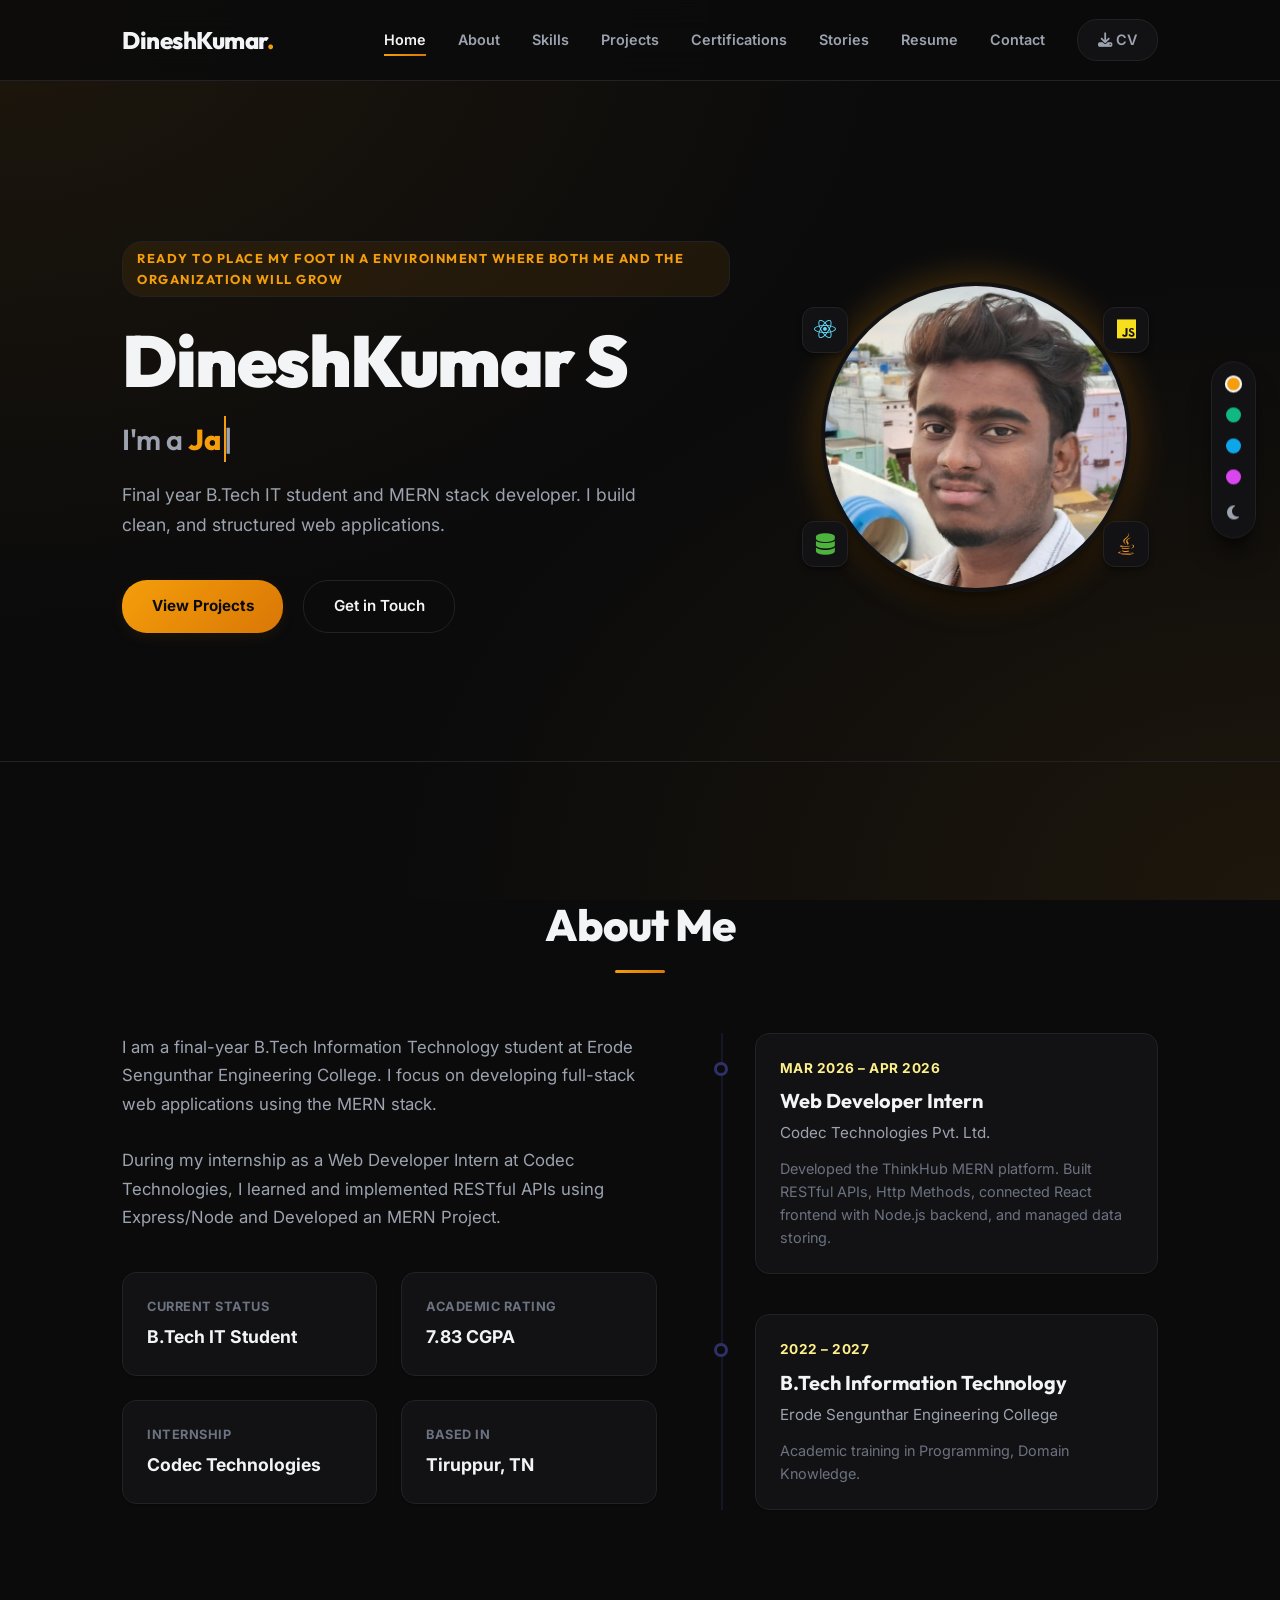
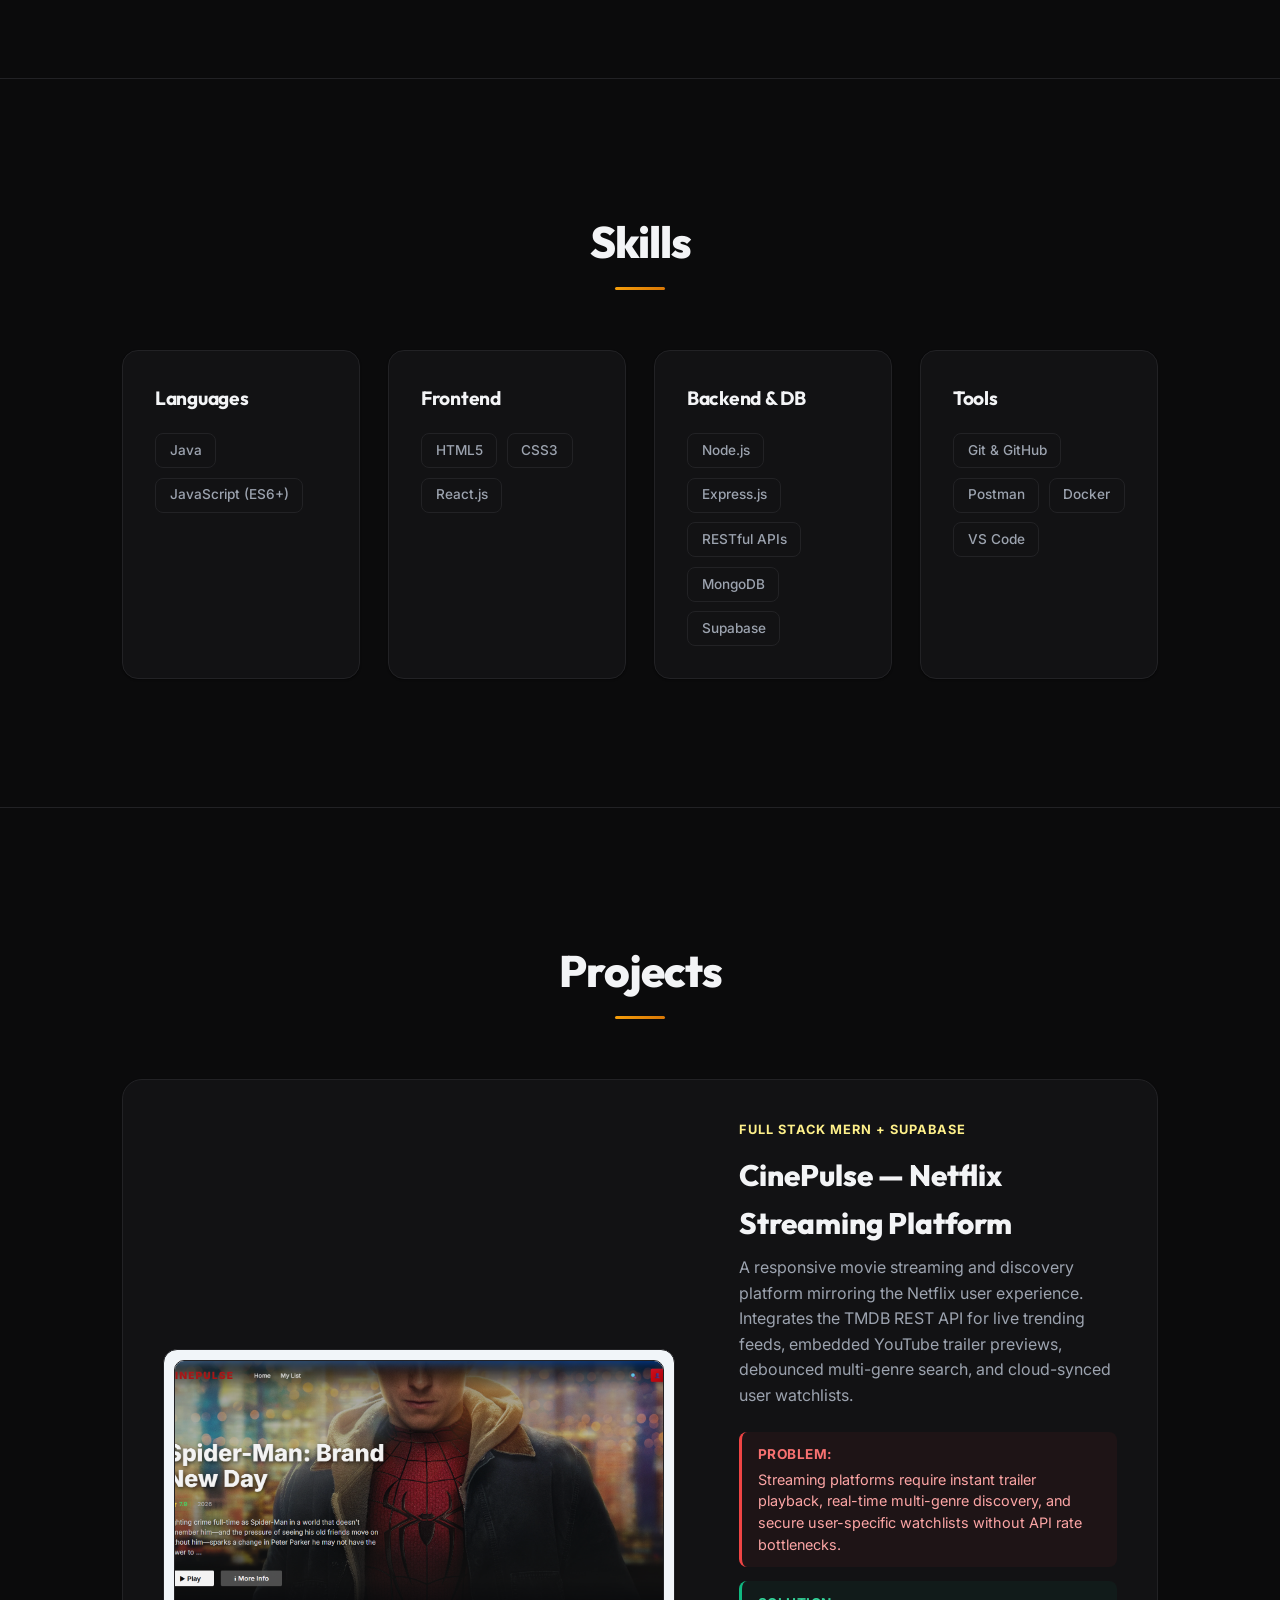
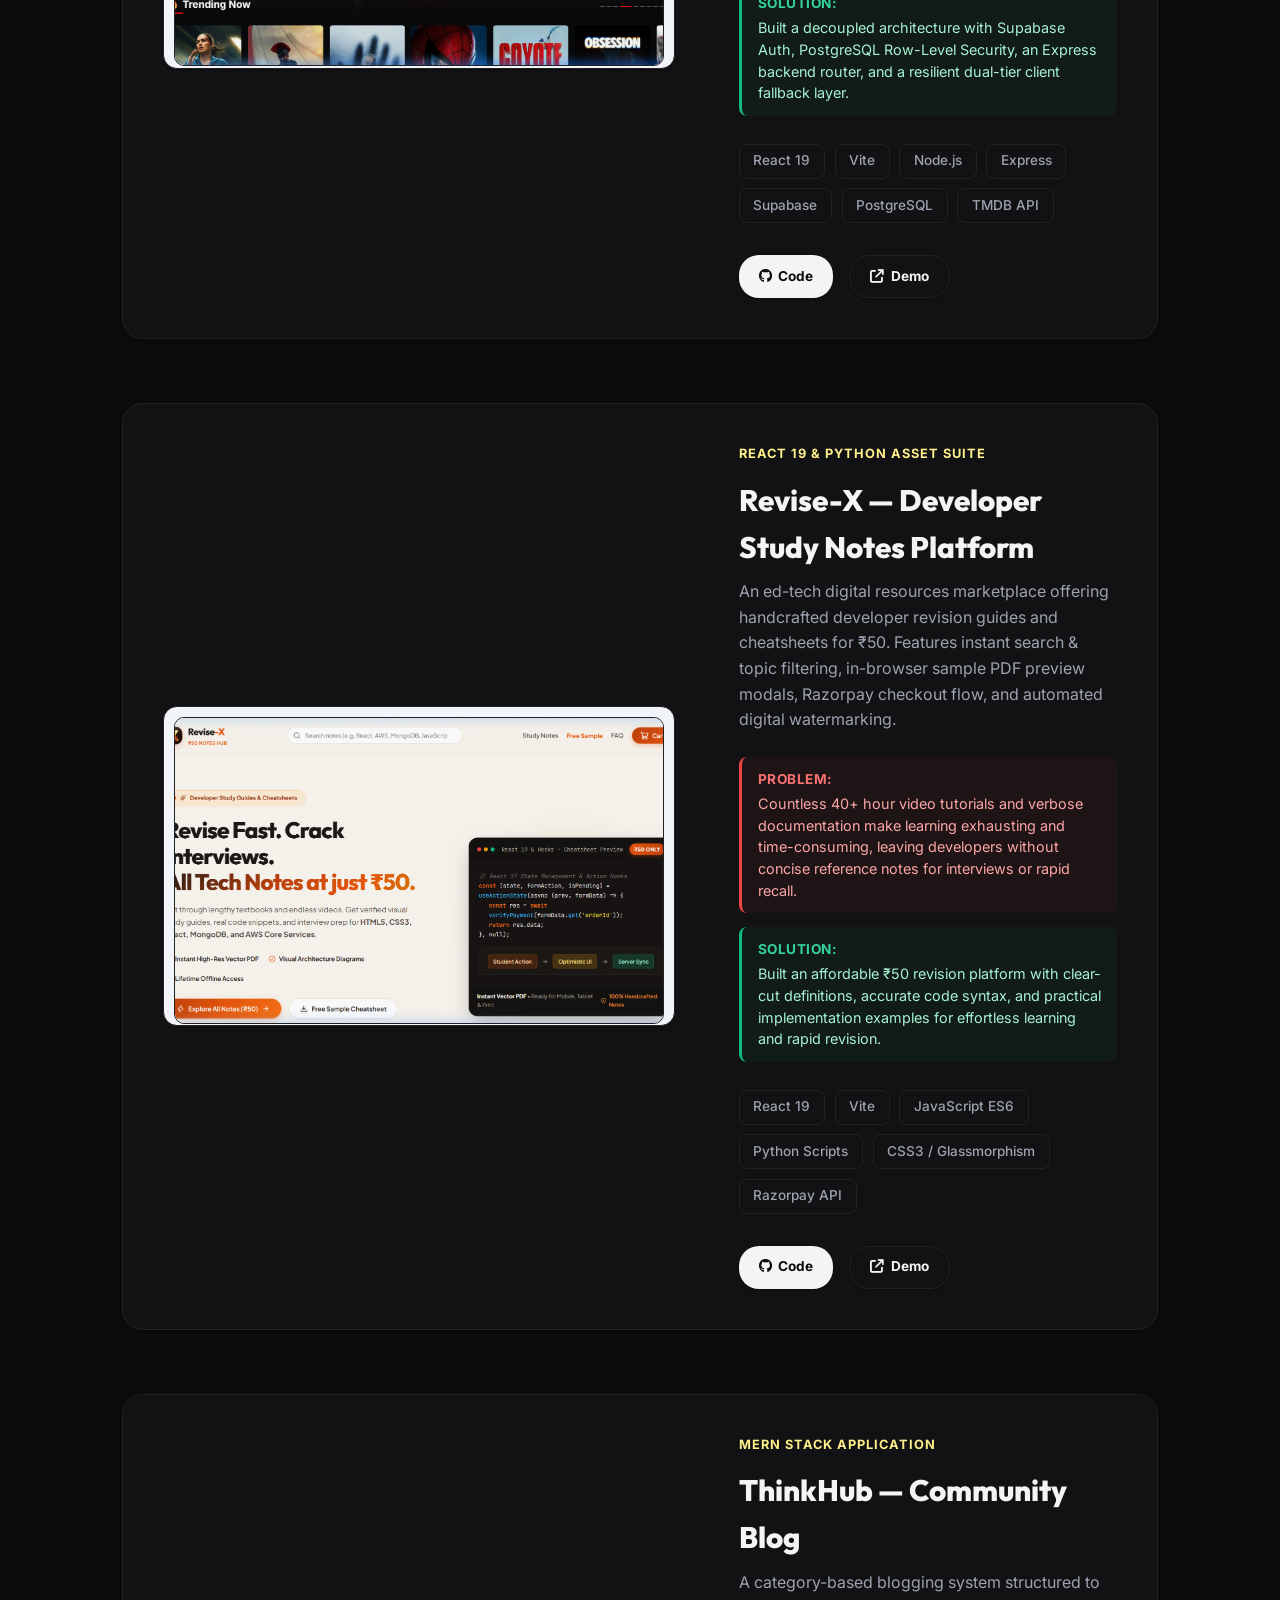
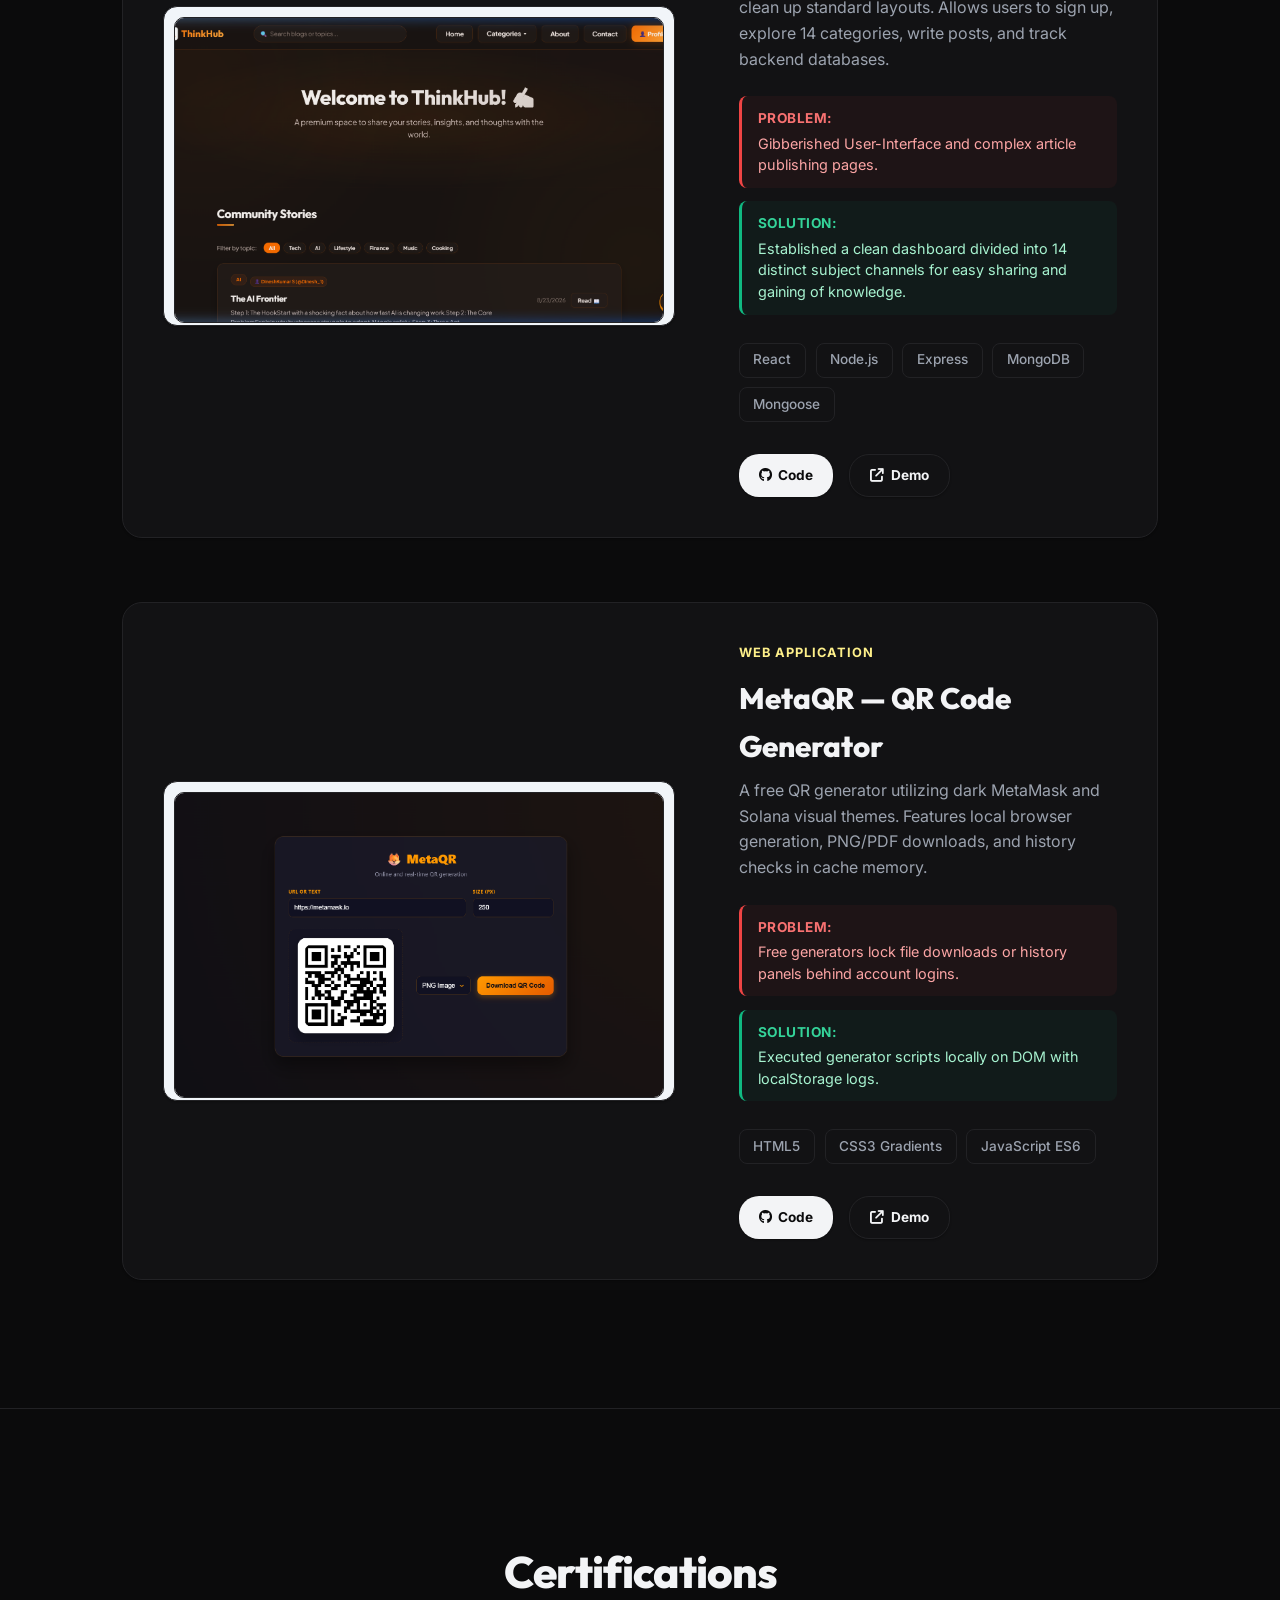
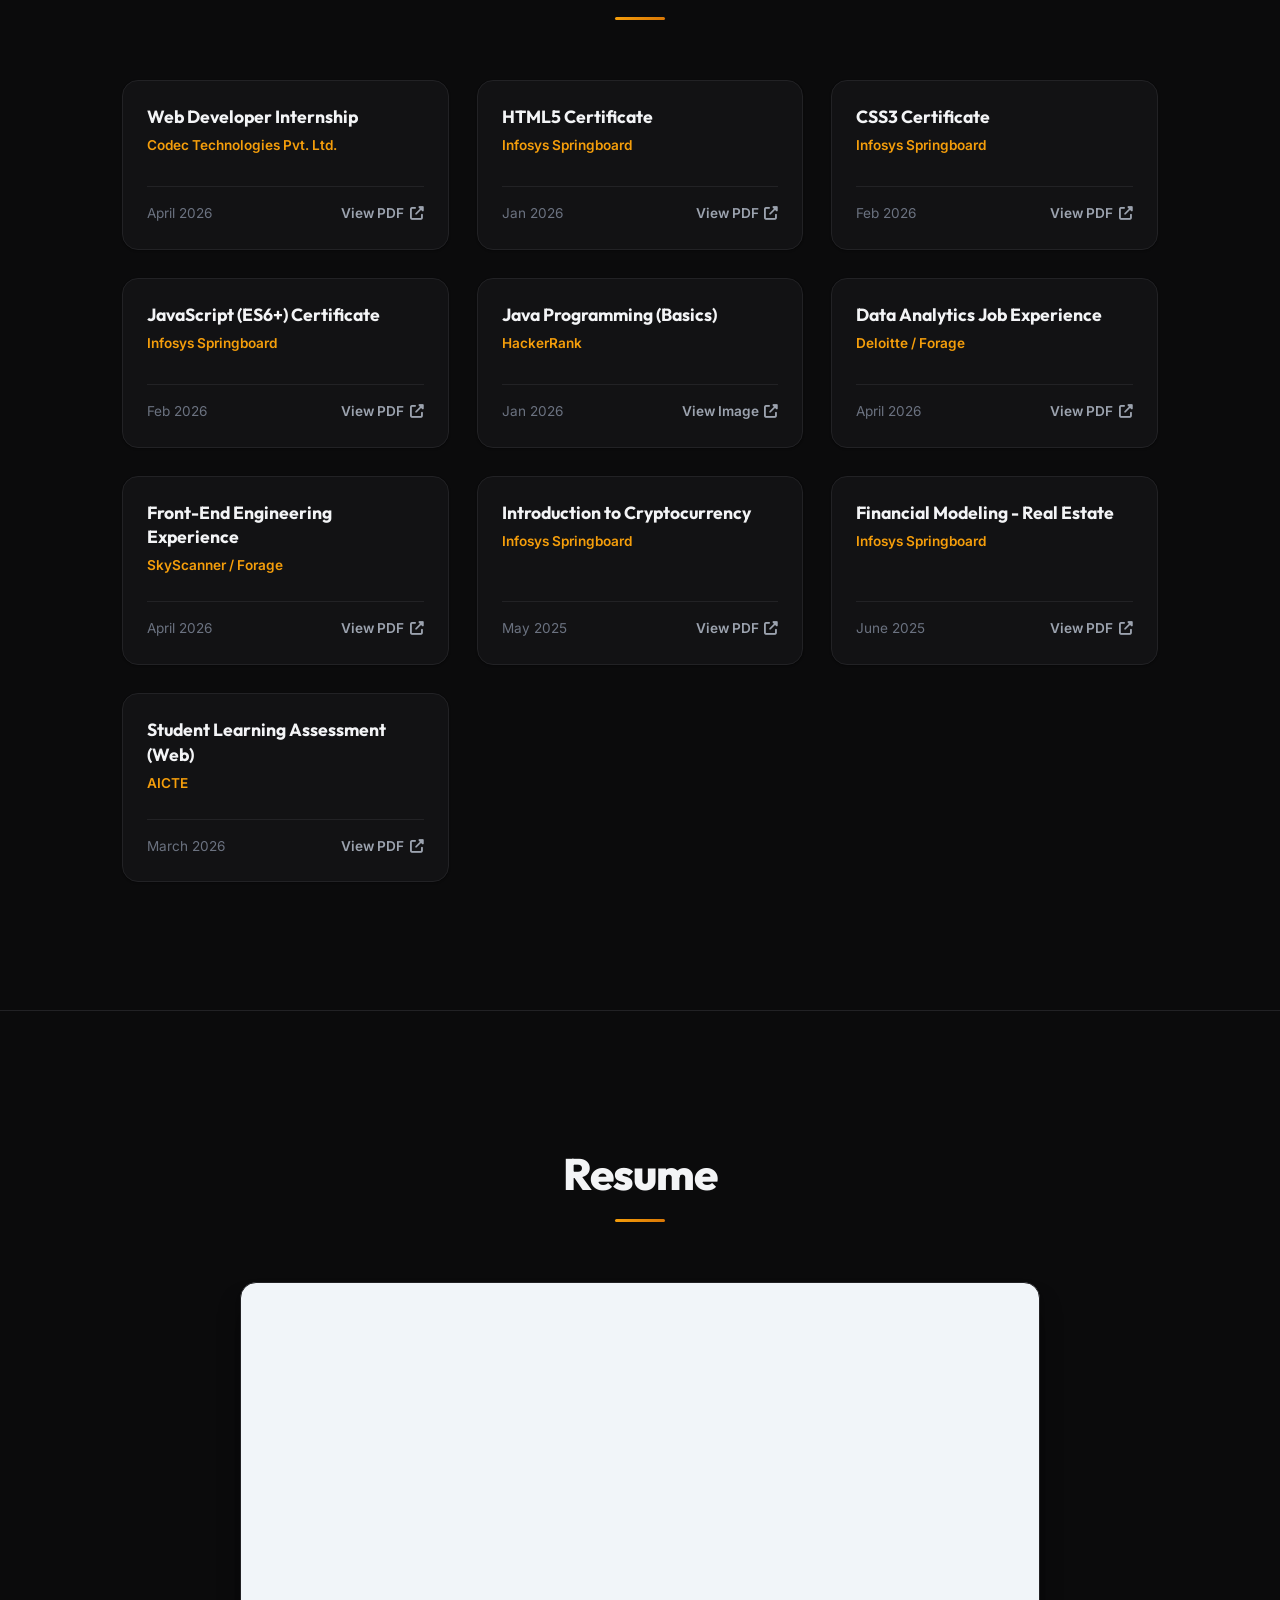
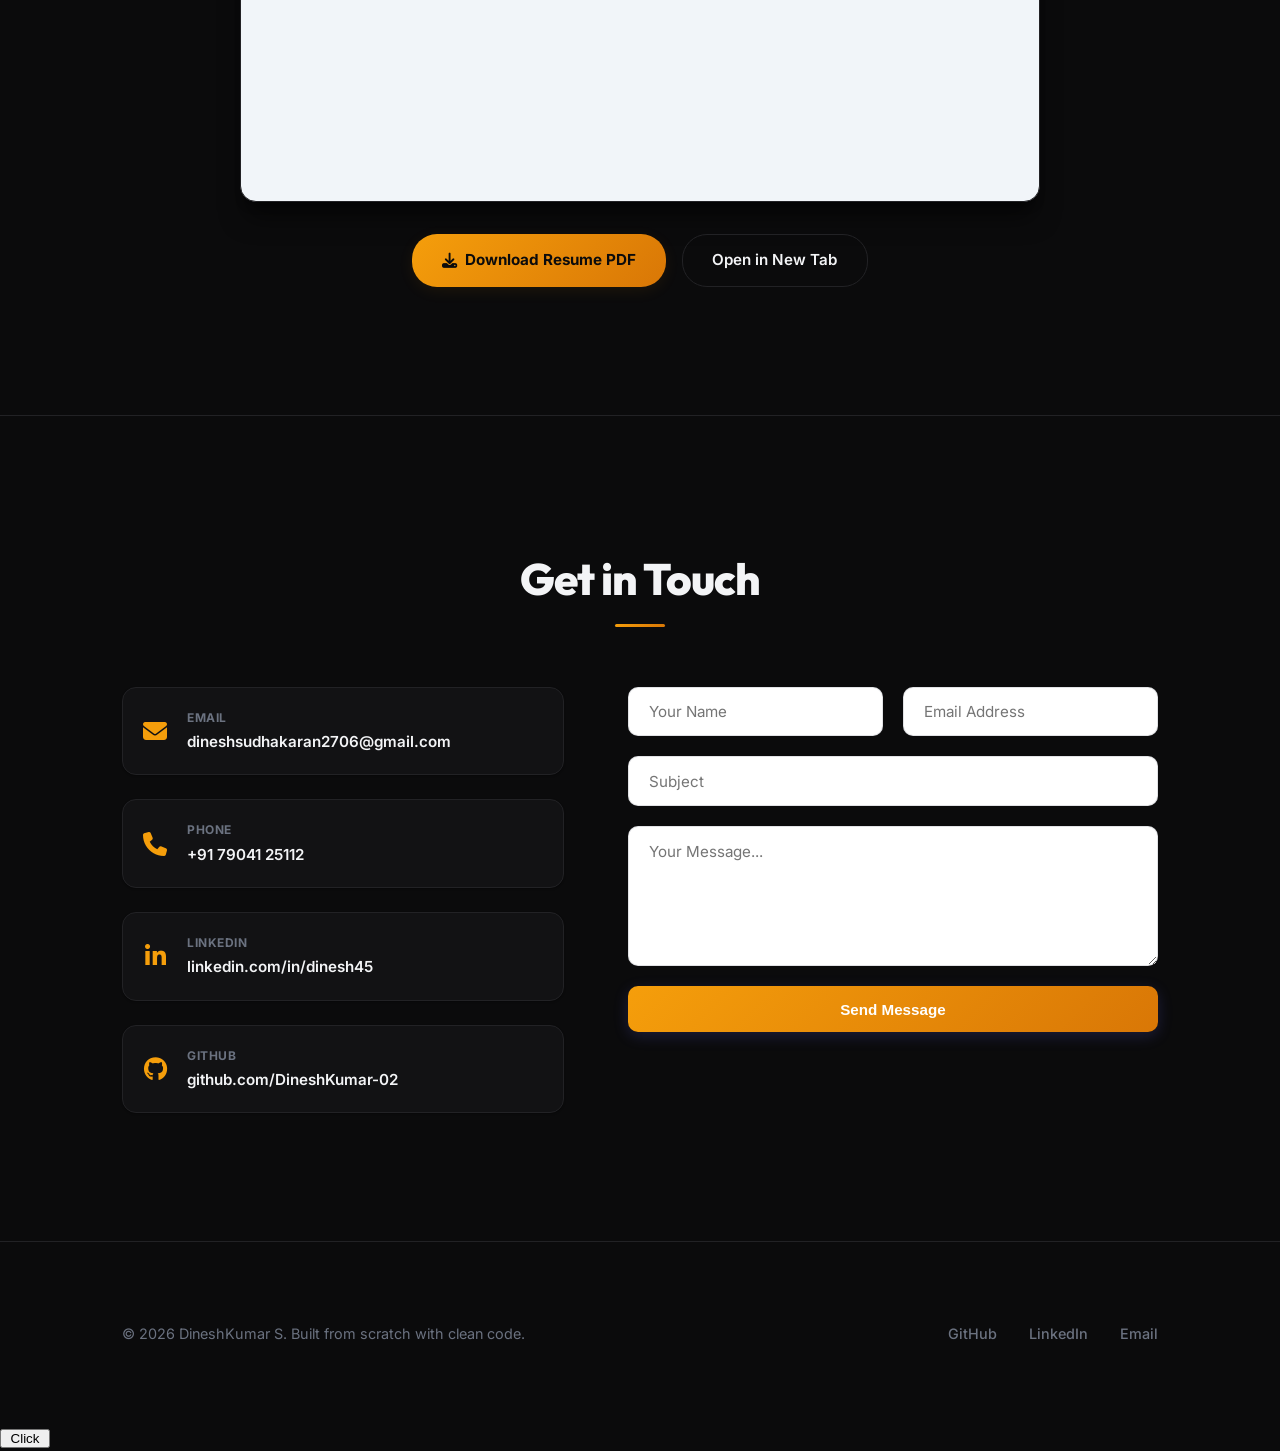
==== commit de8302e3: "feat: create Projects/Cinephile and Projects/Revise-X folders with docs and screenshots, update resu" ====
--- a/index.html
+++ b/index.html
@@ -521,7 +521,7 @@
 
       <div class="resume-box">
         <div class="resume-frame-wrap">
-          <iframe src="./assets/resume/DineshKumar_S_Resume.pdf#toolbar=0" class="resume-frame"
+          <iframe src="./assets/resume/DineshKumar_S_Resume.pdf" class="resume-frame"
             title="DineshKumar S Resume Document"></iframe>
         </div>
         <div class="project-links">
@@ -529,7 +529,7 @@
               class="fa-solid fa-download"></i> Download Resume PDF</a>
           <a href="./assets/resume/DineshKumar_S_Resume.pdf" target="_blank" class="btn-secondary">Open in New Tab</a>
         </div>
-      </div>
+      </div> 
     </div>
   </section>
 
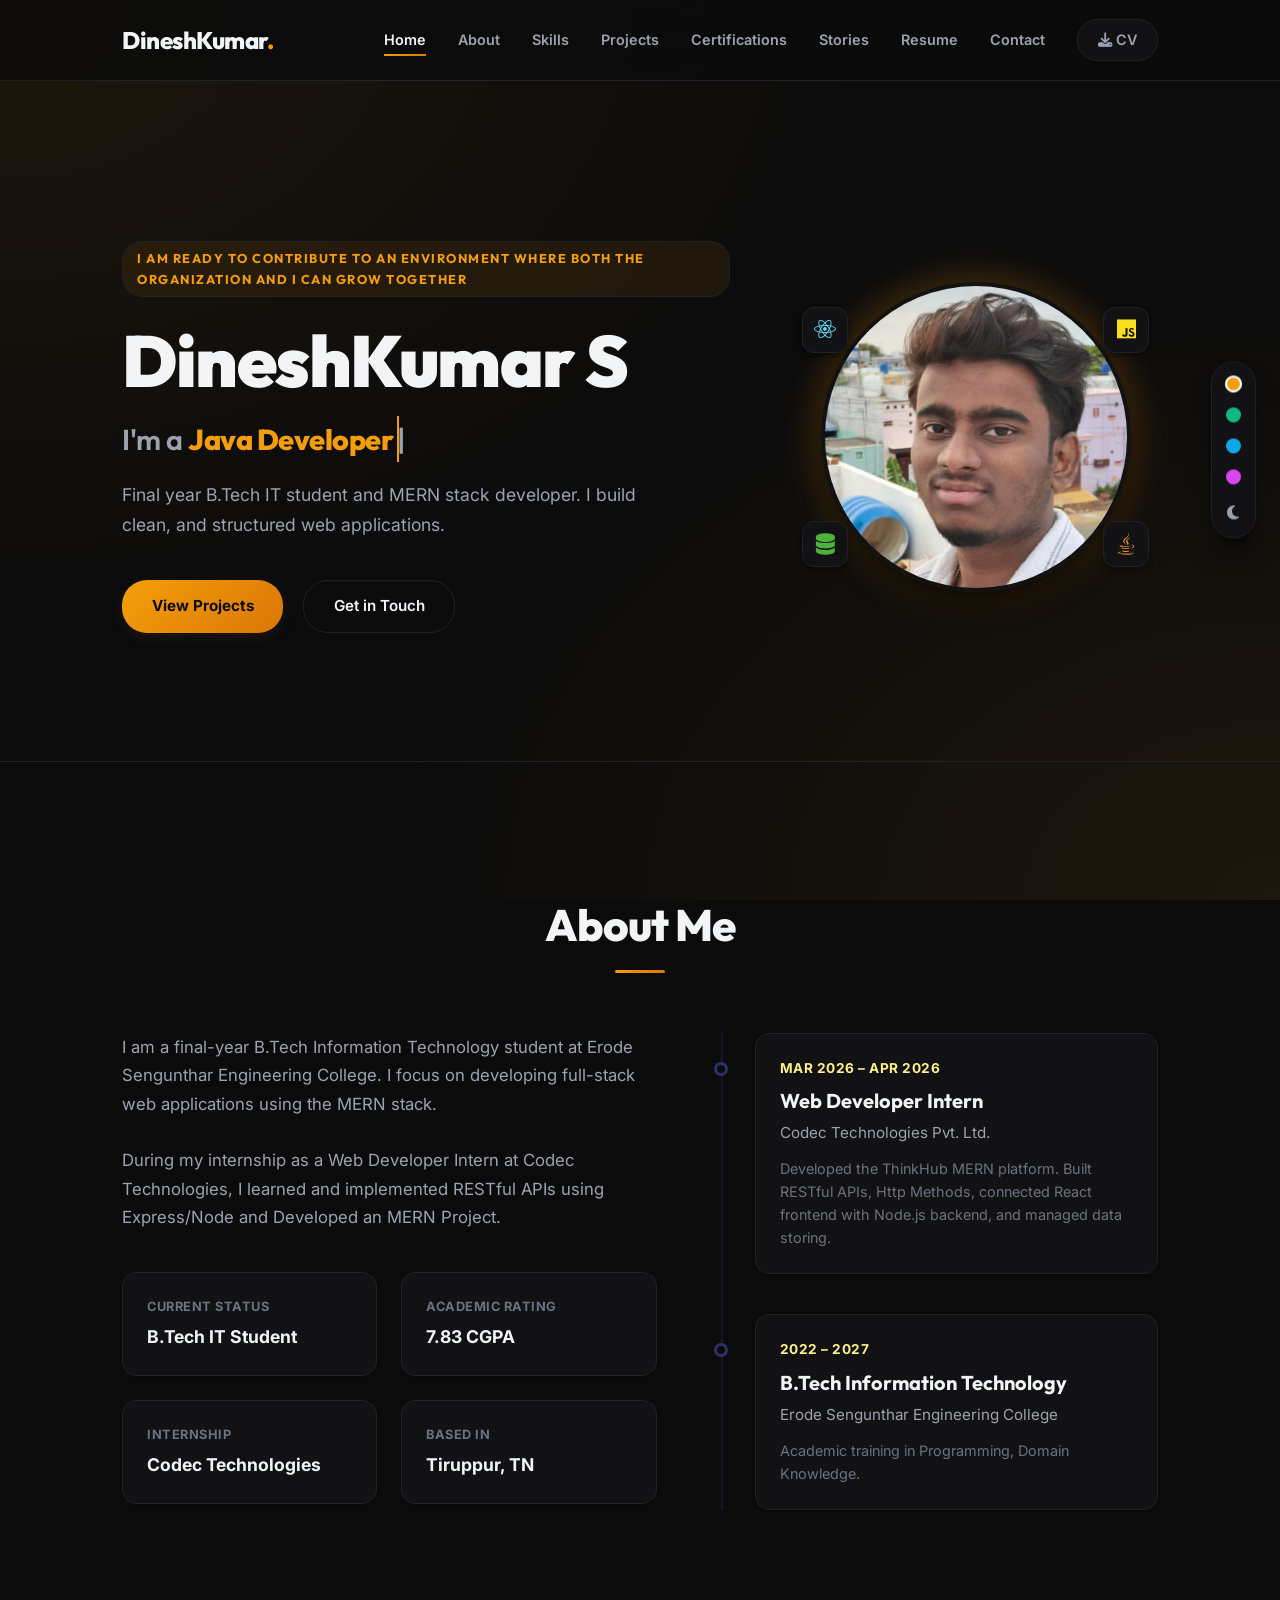
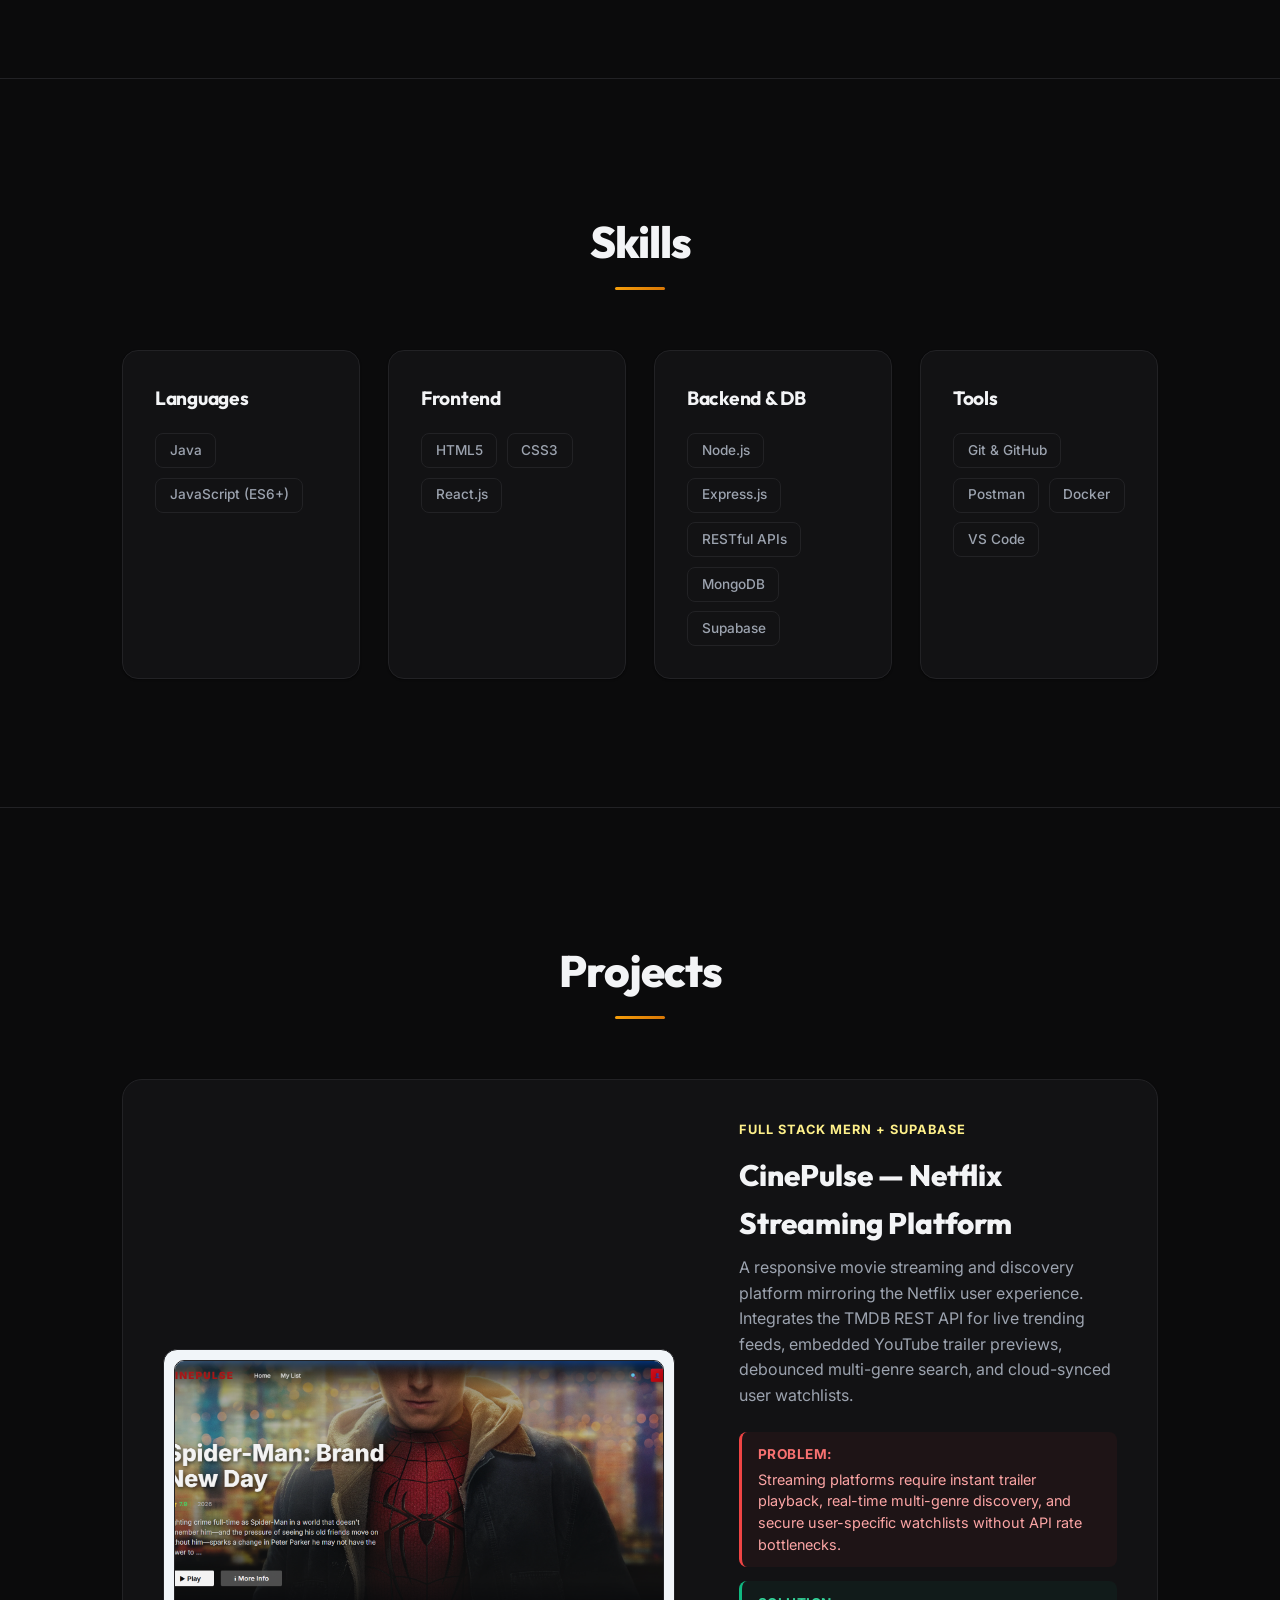
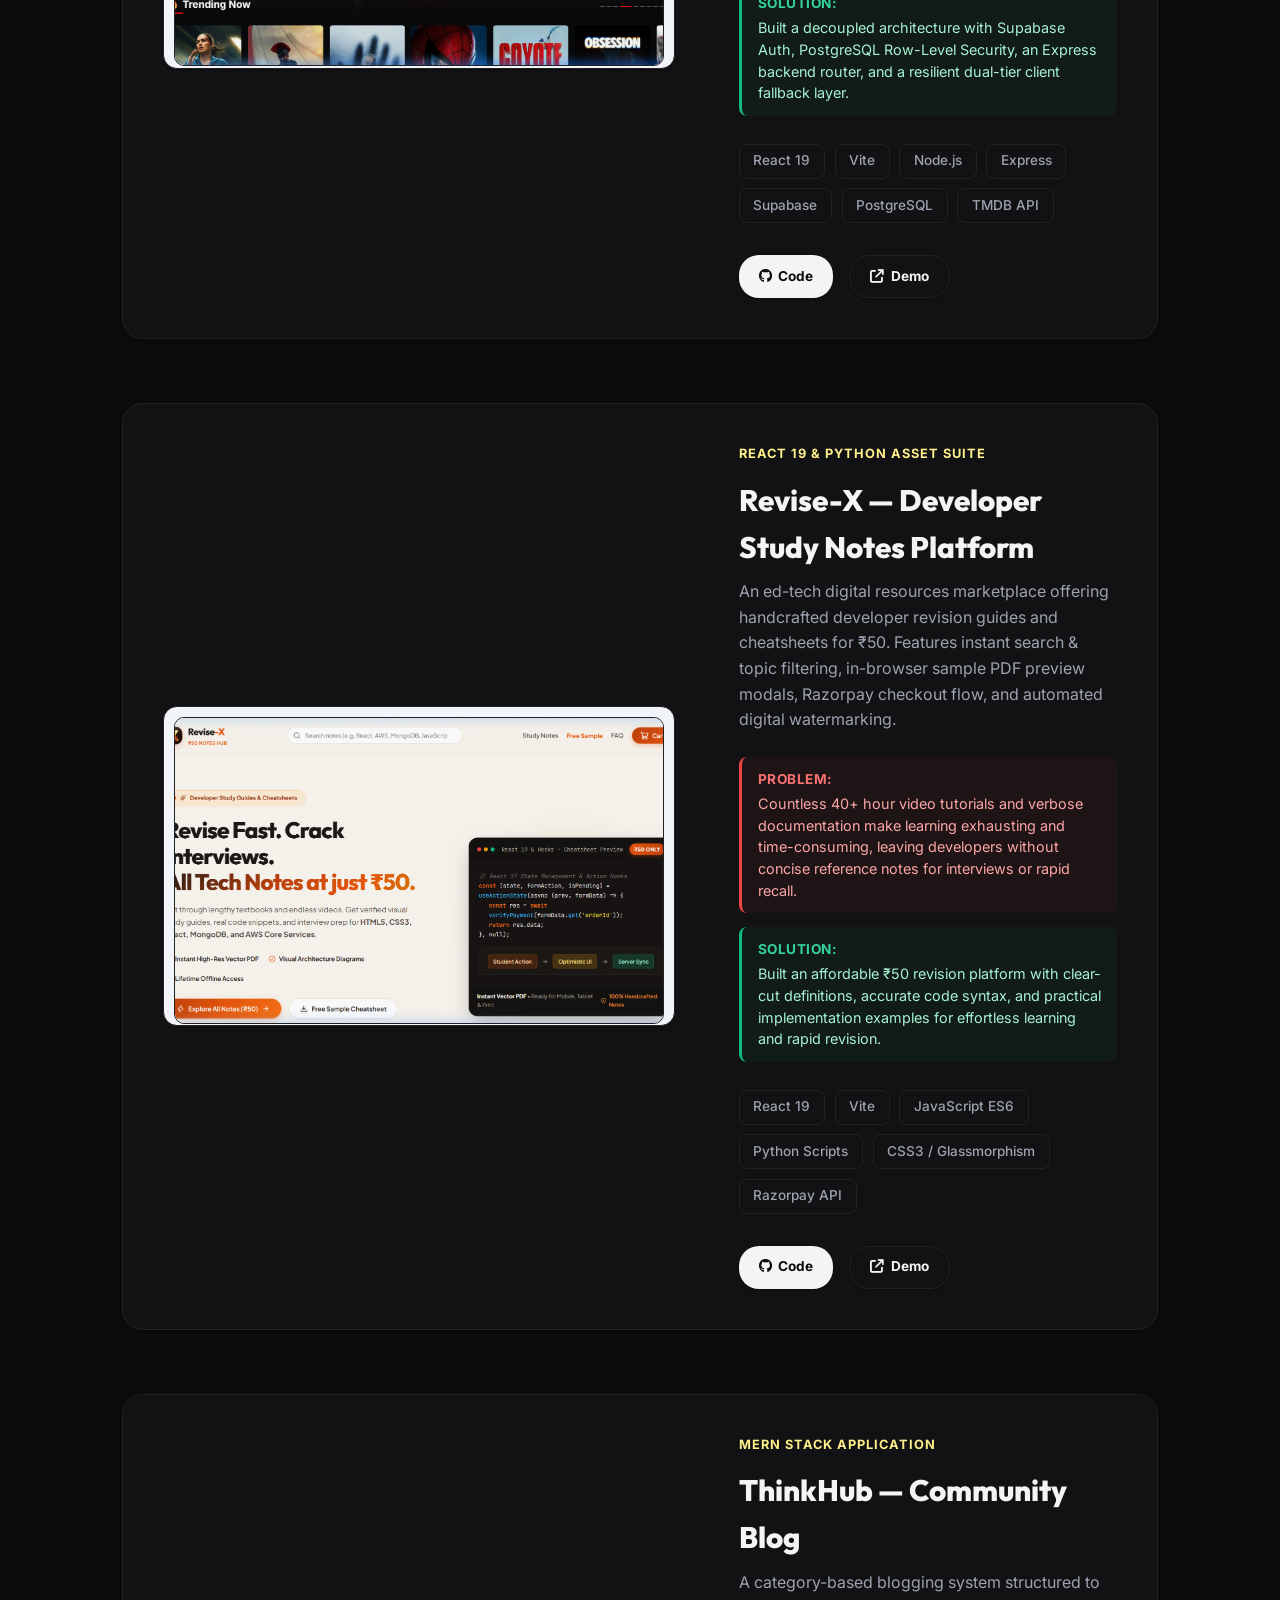
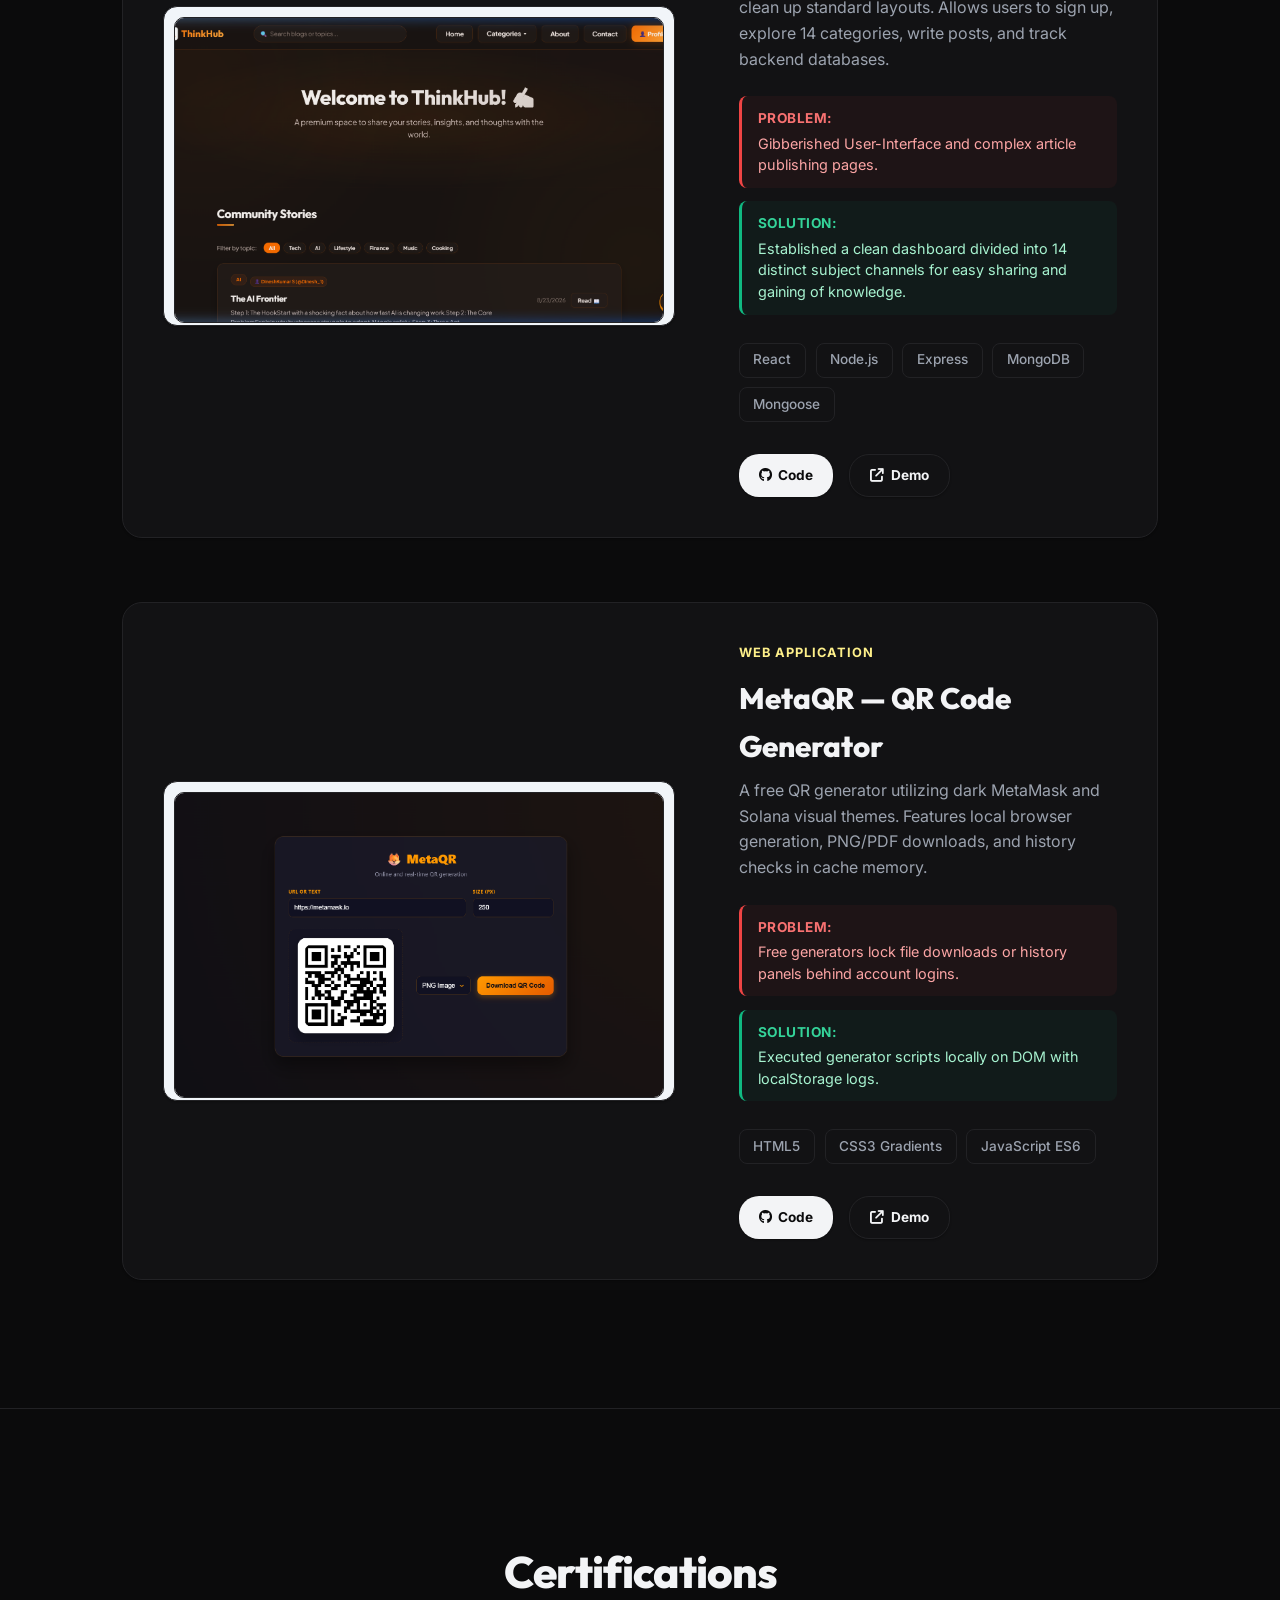
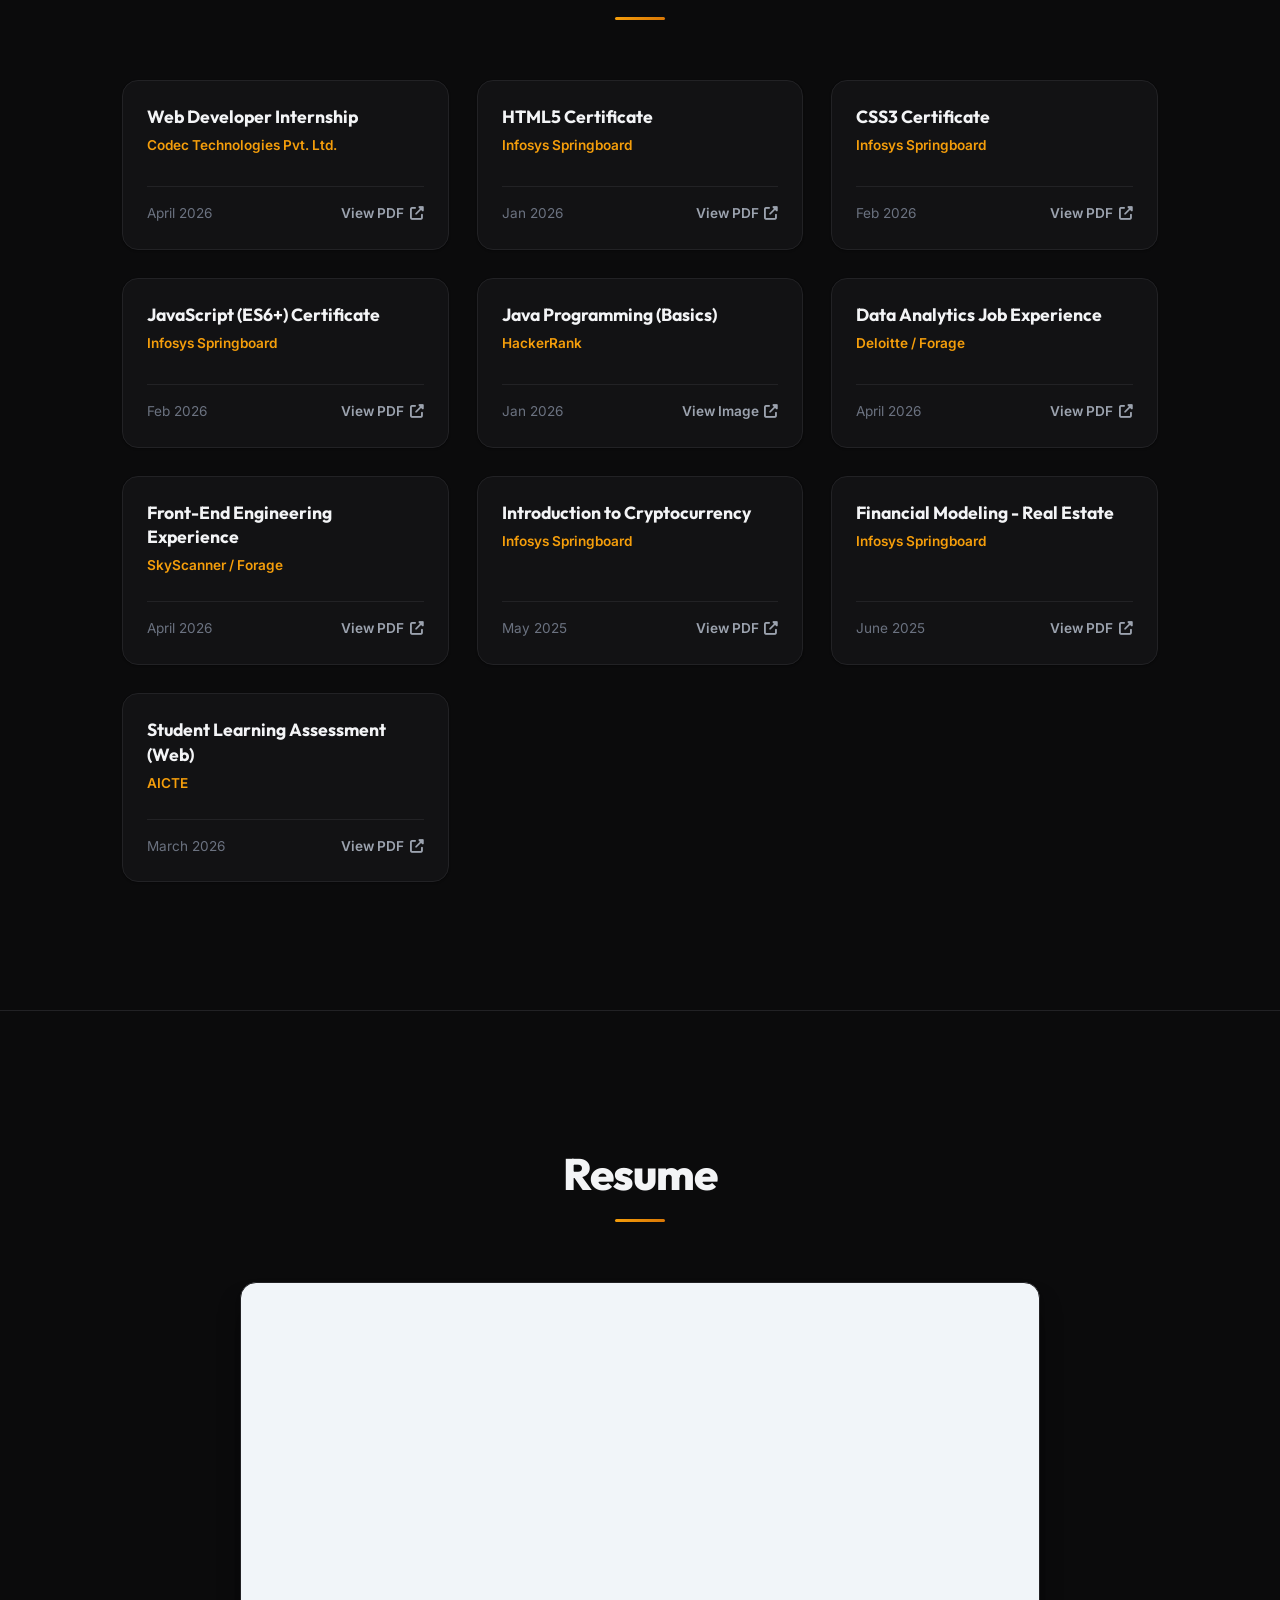
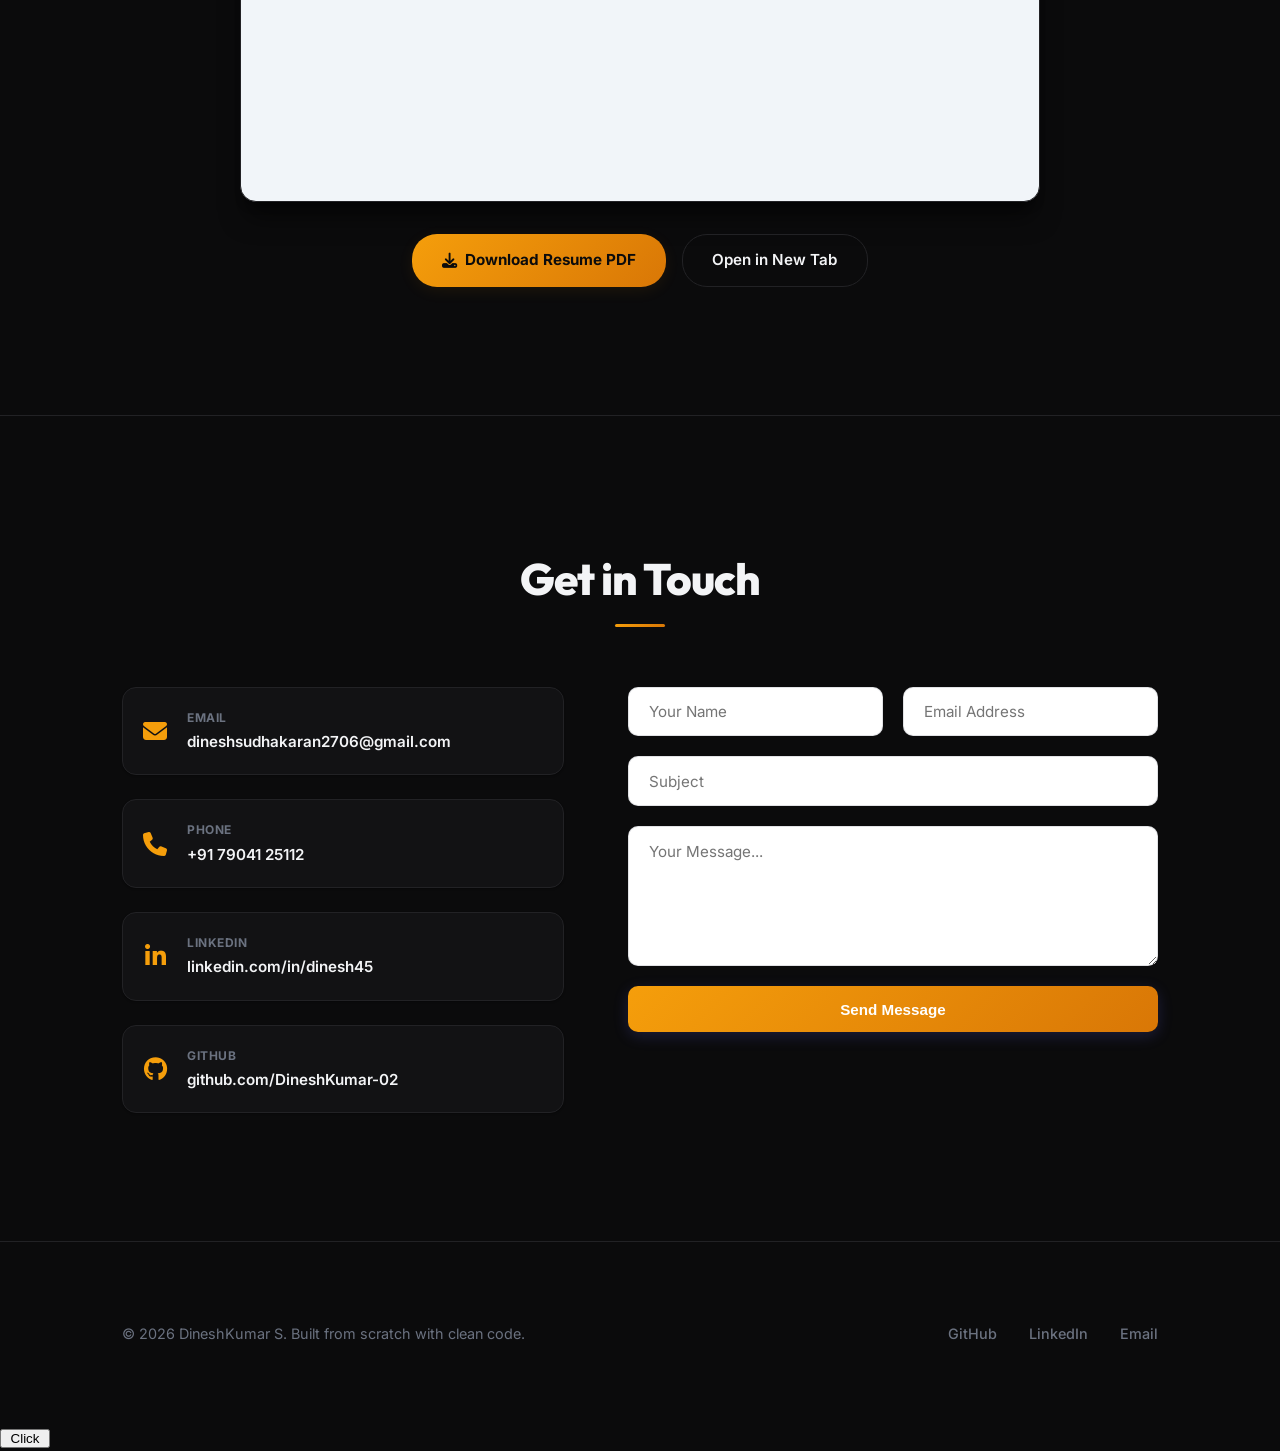
==== commit 1363fdf1: "changes the msg in hero page of organization" ====
--- a/index.html
+++ b/index.html
@@ -51,8 +51,8 @@
   <section id="home" class="hero" style="border: none;">
     <div class="container hero-grid">
       <div class="hero-info">
-        <span class="hero-tag">Ready to place my foot in a enviroinment where both me and the organization will
-          grow</span>
+        <span class="hero-tag">I am ready to contribute to an environment 
+          where both the organization and I can grow together</span>
         <h1 class="hero-h1">DineshKumar S</h1>
         <div class="hero-typewriter">
           I'm a <span id="typing-text"></span><span class="cursor">|</span>
